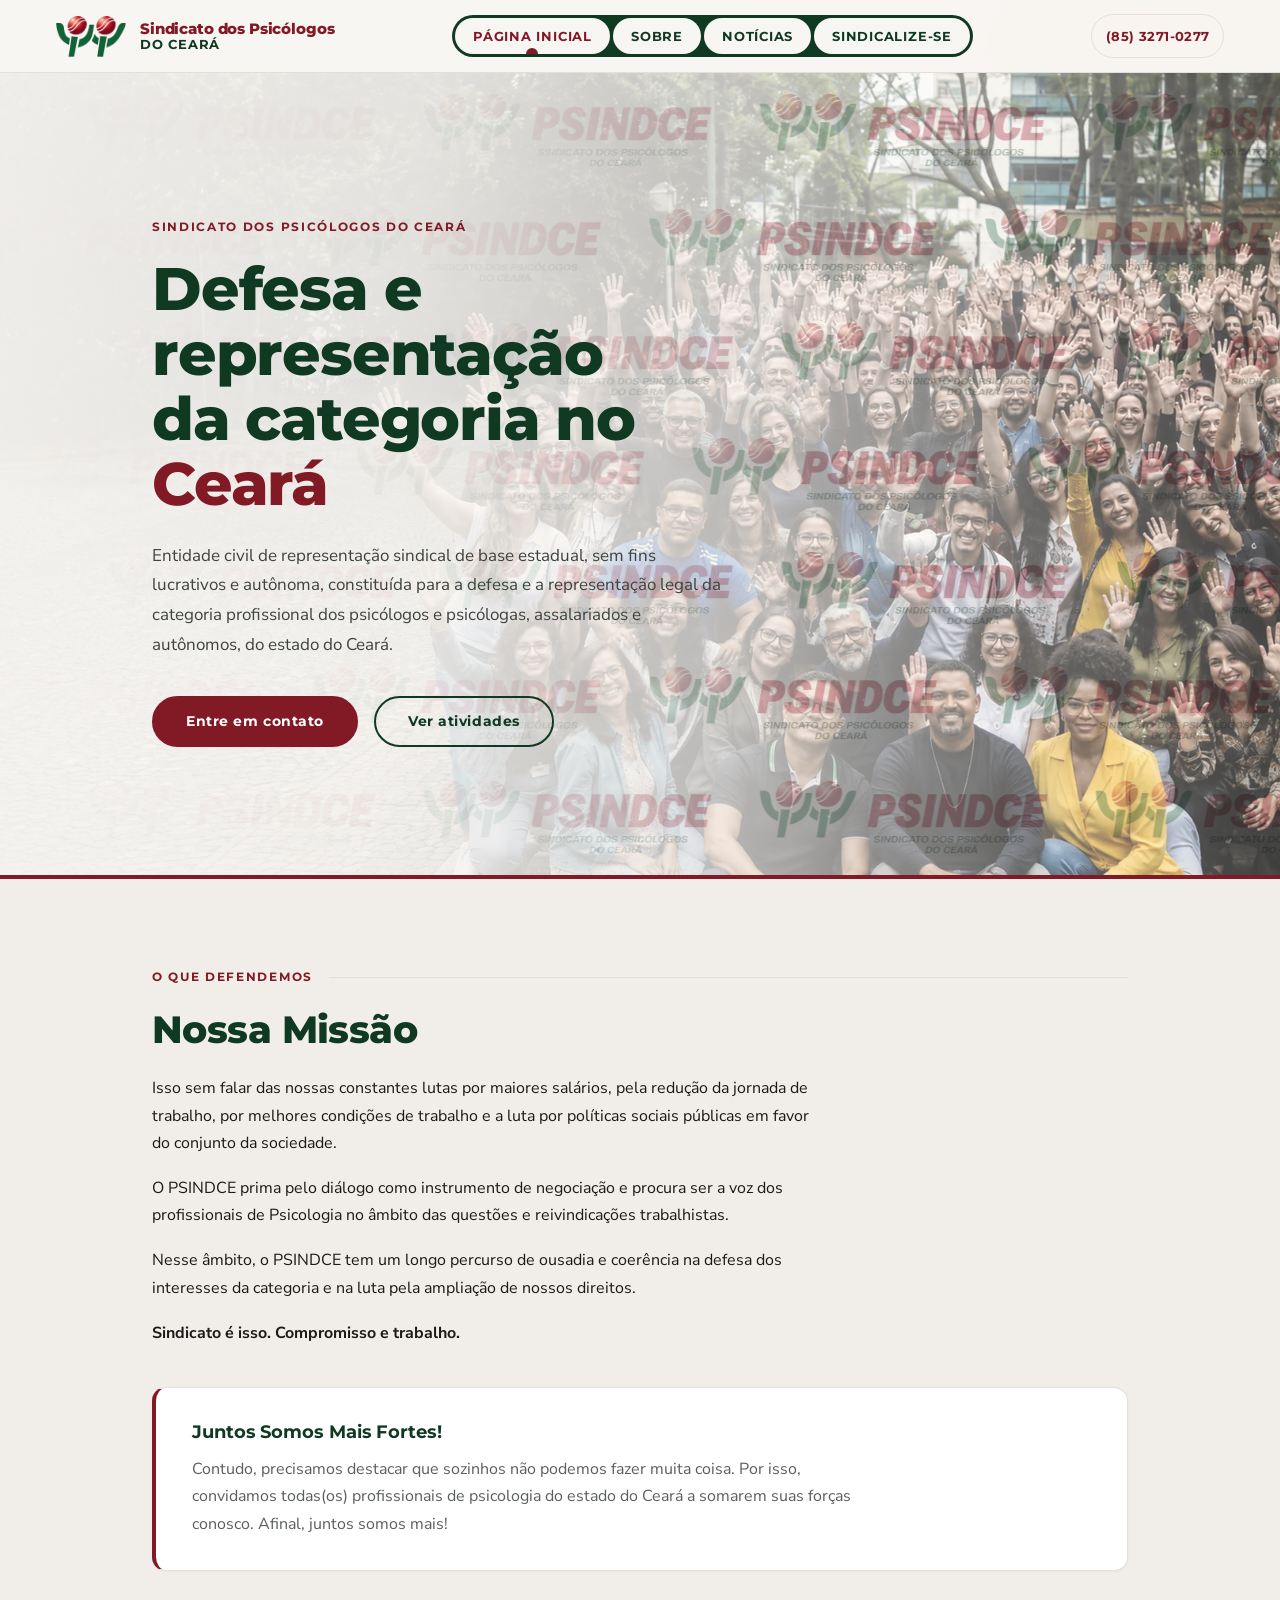
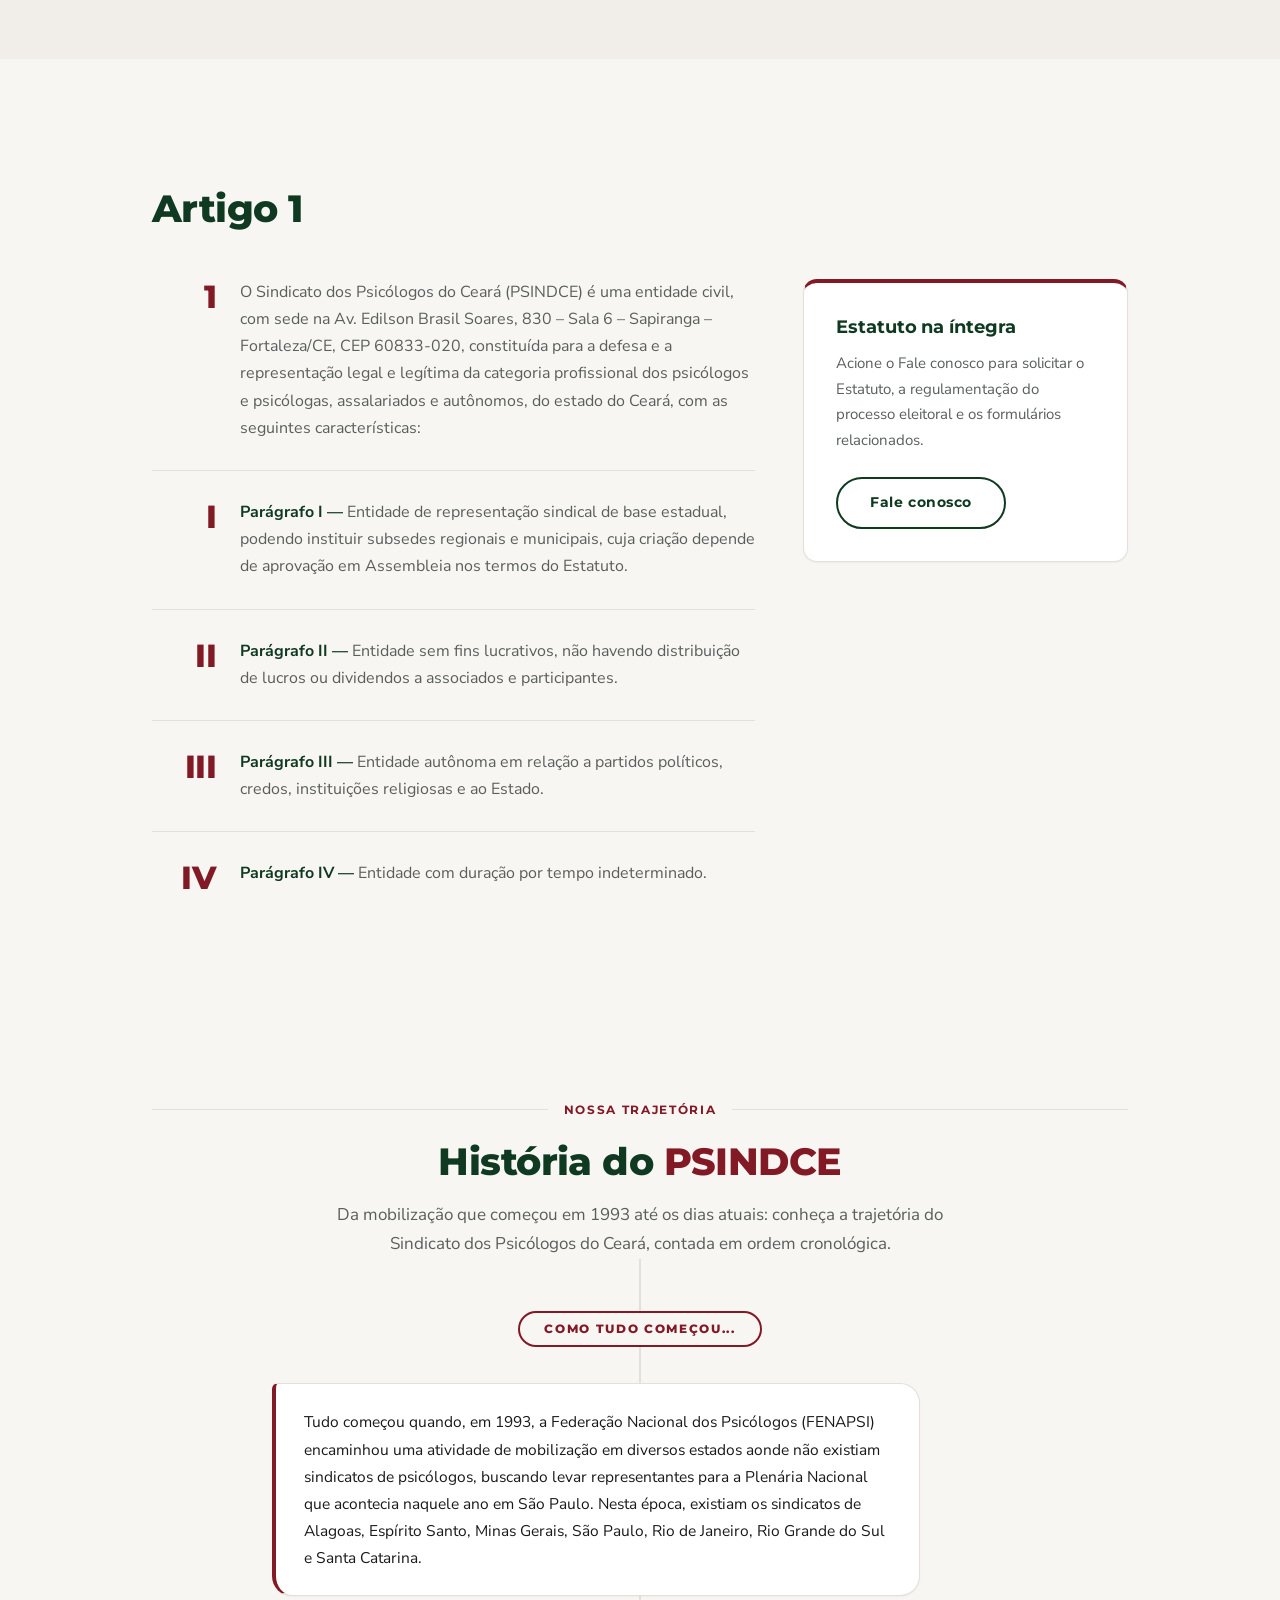
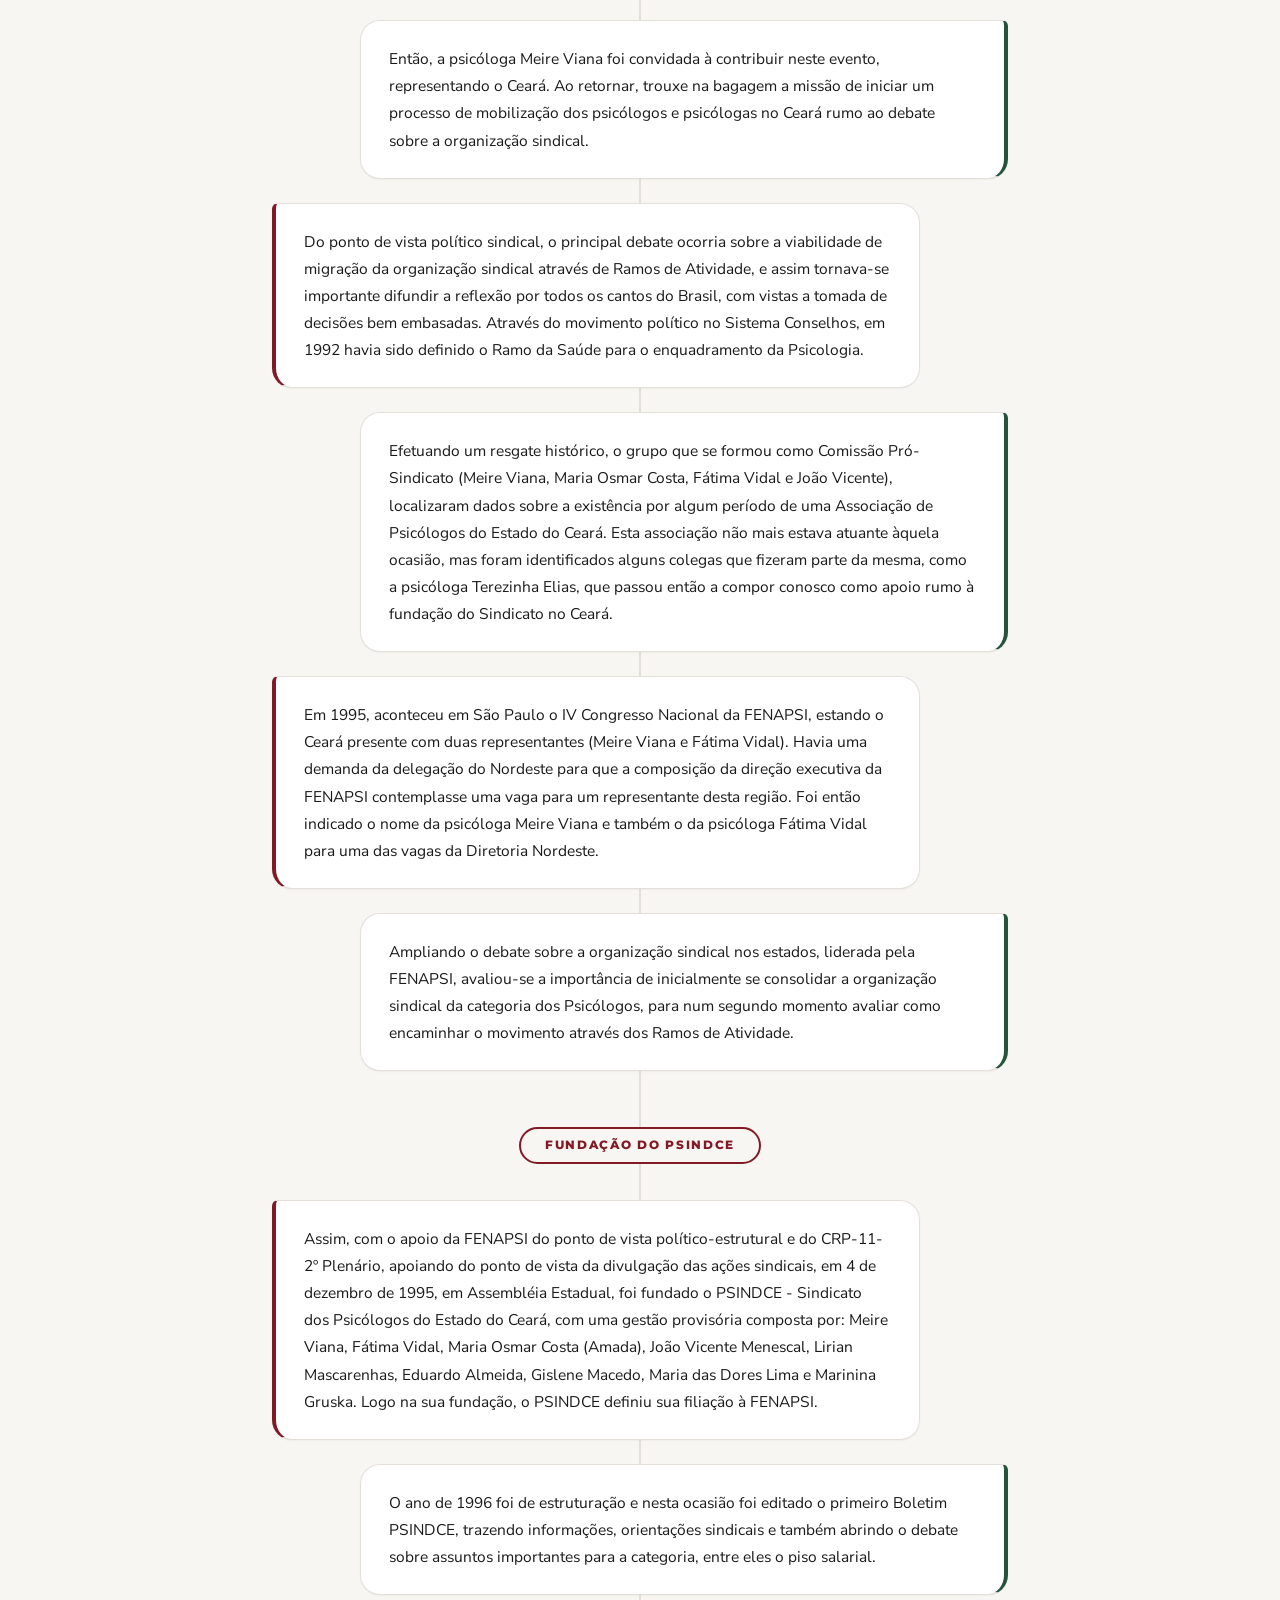
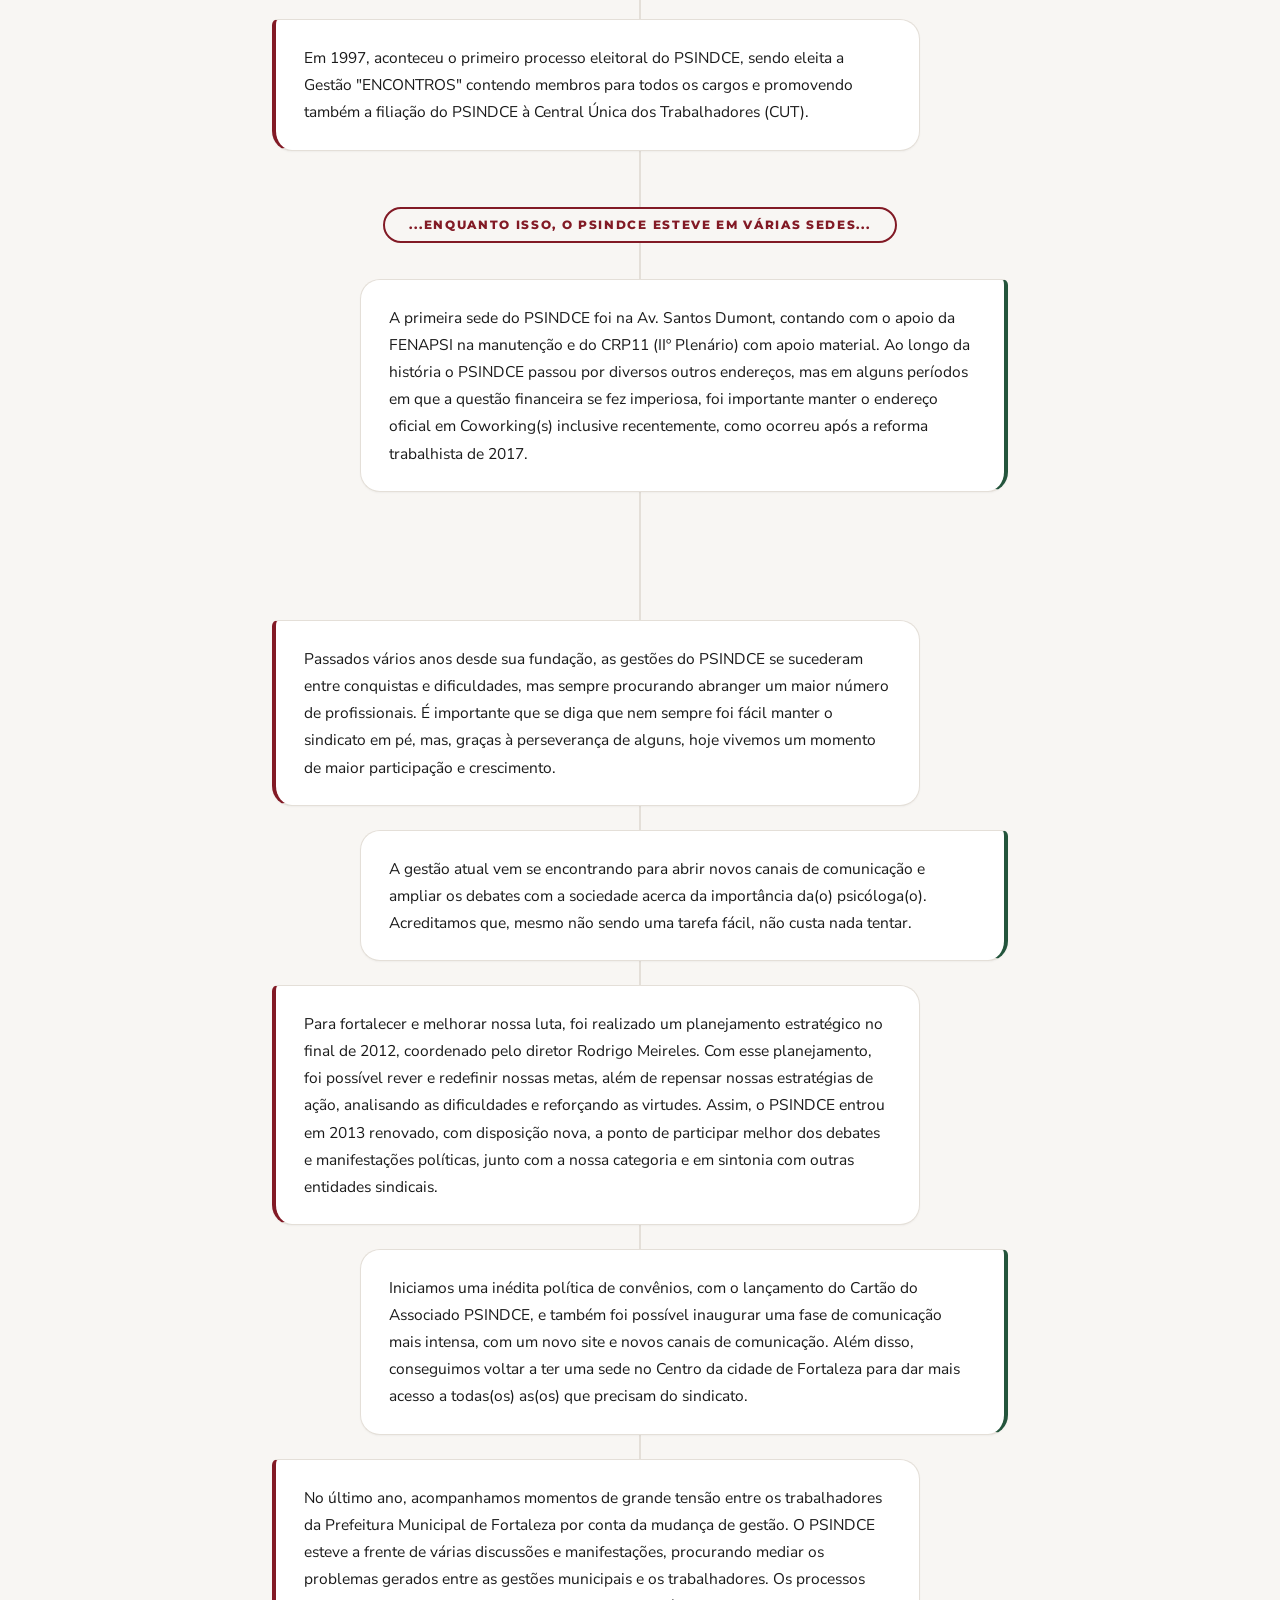
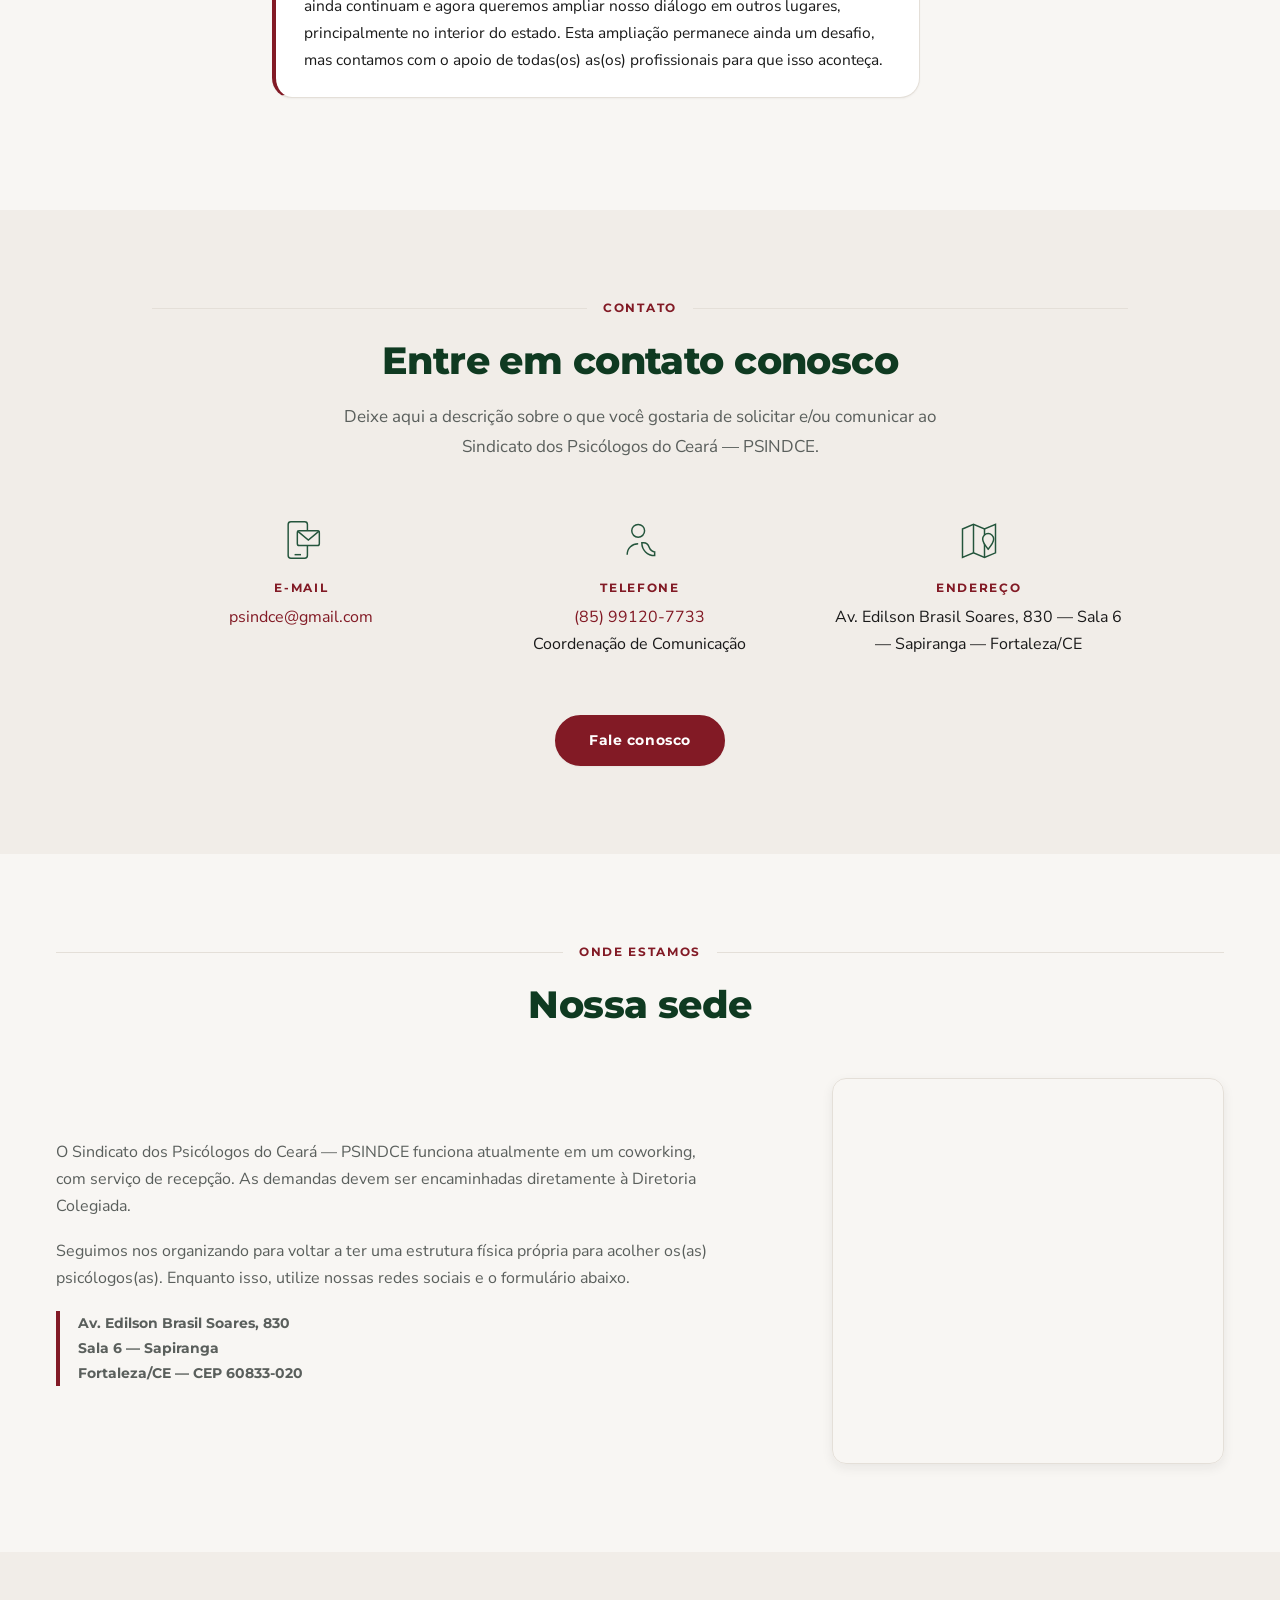
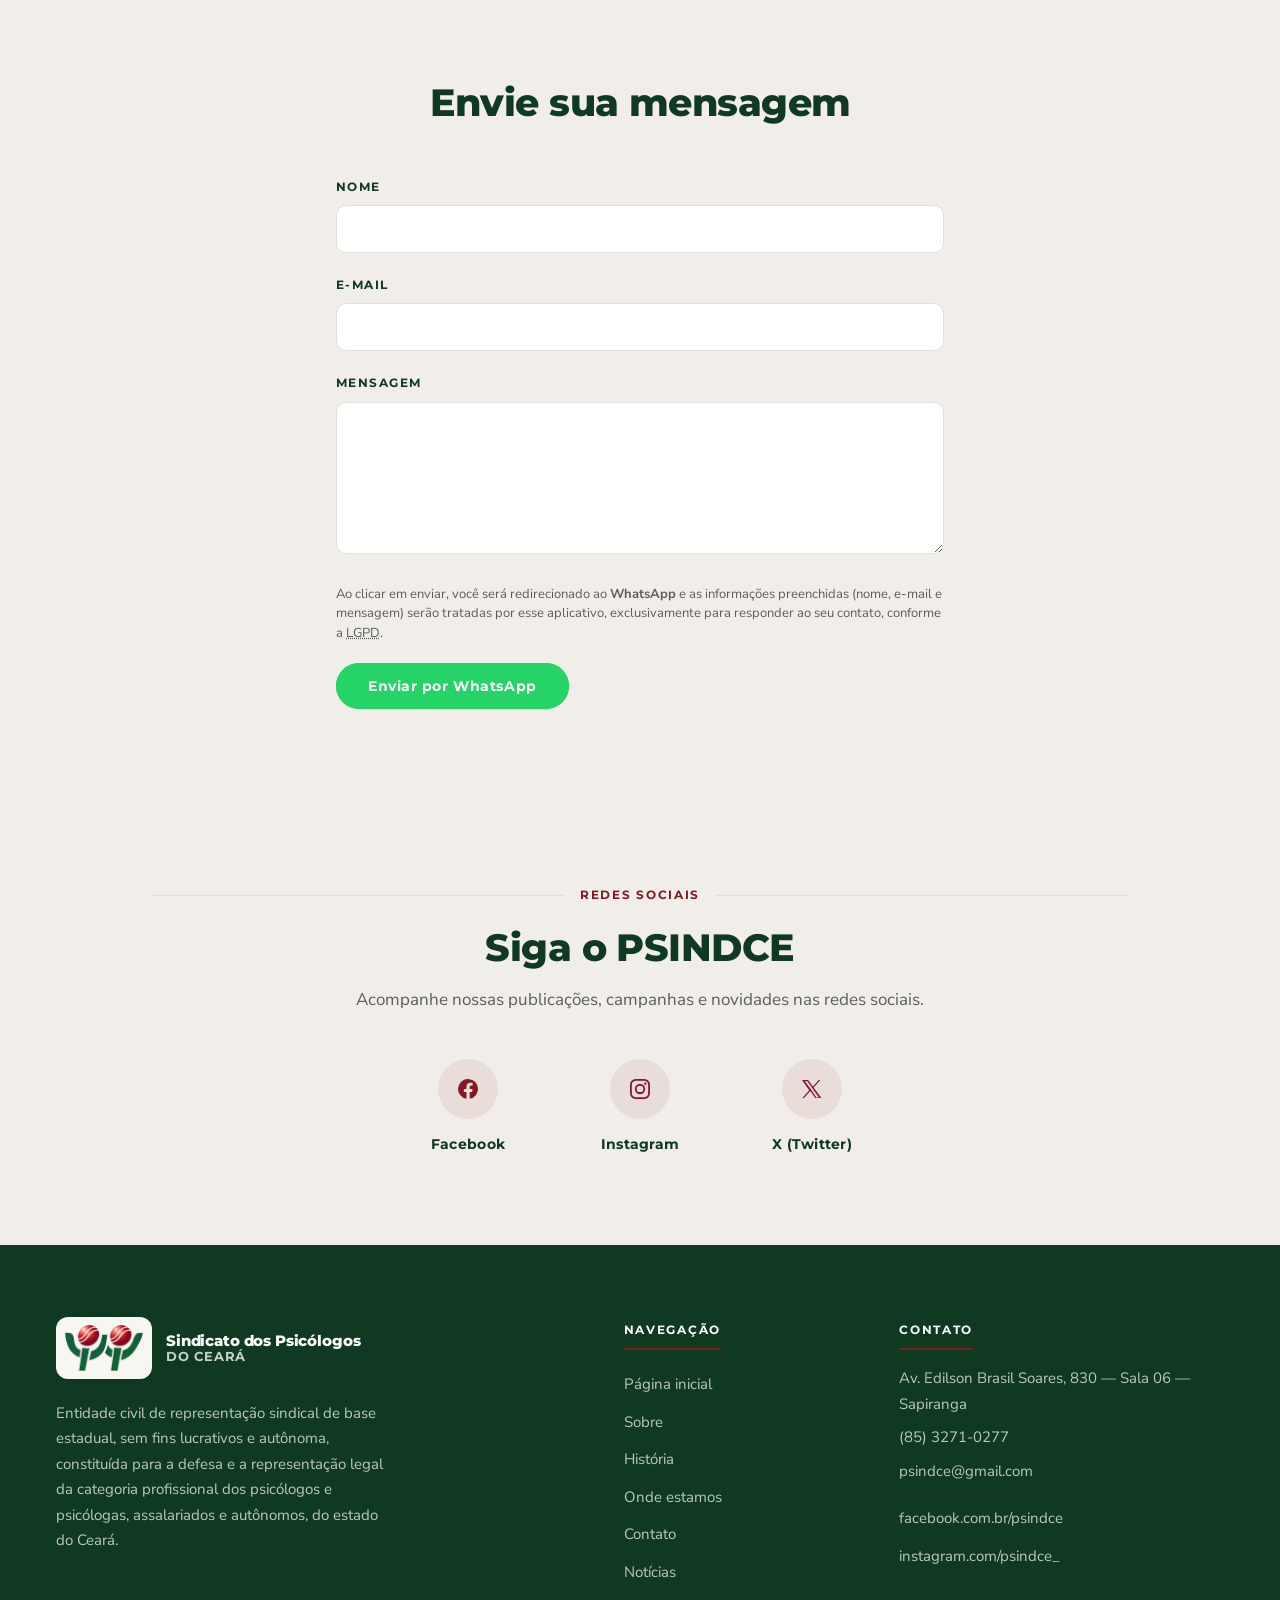
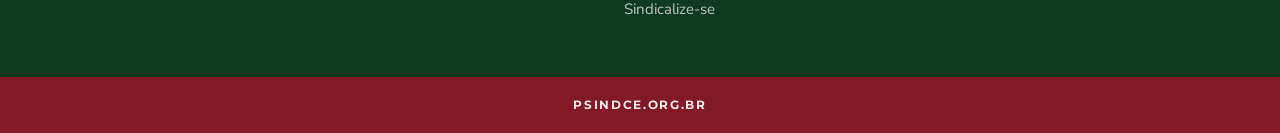
==== index.html @ ec0f123e "Add files via upload" ====
<!DOCTYPE html>
<html lang="pt-BR">
<head>
<meta charset="utf-8">
<meta name="viewport" content="width=device-width, initial-scale=1">
<meta name="format-detection" content="telephone=no">
<meta name="theme-color" content="#821A25">
<title>Página inicial — Sindicato dos Psicólogos do Ceará</title>
<meta name="description" content="Sindicato dos Psicólogos do Ceará — PSINDCE. Defesa e representação legal da categoria profissional dos psicólogos e psicólogas do estado do Ceará.">
<link rel="icon" href="img/favicon/favicon.ico" sizes="32x32">
<link rel="icon" type="image/png" sizes="16x16" href="img/favicon/favicon-16x16.png">
<link rel="icon" type="image/png" sizes="32x32" href="img/favicon/favicon-32x32.png">
<link rel="apple-touch-icon" sizes="180x180" href="img/favicon/apple-touch-icon.png">
<link rel="manifest" href="img/favicon/site.webmanifest">
<meta property="og:type" content="website">
<meta property="og:site_name" content="Sindicato dos Psicólogos do Ceará — PSINDCE">
<meta property="og:locale" content="pt_BR">
<meta property="og:title" content="Página inicial — Sindicato dos Psicólogos do Ceará">
<meta property="og:description" content="Sindicato dos Psicólogos do Ceará — PSINDCE. Defesa e representação legal e legítima da categoria profissional dos psicólogos e psicólogas do estado do Ceará.">
<meta property="og:url" content="https://sitemoderno.pages.dev/">
<meta property="og:image" content="https://sitemoderno.pages.dev/img/og/og-image.png">
<meta property="og:image:width" content="1200">
<meta property="og:image:height" content="630">
<meta property="og:image:alt" content="PSINDCE — Sindicato dos Psicólogos do Ceará">
<meta name="twitter:card" content="summary_large_image">
<meta name="twitter:title" content="Página inicial — Sindicato dos Psicólogos do Ceará">
<meta name="twitter:description" content="Sindicato dos Psicólogos do Ceará — PSINDCE. Defesa e representação legal e legítima da categoria profissional dos psicólogos e psicólogas do estado do Ceará.">
<meta name="twitter:image" content="https://sitemoderno.pages.dev/img/og/og-image.png">
<script type="application/ld+json">
{
  "@context": "https://schema.org",
  "@type": "Organization",
  "name": "Sindicato dos Psicólogos do Ceará",
  "alternateName": "PSINDCE",
  "url": "https://sitemoderno.pages.dev/",
  "logo": "https://sitemoderno.pages.dev/img/og/og-image.png",
  "image": "https://sitemoderno.pages.dev/img/og/og-image.png",
  "description": "O Sindicato dos Psicólogos do Ceará (PSINDCE) é uma entidade civil constituída para a defesa e a representação legal e legítima da categoria profissional dos psicólogos e psicólogas, assalariados e autônomos, do estado do Ceará.",
  "telephone": "+55-85-3271-0277",
  "address": {
    "@type": "PostalAddress",
    "streetAddress": "Av. Edilson Brasil Soares, 830 — Sala 6 — Sapiranga",
    "addressLocality": "Fortaleza",
    "addressRegion": "CE",
    "postalCode": "60833-020",
    "addressCountry": "BR"
  },
  "sameAs": [
    "https://www.facebook.com/psindce",
    "https://www.instagram.com/psindce_/",
    "https://x.com/psindce"
  ]
}
</script>
<link rel="preload" as="image" href="img/capa/capa.webp" fetchpriority="high">
<link rel="preconnect" href="https://fonts.googleapis.com">
<link rel="preconnect" href="https://fonts.gstatic.com" crossorigin>
<link href="https://fonts.googleapis.com/css2?family=Montserrat:wght@600;700;800&family=Nunito+Sans:wght@400;600;700&display=swap" rel="stylesheet">
<link rel="stylesheet" href="css/site.css">
<style>

  .js-reveal.reveal-esq.in-view{
    animation-name:revelar-esq;
  }

  .js-reveal.reveal-dir{transform:translateX(28px)}

  .js-reveal.reveal-dir.in-view{animation-name:revelar-dir}

  @keyframes revelar-dir{
    from{opacity:0;transform:translateX(28px)}
    to{opacity:1;transform:none}
  }

  header{
    position:sticky;top:0;z-index:60;
    background:rgba(248,246,243,.93);backdrop-filter:saturate(180%) blur(10px);
    border-bottom:1px solid var(--border);
    transition:box-shadow .3s ease-out,background-color .3s ease-out;
  }

  .logo-mark{
    flex:none;display:block;width:70px;height:44px;
    transition:width .3s ease-out,height .3s ease-out;
    background:url("img/logo.webp") center/contain no-repeat;
  }

  .hero-foto{
    position:absolute;inset:0;z-index:-3;
    width:100%;height:100%;object-fit:cover;object-position:86% center;
    filter:grayscale(.22) sepia(.10) contrast(.97) brightness(1.03);
    /* "respiração" contínua da fotografia — zoom + deslocamento sutis */
    animation:hero-respira 28s ease-in-out infinite;
  }

  .hero::before{
    content:"";position:absolute;inset:0;z-index:-2;
    background:linear-gradient(95deg,
      rgba(248,246,243,.96) 0%,
      rgba(248,246,243,.91) 32%,
      rgba(248,246,243,.74) 58%,
      rgba(248,246,243,.40) 80%,
      rgba(248,246,243,.24) 100%);
  }

  .hero .rotulo::after{display:none}

  .hero .wrap{position:relative;z-index:1}

  .hero-marca{
    --marca:url("img/logo-lockup.webp");
    position:absolute;inset:0;z-index:-1;
    display:flex;align-items:center;justify-content:center;
    padding-left:36%;
    overflow:hidden;pointer-events:none;
    opacity:.30;
    mix-blend-mode:multiply;
    -webkit-mask-image:linear-gradient(95deg,
      rgba(0,0,0,0) 0%,rgba(0,0,0,.06) 26%,rgba(0,0,0,.22) 40%,
      rgba(0,0,0,.62) 52%,#000 62%,#000 100%);
    mask-image:linear-gradient(95deg,
      rgba(0,0,0,0) 0%,rgba(0,0,0,.06) 26%,rgba(0,0,0,.22) 40%,
      rgba(0,0,0,.62) 52%,#000 62%,#000 100%);
  }

  .marca-grade{
    display:flex;flex-direction:column;align-items:center;justify-content:center;
    gap:2.6rem;will-change:transform;
  }

  .marca-linha{
    display:flex;align-items:center;gap:3rem;
    white-space:nowrap;will-change:transform;
  }

  .marca-linha:nth-child(1){transform:translateX(33.6px)}

  .marca-linha:nth-child(2){transform:translateX(-76.8px)}

  .marca-linha:nth-child(3){transform:translateX(55.2px)}

  .marca-linha:nth-child(4){transform:translateX(-33.6px)}

  .marca-linha:nth-child(5){transform:translateX(55.2px)}

  .marca-linha:nth-child(6){transform:translateX(-76.8px)}

  .marca-linha:nth-child(7){transform:translateX(33.6px)}

  .marca-item{
    flex:none;width:18rem;height:4.56rem;
    background-image:var(--marca);
    background-position:center;
    background-size:contain;
    background-repeat:no-repeat;
  }

  .social-grid{display:flex;flex-wrap:wrap;justify-content:center;gap:1.75rem;margin-top:2.75rem}

  .social-link{
    display:flex;flex-direction:column;align-items:center;gap:.875rem;width:9rem;
    color:var(--verde);transition:translate .2s ease-out,color .2s ease-out;
  }

  .social-link:hover{color:var(--accent);translate:0 -3px}

  .social-icone{
    width:3.75rem;height:3.75rem;border-radius:50%;
    background:var(--accent-soft);display:flex;align-items:center;justify-content:center;
    transition:background .2s ease-out;
  }

  .social-link:hover .social-icone{background:var(--accent);}

  .social-link:hover .social-icone svg{fill:var(--accent-foreground)}

  .social-icone svg{width:1.5rem;height:1.5rem;fill:var(--accent)}

  .social-link span:last-child{
    font-family:var(--font-display);font-size:.875rem;font-weight:700;letter-spacing:.02em;
  }

  #historia h2 em{font-style:normal;color:var(--accent)}

  .linha-tempo{
    position:relative;padding:3.25rem 0 0;max-width:46rem;margin:0 auto;
  }

  .linha-tempo::before{
    content:"";position:absolute;left:50%;top:0;bottom:0;width:2px;
    background:linear-gradient(var(--border),var(--border) 96%,transparent);
    transform:translateX(-50%);z-index:0;
    transform-origin:top center;transition:scale 1.6s ease-out;
  }

  .linha-tempo.js-linha::before{scale:1 0}

  .linha-tempo.js-linha.in-view::before{scale:1 1}

  .linha-tempo.js-reveal{opacity:1;transform:none}

  .linha-tempo.js-reveal.in-view{animation:none}

  .marco{
    position:relative;z-index:1;text-align:center;margin:3.5rem 0 2.25rem;
  }

  .marco span{
    display:inline-block;background:var(--background);padding:.375rem 1.5rem;
    font-family:var(--font-display);font-size:.75rem;font-weight:800;
    letter-spacing:.14em;text-transform:uppercase;color:var(--accent);
    border:2px solid var(--accent);border-radius:999px;
  }

  .marco:first-child{margin-top:0}

  .balao{
    position:relative;z-index:1;max-width:88%;width:fit-content;
    background:var(--card);border:1px solid var(--border);
    border-radius:20px;padding:1.5rem 1.75rem;margin:1.5rem 0;
    box-shadow:var(--shadow-sm);
    transition:translate .28s cubic-bezier(.22,.61,.36,1),box-shadow .28s ease-out,border-color .28s ease-out;
  }

  .balao:hover{box-shadow:var(--shadow-lg);border-color:var(--border-hover);translate:0 -4px}

  .balao p{color:var(--foreground);font-size:.9688rem;line-height:1.75}

  .balao--esq{
    margin-right:auto;border-left:4px solid var(--accent);
    border-top-left-radius:6px;
  }

  .balao--dir{
    margin-left:auto;border-right:4px solid var(--verde-medio);
    border-top-right-radius:6px;text-align:right;
  }

  .balao--dir p{text-align:left}

  @media(max-width:720px){
    .linha-tempo::before{left:1.25rem}
    .balao,.balao--esq,.balao--dir{
      max-width:calc(100% - 2.75rem);margin-left:2.75rem!important;margin-right:0!important;
      text-align:left;
    }
    .balao--dir p{text-align:left}
    .marco{text-align:left;padding-left:2.75rem}
  }

  @media(max-width:900px){
    nav{
      display:none;position:absolute;top:100%;left:0;right:0;
      background:var(--background);border-bottom:1px solid var(--border);padding:1rem 1.5rem;
    }
    nav.open{display:block}
    /* itens do menu entram em cascata ao abrir */
    nav.open li{animation:menu-cascata .34s cubic-bezier(.22,.61,.36,1) both}
    nav.open li:nth-child(1){animation-delay:.03s}
    nav.open li:nth-child(2){animation-delay:.09s}
    nav.open li:nth-child(3){animation-delay:.15s}
    nav.open li:nth-child(4){animation-delay:.21s}
    nav.open li:nth-child(5){animation-delay:.27s}
    nav.open li:nth-child(6){animation-delay:.33s}
    @keyframes menu-cascata{
      from{opacity:0;transform:translateY(-8px)}
      to{opacity:1;transform:none}
    }
    .pill-list{flex-direction:column;align-items:flex-start;gap:.25rem}
    .pill{padding:.75rem 0;min-height:44px}
    .menu-btn{display:block}
    .estatuto-grid,.sede-grid,.contato-grid,.cards,.footer-grid{grid-template-columns:1fr}
    .estatuto-nota{position:static}
    section{padding:4rem 0}
    .hero{padding:5.5rem 0 4rem}
    .hero-marca{display:none}
    .hero-foto{object-position:72% center}
    .mapa iframe{height:20rem}
  }

  @media(max-width:640px){
    .tel-topo{display:none}
    .logo-mark{width:58px;height:36px}
    .marca-txt b{font-size:.8125rem}
    .marca-txt i{font-size:.6875rem}

    .wrap,.wrap-wide{padding:0 1.25rem}
    .hero-conteudo{max-width:none}
    .hero::before{background:linear-gradient(178deg,rgba(248,246,243,.95) 0%,rgba(248,246,243,.87) 55%,rgba(248,246,243,.94) 100%)}
    .artigo{grid-template-columns:1fr;gap:.375rem}
    .artigo-num{text-align:left;font-size:1.5rem}
    .btn{width:100%}
    .card-body{padding:1.5rem}
    .caixa{padding:1.75rem}
  }

  @media(prefers-reduced-motion:reduce){
    html{scroll-behavior:auto}
    *,*::before,*::after{
      transition-duration:.01ms!important;
      animation-duration:.01ms!important;
      animation-iteration-count:1!important;
    }
    /* nada de movimento: tudo já visível, sem deslocamento */
    .js-reveal,.hero-conteudo>*{opacity:1!important;transform:none!important;animation:none!important}
    .rotulo.js-reveal::before,.rotulo.js-reveal::after{transform:none!important}
    .hero-foto{animation:none!important;transform:scale(1.04)}
    body::after{animation:none!important;opacity:.64}
    .btn-whatsapp::after{display:none}
  }

  .caixa{
    background:var(--card);border:1px solid var(--border);border-left:4px solid var(--accent);
    border-radius:14px;padding:2rem 2.25rem;box-shadow:var(--shadow-sm);margin-top:2.5rem;
  }

  .caixa p{color:var(--muted-foreground)}

  .caixa p+p{margin-top:.875rem}

  .form-aviso{
    font-size:.8125rem;line-height:1.5;color:var(--muted-foreground);
    max-width:100%;margin:0 0 1.25rem;text-align:left;
  }

  .form-aviso a{font-weight:700;text-decoration:underline}
</style>
<noscript>
  <style>
    /* sem JS não há observador de rolagem: tudo permanece visível */
    .js-reveal{opacity:1;transform:none}
    .rotulo.js-reveal::before,.rotulo.js-reveal::after{transform:none}
    .form-status{opacity:1;transform:none}
  </style>
</noscript>
</head>
<body>

<header>
  <div class="header-inner">
    <a class="marca" href="#topo">
      <span class="logo-mark" aria-hidden="true"></span>
      <span class="marca-txt"><b>Sindicato dos Psicólogos</b><i>do Ceará</i></span>
    </a>
    <button class="menu-btn" id="menuBtn" aria-label="Abrir menu" aria-expanded="false" aria-controls="nav">☰</button>
    <nav id="nav">
      <ul class="pill-list">
        <li><a class="pill is-active" href="#topo" aria-current="page">
          <span class="hover-circle" aria-hidden="true"></span>
          <span class="label-stack">
            <span class="pill-label">Página inicial</span>
            <span class="pill-label-hover" aria-hidden="true">Página inicial</span>
          </span>
        </a></li>
        <li><a class="pill" href="sobre.html">
          <span class="hover-circle" aria-hidden="true"></span>
          <span class="label-stack">
            <span class="pill-label">Sobre</span>
            <span class="pill-label-hover" aria-hidden="true">Sobre</span>
          </span>
        </a></li>
        <li><a class="pill" href="noticias.html">
          <span class="hover-circle" aria-hidden="true"></span>
          <span class="label-stack">
            <span class="pill-label">Notícias</span>
            <span class="pill-label-hover" aria-hidden="true">Notícias</span>
          </span>
        </a></li>
        <li><a class="pill" href="sindicalize-se.html">
          <span class="hover-circle" aria-hidden="true"></span>
          <span class="label-stack">
            <span class="pill-label">Sindicalize-se</span>
            <span class="pill-label-hover" aria-hidden="true">Sindicalize-se</span>
          </span>
        </a></li>
      </ul>
    </nav>
    <a class="tel-topo" href="tel:+558532710277">
      <span class="hover-circle" aria-hidden="true"></span>
      <span class="label-stack">
        <span class="pill-label">(85) 3271-0277</span>
        <span class="pill-label-hover" aria-hidden="true">(85) 3271-0277</span>
      </span>
    </a>
  </div>
</header>

<main>

<!-- HERO -->
<section class="hero" id="topo">
  <img class="hero-foto" src="img/capa/capa.webp" alt="" aria-hidden="true"
       width="1800" height="1013" fetchpriority="high" decoding="async">
  <div class="hero-marca" aria-hidden="true">
   <div class="marca-grade">
    <div class="marca-linha"><span class="marca-item"></span><span class="marca-item"></span><span class="marca-item"></span><span class="marca-item"></span><span class="marca-item"></span></div>
    <div class="marca-linha"><span class="marca-item"></span><span class="marca-item"></span><span class="marca-item"></span><span class="marca-item"></span><span class="marca-item"></span></div>
    <div class="marca-linha"><span class="marca-item"></span><span class="marca-item"></span><span class="marca-item"></span><span class="marca-item"></span><span class="marca-item"></span></div>
    <div class="marca-linha"><span class="marca-item"></span><span class="marca-item"></span><span class="marca-item"></span><span class="marca-item"></span><span class="marca-item"></span></div>
    <div class="marca-linha"><span class="marca-item"></span><span class="marca-item"></span><span class="marca-item"></span><span class="marca-item"></span><span class="marca-item"></span></div>
    <div class="marca-linha"><span class="marca-item"></span><span class="marca-item"></span><span class="marca-item"></span><span class="marca-item"></span><span class="marca-item"></span></div>
    <div class="marca-linha"><span class="marca-item"></span><span class="marca-item"></span><span class="marca-item"></span><span class="marca-item"></span><span class="marca-item"></span></div>
   </div>
  </div>
  <div class="wrap">
   <div class="hero-conteudo">
    <div class="rotulo esq"><span>Sindicato dos Psicólogos do Ceará</span></div>
    <h1>Defesa e representação<br>da categoria no <em>Ceará</em></h1>
    <p class="lead">Entidade civil de representação sindical de base estadual, sem fins lucrativos e autônoma, constituída para a defesa e a representação legal da categoria profissional dos psicólogos e psicólogas, assalariados e autônomos, do estado do Ceará.</p>
    <div class="btns">
      <a class="btn btn-primary" href="#contato">Entre em contato</a>
      <a class="btn btn-outline" href="noticias.html">Ver atividades</a>
    </div>
   </div>
  </div>
</section>


<!-- MISSÃO -->
<section class="muted">
  <div class="wrap">
    <div class="rotulo esq js-reveal"><span>O que defendemos</span></div>
    <h2 class="js-reveal" style="margin-bottom:1.5rem">Nossa Missão</h2>
    <p class="js-reveal">Isso sem falar das nossas constantes lutas por maiores salários, pela redução da jornada de trabalho, por melhores condições de trabalho e a luta por políticas sociais públicas em favor do conjunto da sociedade.</p>
    <p class="js-reveal" style="margin-top:1.125rem">O PSINDCE prima pelo diálogo como instrumento de negociação e procura ser a voz dos profissionais de Psicologia no âmbito das questões e reivindicações trabalhistas.</p>
    <p class="js-reveal" style="margin-top:1.125rem">Nesse âmbito, o PSINDCE tem um longo percurso de ousadia e coerência na defesa dos interesses da categoria e na luta pela ampliação de nossos direitos.</p>
    <p class="js-reveal" style="margin-top:1.125rem"><strong>Sindicato é isso. Compromisso e trabalho.</strong></p>

    <div class="caixa js-reveal">
      <h3>Juntos Somos Mais Fortes!</h3>
      <p style="margin-top:.75rem">Contudo, precisamos destacar que sozinhos não podemos fazer muita coisa. Por isso, convidamos todas(os) profissionais de psicologia do estado do Ceará a somarem suas forças conosco. Afinal, juntos somos mais!</p>
    </div>
  </div>
</section>

<!-- ESTATUTO -->
<section id="estatuto">
  <div class="wrap">
    <div class="rotulo js-reveal"><span>Estatuto</span></div>
    <h2 style="margin-bottom:3rem">Artigo 1</h2>

    <div class="estatuto-grid">
      <div>
        <div class="artigo js-reveal">
          <span class="artigo-num" aria-hidden="true">1</span>
          <p>O Sindicato dos Psicólogos do Ceará (PSINDCE) é uma entidade civil, com sede na Av. Edilson Brasil Soares, 830 – Sala 6 – Sapiranga – Fortaleza/CE, CEP 60833-020, constituída para a defesa e a representação legal e legítima da categoria profissional dos psicólogos e psicólogas, assalariados e autônomos, do estado do Ceará, com as seguintes características:</p>
        </div>
        <div class="artigo js-reveal">
          <span class="artigo-num" aria-hidden="true">I</span>
          <p><strong>Parágrafo I —</strong> Entidade de representação sindical de base estadual, podendo instituir subsedes regionais e municipais, cuja criação depende de aprovação em Assembleia nos termos do Estatuto.</p>
        </div>
        <div class="artigo js-reveal">
          <span class="artigo-num" aria-hidden="true">II</span>
          <p><strong>Parágrafo II —</strong> Entidade sem fins lucrativos, não havendo distribuição de lucros ou dividendos a associados e participantes.</p>
        </div>
        <div class="artigo js-reveal">
          <span class="artigo-num" aria-hidden="true">III</span>
          <p><strong>Parágrafo III —</strong> Entidade autônoma em relação a partidos políticos, credos, instituições religiosas e ao Estado.</p>
        </div>
        <div class="artigo js-reveal">
          <span class="artigo-num" aria-hidden="true">IV</span>
          <p><strong>Parágrafo IV —</strong> Entidade com duração por tempo indeterminado.</p>
        </div>
      </div>

      <aside class="estatuto-nota">
        <h3>Estatuto na íntegra</h3>
        <p>Acione o Fale conosco para solicitar o Estatuto, a regulamentação do processo eleitoral e os formulários relacionados.</p>
        <div class="btns" style="margin-top:1.5rem">
          <a class="btn btn-outline" href="https://wa.me/5585991207733?text=Ol%C3%A1%2C%20gostaria%20de%20solicitar%20o%20Estatuto%20e%20os%20formul%C3%A1rios%20do%20PSINDCE." target="_blank" rel="noopener">Fale conosco</a>
        </div>
      </aside>
    </div>
  </div>
</section>

<!-- HISTÓRIA -->
<section id="historia">
  <div class="wrap">
    <div class="rotulo js-reveal"><span>Nossa trajetória</span></div>
    <h2 class="center">História do <em>PSINDCE</em></h2>
    <p class="lead center" style="margin:1rem auto 0">Da mobilização que começou em 1993 até os dias atuais: conheça a trajetória do Sindicato dos Psicólogos do Ceará, contada em ordem cronológica.</p>

    <div class="linha-tempo js-linha js-reveal">

      <div class="marco js-reveal"><span>Como tudo começou...</span></div>

      <div class="balao balao--esq js-reveal reveal-esq">
        <p>Tudo começou quando, em 1993, a Federação Nacional dos Psicólogos (FENAPSI) encaminhou uma atividade de mobilização em diversos estados aonde não existiam sindicatos de psicólogos, buscando levar representantes para a Plenária Nacional que acontecia naquele ano em São Paulo. Nesta época, existiam os sindicatos de Alagoas, Espírito Santo, Minas Gerais, São Paulo, Rio de Janeiro, Rio Grande do Sul e Santa Catarina.</p>
      </div>

      <div class="balao balao--dir js-reveal reveal-dir">
        <p>Então, a psicóloga Meire Viana foi convidada à contribuir neste evento, representando o Ceará. Ao retornar, trouxe na bagagem a missão de iniciar um processo de mobilização dos psicólogos e psicólogas no Ceará rumo ao debate sobre a organização sindical.</p>
      </div>

      <div class="balao balao--esq js-reveal reveal-esq">
        <p>Do ponto de vista político sindical, o principal debate ocorria sobre a viabilidade de migração da organização sindical através de Ramos de Atividade, e assim tornava-se importante difundir a reflexão por todos os cantos do Brasil, com vistas a tomada de decisões bem embasadas. Através do movimento político no Sistema Conselhos, em 1992 havia sido definido o Ramo da Saúde para o enquadramento da Psicologia.</p>
      </div>

      <div class="balao balao--dir js-reveal reveal-dir">
        <p>Efetuando um resgate histórico, o grupo que se formou como Comissão Pró-Sindicato (Meire Viana, Maria Osmar Costa, Fátima Vidal e João Vicente), localizaram dados sobre a existência por algum período de uma Associação de Psicólogos do Estado do Ceará. Esta associação não mais estava atuante àquela ocasião, mas foram identificados alguns colegas que fizeram parte da mesma, como a psicóloga Terezinha Elias, que passou então a compor conosco como apoio rumo à fundação do Sindicato no Ceará.</p>
      </div>

      <div class="balao balao--esq js-reveal reveal-esq">
        <p>Em 1995, aconteceu em São Paulo o IV Congresso Nacional da FENAPSI, estando o Ceará presente com duas representantes (Meire Viana e Fátima Vidal). Havia uma demanda da delegação do Nordeste para que a composição da direção executiva da FENAPSI contemplasse uma vaga para um representante desta região. Foi então indicado o nome da psicóloga Meire Viana e também o da psicóloga Fátima Vidal para uma das vagas da Diretoria Nordeste.</p>
      </div>

      <div class="balao balao--dir js-reveal reveal-dir">
        <p>Ampliando o debate sobre a organização sindical nos estados, liderada pela FENAPSI, avaliou-se a importância de inicialmente se consolidar a organização sindical da categoria dos Psicólogos, para num segundo momento avaliar como encaminhar o movimento através dos Ramos de Atividade.</p>
      </div>

      <div class="marco js-reveal"><span>Fundação do PSINDCE</span></div>

      <div class="balao balao--esq js-reveal reveal-esq">
        <p>Assim, com o apoio da FENAPSI do ponto de vista político-estrutural e do CRP-11-2º Plenário, apoiando do ponto de vista da divulgação das ações sindicais, em 4 de dezembro de 1995, em Assembléia Estadual, foi fundado o PSINDCE - Sindicato dos Psicólogos do Estado do Ceará, com uma gestão provisória composta por: Meire Viana, Fátima Vidal, Maria Osmar Costa (Amada), João Vicente Menescal, Lirian Mascarenhas, Eduardo Almeida, Gislene Macedo, Maria das Dores Lima e Marinina Gruska. Logo na sua fundação, o PSINDCE definiu sua filiação à FENAPSI.</p>
      </div>

      <div class="balao balao--dir js-reveal reveal-dir">
        <p>O ano de 1996 foi de estruturação e nesta ocasião foi editado o primeiro Boletim PSINDCE, trazendo informações, orientações sindicais e também abrindo o debate sobre assuntos importantes para a categoria, entre eles o piso salarial.</p>
      </div>

      <div class="balao balao--esq js-reveal reveal-esq">
        <p>Em 1997, aconteceu o primeiro processo eleitoral do PSINDCE, sendo eleita a Gestão "ENCONTROS" contendo membros para todos os cargos e promovendo também a filiação do PSINDCE à Central Única dos Trabalhadores (CUT).</p>
      </div>

      <div class="marco js-reveal"><span>...enquanto isso, o PSINDCE esteve em várias sedes...</span></div>

      <div class="balao balao--dir js-reveal reveal-dir">
        <p>A primeira sede do PSINDCE foi na Av. Santos Dumont, contando com o apoio da FENAPSI na manutenção e do CRP11 (IIº Plenário) com apoio material. Ao longo da história o PSINDCE passou por diversos outros endereços, mas em alguns períodos em que a questão financeira se fez imperiosa, foi importante manter o endereço oficial em Coworking(s) inclusive recentemente, como ocorreu após a reforma trabalhista de 2017.</p>
      </div>

      <div class="marco js-reveal"><span>... e a história continua...</span></div>

      <div class="balao balao--esq js-reveal reveal-esq">
        <p>Passados vários anos desde sua fundação, as gestões do PSINDCE se sucederam entre conquistas e dificuldades, mas sempre procurando abranger um maior número de profissionais. É importante que se diga que nem sempre foi fácil manter o sindicato em pé, mas, graças à perseverança de alguns, hoje vivemos um momento de maior participação e crescimento.</p>
      </div>

      <div class="balao balao--dir js-reveal reveal-dir">
        <p>A gestão atual vem se encontrando para abrir novos canais de comunicação e ampliar os debates com a sociedade acerca da importância da(o) psicóloga(o). Acreditamos que, mesmo não sendo uma tarefa fácil, não custa nada tentar.</p>
      </div>

      <div class="balao balao--esq js-reveal reveal-esq">
        <p>Para fortalecer e melhorar nossa luta, foi realizado um planejamento estratégico no final de 2012, coordenado pelo diretor Rodrigo Meireles. Com esse planejamento, foi possível rever e redefinir nossas metas, além de repensar nossas estratégias de ação, analisando as dificuldades e reforçando as virtudes. Assim, o PSINDCE entrou em 2013 renovado, com disposição nova, a ponto de participar melhor dos debates e manifestações políticas, junto com a nossa categoria e em sintonia com outras entidades sindicais.</p>
      </div>

      <div class="balao balao--dir js-reveal reveal-dir">
        <p>Iniciamos uma inédita política de convênios, com o lançamento do Cartão do Associado PSINDCE, e também foi possível inaugurar uma fase de comunicação mais intensa, com um novo site e novos canais de comunicação. Além disso, conseguimos voltar a ter uma sede no Centro da cidade de Fortaleza para dar mais acesso a todas(os) as(os) que precisam do sindicato.</p>
      </div>

      <div class="balao balao--esq js-reveal reveal-esq">
        <p>No último ano, acompanhamos momentos de grande tensão entre os trabalhadores da Prefeitura Municipal de Fortaleza por conta da mudança de gestão. O PSINDCE esteve a frente de várias discussões e manifestações, procurando mediar os problemas gerados entre as gestões municipais e os trabalhadores. Os processos ainda continuam e agora queremos ampliar nosso diálogo em outros lugares, principalmente no interior do estado. Esta ampliação permanece ainda um desafio, mas contamos com o apoio de todas(os) as(os) profissionais para que isso aconteça.</p>
      </div>

    </div>
  </div>
</section>

<!-- CONTATO -->
<section id="contato" class="muted center">
  <div class="wrap">
    <div class="rotulo js-reveal"><span>Contato</span></div>
    <h2>Entre em contato conosco</h2>
    <p class="lead" style="margin-top:1.25rem">Deixe aqui a descrição sobre o que você gostaria de solicitar e/ou comunicar ao Sindicato dos Psicólogos do Ceará — PSINDCE.</p>

    <div class="contato-grid">
      <div class="contato-item js-reveal">
        <svg viewBox="0 0 48 48" aria-hidden="true">
          <rect x="10" y="4" width="21" height="40" rx="3"/>
          <line x1="17" y1="40" x2="24" y2="40"/>
          <rect x="20" y="14" width="24" height="16" rx="2" fill="#F1EDE8"/>
          <polyline points="20,14 32,24 44,14"/>
        </svg>
        <h3>E-mail</h3>
        <p><a href="mailto:psindce@gmail.com">psindce@gmail.com</a></p>
      </div>

      <div class="contato-item js-reveal">
        <svg viewBox="0 0 48 48" aria-hidden="true">
          <circle cx="22" cy="14" r="7"/>
          <path d="M10 40c0-7 5.5-12 12-12"/>
          <path d="M28 27c3 0 5 2 6 5 1 3 4 5 6 5v4c-8 0-14-6-14-14z"/>
        </svg>
        <h3>Telefone</h3>
        <p><a href="tel:+5585991207733">(85) 99120-7733</a><br>Coordenação de Comunicação</p>
      </div>

      <div class="contato-item js-reveal">
        <svg viewBox="0 0 48 48" aria-hidden="true">
          <polygon points="6,12 18,7 30,12 42,7 42,38 30,43 18,38 6,43"/>
          <line x1="18" y1="7" x2="18" y2="38"/>
          <line x1="30" y1="12" x2="30" y2="43"/>
          <circle cx="34" cy="22" r="4" fill="#F1EDE8"/>
          <path d="M34 34c0 0-6-7-6-11a6 6 0 0 1 12 0c0 4-6 11-6 11z" fill="#F1EDE8"/>
        </svg>
        <h3>Endereço</h3>
        <p>Av. Edilson Brasil Soares, 830 — Sala 6 — Sapiranga — Fortaleza/CE</p>
      </div>
    </div>

    <a class="btn btn-primary" href="https://wa.me/5585991207733?text=Ol%C3%A1%2C%20gostaria%20de%20falar%20com%20o%20PSINDCE." target="_blank" rel="noopener">Fale conosco</a>
  </div>
</section>

<!-- ONDE ESTAMOS -->
<section id="onde">
  <div class="wrap-wide">
    <div class="rotulo js-reveal"><span>Onde estamos</span></div>
    <h2 class="center">Nossa sede</h2>

    <div class="sede-grid">
      <div class="sede-texto js-reveal reveal-esq">
        <p>O Sindicato dos Psicólogos do Ceará — PSINDCE funciona atualmente em um coworking, com serviço de recepção. As demandas devem ser encaminhadas diretamente à Diretoria Colegiada.</p>
        <p>Seguimos nos organizando para voltar a ter uma estrutura física própria para acolher os(as) psicólogos(as). Enquanto isso, utilize nossas redes sociais e o formulário abaixo.</p>
        <p class="sede-endereco">Av. Edilson Brasil Soares, 830<br>Sala 6 — Sapiranga<br>Fortaleza/CE — CEP 60833-020</p>
      </div>

      <div class="mapa js-reveal">
        <iframe
          src="https://www.google.com/maps?cid=8660385889145513156&hl=pt-BR&output=embed"
          title="Localização do PSINDCE no Google Maps"
          loading="lazy"
          referrerpolicy="no-referrer-when-downgrade"
          allowfullscreen></iframe>
      </div>
    </div>
  </div>
</section>

<!-- FORMULÁRIO -->
<section class="muted center">
  <div class="wrap">
    <div class="rotulo js-reveal"><span>Fale conosco</span></div>
    <h2>Envie sua mensagem</h2>

    <div class="form-box js-reveal">
      <form id="contatoForm">
        <div class="campo">
          <label for="nome">Nome</label>
          <input type="text" id="nome" name="nome" autocomplete="name" required>
        </div>
        <div class="campo">
          <label for="email">E-mail</label>
          <input type="email" id="email" name="email" autocomplete="email" required>
        </div>
        <div class="campo">
          <label for="mensagem">Mensagem</label>
          <textarea id="mensagem" name="mensagem" required></textarea>
        </div>
        <p class="form-aviso">
          Ao clicar em enviar, você será redirecionado ao <strong>WhatsApp</strong> e as
          informações preenchidas (nome, e-mail e mensagem) serão tratadas por esse aplicativo,
          exclusivamente para responder ao seu contato, conforme a
          <abbr title="Lei Geral de Proteção de Dados">LGPD</abbr>.
        </p>
        <div class="form-botoes">
          <button type="button" id="btnWhatsApp" class="btn btn-whatsapp">Enviar por WhatsApp</button>
        </div>
        <p class="form-status" id="formStatus" role="status" hidden></p>
      </form>
    </div>
  </div>
</section>

<!-- REDES SOCIAIS -->
<section class="muted center" id="redes-sociais">
  <div class="wrap">
    <div class="rotulo js-reveal"><span>Redes sociais</span></div>
    <h2 class="center">Siga o PSINDCE</h2>
    <p class="lead center" style="margin:1rem auto 0">Acompanhe nossas publicações, campanhas e novidades nas redes sociais.</p>

    <div class="social-grid">
      <a class="social-link js-reveal" href="https://www.facebook.com/psindce" target="_blank" rel="noopener">
        <span class="social-icone" aria-hidden="true">
          <svg viewBox="0 0 24 24"><path d="M22 12a10 10 0 1 0-11.5 9.87v-6.98H7.9V12h2.6V9.8c0-2.56 1.53-4 3.87-4 1.12 0 2.3.2 2.3.2v2.5h-1.3c-1.28 0-1.68.8-1.68 1.62V12h2.86l-.46 2.89h-2.4v6.98A10 10 0 0 0 22 12"/></svg>
        </span>
        <span>Facebook</span>
      </a>
      <a class="social-link js-reveal" href="https://www.instagram.com/psindce_/" target="_blank" rel="noopener">
        <span class="social-icone" aria-hidden="true">
          <svg viewBox="0 0 24 24"><path d="M12 2c-2.717 0-3.056.012-4.123.06-1.064.05-1.79.217-2.428.465a4.902 4.902 0 0 0-1.772 1.153A4.902 4.902 0 0 0 2.524 5.45c-.247.637-.415 1.363-.465 2.428C2.012 8.944 2 9.283 2 12s.012 3.056.06 4.123c.05 1.064.218 1.79.465 2.428a4.902 4.902 0 0 0 1.153 1.772 4.902 4.902 0 0 0 1.772 1.153c.637.247 1.363.415 2.428.465C8.944 21.988 9.283 22 12 22s3.056-.012 4.123-.06c1.064-.05 1.79-.218 2.428-.465a4.902 4.902 0 0 0 1.772-1.153 4.902 4.902 0 0 0 1.153-1.772c.247-.637.415-1.363.465-2.428.048-1.067.06-1.406.06-4.123s-.012-3.056-.06-4.123c-.05-1.064-.218-1.79-.465-2.428a4.902 4.902 0 0 0-1.153-1.772A4.902 4.902 0 0 0 18.55 2.524c-.637-.247-1.363-.415-2.428-.465C15.056 2.012 14.717 2 12 2zm0 1.802c2.67 0 2.987.01 4.042.059.976.045 1.505.207 1.858.344.466.181.8.398 1.15.748.35.35.566.683.747 1.15.137.353.3.882.344 1.857.048 1.055.058 1.372.058 4.042 0 2.67-.01 2.987-.058 4.042-.045.976-.207 1.505-.344 1.858a3.1 3.1 0 0 1-.748 1.15c-.35.35-.683.566-1.15.747-.353.137-.882.3-1.857.344-1.054.048-1.371.058-4.042.058-2.67 0-2.987-.01-4.042-.058-.976-.045-1.505-.207-1.858-.344a3.1 3.1 0 0 1-1.15-.748 3.1 3.1 0 0 1-.747-1.15c-.137-.353-.3-.882-.344-1.857-.048-1.055-.058-1.372-.058-4.042 0-2.67.01-2.987.058-4.042.045-.976.207-1.505.344-1.858.181-.466.398-.8.748-1.15.35-.35.683-.566 1.15-.747.353-.137.882-.3 1.857-.344 1.055-.048 1.372-.058 4.042-.058zm0 3.063a5.135 5.135 0 1 0 0 10.27 5.135 5.135 0 0 0 0-10.27zm0 8.468a3.333 3.333 0 1 1 0-6.666 3.333 3.333 0 0 1 0 6.666zm6.538-8.671a1.2 1.2 0 1 1-2.4 0 1.2 1.2 0 0 1 2.4 0z"/></svg>
        </span>
        <span>Instagram</span>
      </a>
      <a class="social-link js-reveal" href="https://x.com/psindce" target="_blank" rel="noopener">
        <span class="social-icone" aria-hidden="true">
          <svg viewBox="0 0 24 24"><path d="M13.6 10.6 20.4 3h-1.6l-5.9 6.6L8.1 3H2l7.2 10.2L2.4 21h1.6l6.3-7 5 7h6.1zm-2.2 2.5-.7-1L4.9 4.3h2.5l4.7 6.6.7 1 6.1 8.6h-2.5z"/></svg>
        </span>
        <span>X (Twitter)</span>
      </a>
    </div>
  </div>
</section>

</main>

<!-- FOOTER -->
<footer>
  <div class="wrap-wide">
    <div class="footer-grid">
      <div>
        <div class="footer-marca">
          <span class="logo-mark" aria-hidden="true"></span>
          <span class="marca-txt"><b>Sindicato dos Psicólogos</b><i>do Ceará</i></span>
        </div>
        <p>Entidade civil de representação sindical de base estadual, sem fins lucrativos e autônoma, constituída para a defesa e a representação legal da categoria profissional dos psicólogos e psicólogas, assalariados e autônomos, do estado do Ceará.</p>
      </div>

      <div>
        <h3>Navegação</h3>
        <ul>
          <li><a href="#topo">Página inicial</a></li>
          <li><a href="sobre.html">Sobre</a></li>
          <li><a href="#historia">História</a></li>
          <li><a href="#onde">Onde estamos</a></li>
          <li><a href="#contato">Contato</a></li>
          <li><a href="noticias.html">Notícias</a></li>
          <li><a href="sindicalize-se.html">Sindicalize-se</a></li>
        </ul>
      </div>

      <div>
        <h3>Contato</h3>
        <p>Av. Edilson Brasil Soares, 830 — Sala 06 — Sapiranga</p>
        <p><a href="tel:+558532710277">(85) 3271-0277</a></p>
        <p><a href="mailto:psindce@gmail.com">psindce@gmail.com</a></p>
        <ul style="margin-top:1rem">
          <li><a href="https://facebook.com.br/psindce" target="_blank" rel="noopener">facebook.com.br/psindce</a></li>
          <li><a href="https://instagram.com/psindce_" target="_blank" rel="noopener">instagram.com/psindce_</a></li>
        </ul>
      </div>
    </div>
  </div>
  <div class="footer-bottom">psindce.org.br</div>
</footer>
<!-- VOLTAR AO TOPO -->
<button type="button" class="btn-topo" id="btnTopo" aria-label="Voltar ao topo da página">
  <svg viewBox="0 0 24 24" aria-hidden="true"><path d="M12 19V5M5 12l7-7 7 7"/></svg>
  <span class="btn-topo-txt">Voltar ao topo</span>
</button>

<script src="vendor/gsap.min.js"></script>
<script src="js/site.js"></script>
<script>
  (function(){
    /* --- IMAGENS: local primeiro, endereço antigo como reserva ------------
       O src aponta para img/noticias/. Se o arquivo ainda não estiver no
       repositório, tenta uma vez o endereço antigo guardado em data-remoto;
       falhando os dois, a moldura vira uma placa da marca.                 */
    var PLACA = 'data:image/svg+xml;charset=utf-8,' + encodeURIComponent(
      '<svg xmlns="http://www.w3.org/2000/svg" viewBox="0 0 800 600">' +
      '<rect width="800" height="600" fill="#0F3A21"/>' +
      '<text x="400" y="315" text-anchor="middle" fill="#F8F6F3" fill-opacity=".38" ' +
      'font-family="Georgia,serif" font-size="76" font-weight="700" ' +
      'letter-spacing="6">PSINDCE</text></svg>');

    Array.prototype.forEach.call(document.querySelectorAll('img[data-remoto]'), function(img){
      function falhou(){
        var reserva = img.getAttribute('data-remoto');
        if (reserva) {
          img.removeAttribute('data-remoto');
          img.src = reserva;
          return;
        }
        img.removeEventListener('error', falhou);
        img.src = PLACA;
      }
      img.addEventListener('error', falhou);
      if (img.complete && img.naturalWidth === 0) falhou();
    });

    PSINDCE.iniciarRevelacao([
      ['.cards',        '.card',         0.12],
      ['.contato-grid', '.contato-item', 0.10],
      ['.social-grid',  '.social-link',  0.10],
      ['.estatuto-grid','.artigo',       0.08]
    ]);

    // Evita que a tecla Enter num campo dispare o envio nativo do formulário
    document.getElementById('contatoForm').addEventListener('submit', function(e){
      e.preventDefault();
    });

    // Número oficial do sindicato — (85) 99120-7733
    var whatsappNumero = '5585991207733';

    // A mensagem de status entra com fade + leve deslocamento
    function mostraStatus(texto){
      var s = document.getElementById('formStatus');
      s.classList.remove('visivel');
      s.hidden = false;
      s.textContent = texto;
      // força o reflow para a transição rodar mesmo em mensagens repetidas
      void s.offsetWidth;
      s.classList.add('visivel');
    }

    document.getElementById('btnWhatsApp').addEventListener('click', function(){
      var nome = document.getElementById('nome').value.trim();
      var email = document.getElementById('email').value.trim();
      var msg = document.getElementById('mensagem').value.trim();

      if (!nome || !email || !msg) {
        mostraStatus('Preencha nome, e-mail e mensagem antes de enviar pelo WhatsApp.');
        return;
      }

      var texto = 'Olá, meu nome é ' + nome
        + '. E-mail: ' + email
        + '.\n\nMensagem: ' + msg;

      var url = 'https://wa.me/' + whatsappNumero + '?text=' + encodeURIComponent(texto);
      window.open(url, '_blank');

      mostraStatus('Abrindo o WhatsApp para envio…');
    });
  })();

  /* --- MARCA CINÉTICA (porte vanilla do KineticTextGrid) -----------------
     A grade respira num laço só: abre e amplia, o varrimento apaga tudo
     menos a marca do centro, ela segura sozinha e a grade volta a surgir.
     Feito com a Web Animations API — não depende do GSAP. Sem JS, ou com
     movimento reduzido, fica a grade parada que já vem do CSS.            */
  (function(){
    var camada = document.querySelector('.hero-marca');
    if (!camada) return;

    var grade  = camada.querySelector('.marca-grade');
    var linhas = [].slice.call(camada.querySelectorAll('.marca-linha'));
    if (!grade || !linhas.length || !grade.animate) return;

    if (window.matchMedia('(prefers-reduced-motion: reduce)').matches) return;
    if (window.matchMedia('(max-width:900px)').matches) return;

    var DESLOCA = 120,   // deslocamento horizontal máximo, em px
        REPOUSO = 0.4,   // fração do deslocamento com a grade "em casa"
        ZOOM    = 1.08,
        MOV     = 1.6,   // duração de cada movimento, em segundos
        PAUSA   = 2.2;   // tempo que a marca única segura sozinha

    var nLin = linhas.length,            centroL = (nLin - 1) / 2;
    var nCol = linhas[0].children.length, centroC = (nCol - 1) / 2;

    var tAbre  = MOV,
        tVarre = tAbre + MOV,
        tSo    = tVarre + PAUSA,
        tVolta = tSo + 0.4,
        tSurge = tVolta + MOV * 0.7,
        TOTAL  = tSurge + Math.max(0.2, PAUSA * 0.4);

    function n(t){ return t / TOTAL; }

    var ritmo = { duration: TOTAL * 1000, iterations: Infinity };
    var suave = 'cubic-bezier(.4,0,.2,1)';

    function quadros(prop, valores, tempos){
      return valores.map(function(valor, i){
        var q = { offset: tempos[i], easing: suave };
        q[prop] = valor;
        return q;
      });
    }
    function desloca(x){ return 'translateX(' + x + 'px)'; }

    /* a grade inteira amplia enquanto abre e volta ao tamanho normal
       durante o varrimento, para a marca que sobra assentar em escala 1 */
    grade.animate(quadros('transform',
      ['scale(1)', 'scale(' + ZOOM + ')', 'scale(1)', 'scale(1)'],
      [0, n(tAbre), n(tVarre), 1]), ritmo);

    var VISIVEL = 'inset(0% 0% 0% 0%)';

    linhas.forEach(function(linha, i){
      var eCentro  = i === centroL;
      var sentido  = i % 2 === 0 ? 1 : -1;
      var cadencia = 0.7 + (Math.abs(i - centroL) % 3) * 0.45;
      var cheio    = sentido * DESLOCA * cadencia;
      var casa     = cheio * REPOUSO;

      /* a fileira do centro passa pelo zero e segura ali sozinha;
         as outras só vão e voltam entre a casa e o deslocamento cheio */
      var valores, tempos;
      if (eCentro) {
        valores = [casa, cheio, 0, 0, casa, casa];
        tempos  = [0, n(tAbre), n(tVarre), n(tVolta), n(tSurge), 1];
      } else {
        valores = [casa, cheio, cheio, casa, casa];
        tempos  = [0, n(tAbre), n(tSo), n(tVolta), 1];
      }
      linha.animate(quadros('transform', valores.map(desloca), tempos), ritmo);

      var paraDireita = i % 2 === 0;
      var oculto = paraDireita ? 'inset(0% 0% 0% 100%)' : 'inset(0% 100% 0% 0%)';

      [].slice.call(linha.children).forEach(function(item, j){
        if (eCentro && j === centroC) return;   // a marca que sobrevive

        // o varrimento atravessa a fileira no sentido dela, uma marca de cada vez
        var denom = Math.max(1, nCol - 1);
        var passo = paraDireita ? j / denom : (nCol - 1 - j) / denom;

        var janelaSai = tVarre - tAbre, porSai = janelaSai * 0.5;
        var saiIni = tAbre + passo * (janelaSai - porSai), saiFim = saiIni + porSai;

        var janelaEntra = tSurge - tVolta, porEntra = janelaEntra * 0.5;
        var entraIni = tVolta + passo * (janelaEntra - porEntra),
            entraFim = entraIni + porEntra;

        item.animate(quadros('clipPath',
          [VISIVEL, VISIVEL, oculto, oculto, VISIVEL, VISIVEL],
          [0, n(saiIni), n(saiFim), n(entraIni), n(entraFim), 1]), ritmo);
      });
    });
  })();
</script>
</body>
</html>
---- css/site.css ----
/* Base compartilhada pelas 4 páginas do site: tokens de cor/tipografia,
   reset, header, componentes (.btn, .pill, .rotulo, .caixa...), animações
   de scroll-reveal e o botão "voltar ao topo". Cada página mantém, no seu
   próprio <style>, só o que é exclusivo dela (paleta de seção, grids). */

:root{
    /* --- Cor: extraída das peças oficiais do @psindce_ --- */
    --background:#F8F6F3;        /* off-white quente, base de todas as artes */
    --foreground:#1A1A1A;
    --muted:#F1EDE8;
    --muted-foreground:#5A5F5C;
    --accent:#821A25;            /* bordô — cor dominante da marca */
    --accent-hover:#6B1520;
    --accent-soft:rgba(130,26,37,.07);
    --verde:#0F3A21;             /* verde profundo — títulos, rodapé */
    --verde-medio:#24553C;       /* verde médio — ícones, blocos */
    --accent-foreground:#FFFFFF;
    --border:#E4DFD8;
    --border-hover:#D3CCC2;
    --card:#FFFFFF;

    /* --- Tipografia --- */
    --font-display:"Montserrat",system-ui,-apple-system,sans-serif;
    --font-body:"Nunito Sans",system-ui,-apple-system,sans-serif;

    /* --- Sombra --- */
    --shadow-sm:0 1px 2px rgba(26,26,26,.04);
    --shadow-md:0 4px 12px rgba(26,26,26,.07);
    --shadow-lg:0 8px 24px rgba(26,26,26,.09);

    /* --- Layout --- */
    --max:64rem;
    --max-wide:76rem;
  }

*{box-sizing:border-box;margin:0;padding:0}

html{scroll-behavior:smooth;-webkit-text-size-adjust:100%}

body{
    position:relative;
    font-family:var(--font-body);
    font-size:1rem;line-height:1.7;
    color:var(--foreground);
    background:var(--background);
    overflow-x:hidden;
  }

body::before{
    content:"";position:fixed;inset:0;z-index:0;pointer-events:none;opacity:.22;
    background-image:url("data:image/svg+xml,%3Csvg xmlns='http://www.w3.org/2000/svg' width='160' height='160'%3E%3Cfilter id='n'%3E%3CfeTurbulence type='fractalNoise' baseFrequency='.85' numOctaves='3'/%3E%3C/filter%3E%3Crect width='160' height='160' filter='url(%23n)' opacity='.35'/%3E%3C/svg%3E");
  }

body::after{
    content:"";position:fixed;top:-18rem;right:-14rem;width:44rem;height:44rem;z-index:0;
    pointer-events:none;border-radius:50%;filter:blur(120px);
    background:radial-gradient(circle,rgba(130,26,37,.14),transparent 70%);
    opacity:.64;animation:halo-pulsa 12s ease-in-out infinite;
  }

@keyframes halo-pulsa{0%,100%{opacity:.64}50%{opacity:1}}

header,main,footer{position:relative;z-index:1}

img{max-width:100%;display:block}

a{color:var(--accent);text-decoration:none;transition:color .2s ease-out}

a:hover{color:var(--accent-hover)}

:focus-visible{outline:2px solid var(--accent);outline-offset:2px;border-radius:2px}

.js-reveal{opacity:0;transform:translateY(24px)}

.js-reveal.in-view{
    animation:revelar .7s cubic-bezier(.22,.61,.36,1) var(--reveal-delay,0s) both;
  }

.js-reveal.reveal-esq{transform:translateX(-28px)}

@keyframes revelar{
    from{opacity:0;transform:translateY(24px)}
    to{opacity:1;transform:none}
  }

@keyframes revelar-esq{
    from{opacity:0;transform:translateX(-28px)}
    to{opacity:1;transform:none}
  }

@keyframes sobe-fade{
    from{opacity:0;transform:translateY(20px)}
    to{opacity:1;transform:none}
  }

.wrap{max-width:var(--max);margin:0 auto;padding:0 1.5rem}

.wrap-wide{max-width:var(--max-wide);margin:0 auto;padding:0 1.5rem}

h1,h2,h3{font-family:var(--font-display);color:var(--verde)}

h1{font-size:clamp(2.25rem,5.4vw,3.75rem);line-height:1.08;letter-spacing:-.02em;font-weight:800}

h2{font-size:clamp(1.75rem,3.6vw,2.375rem);line-height:1.15;letter-spacing:-.015em;font-weight:800}

h3{font-size:1.125rem;line-height:1.35;font-weight:700;letter-spacing:-.005em}

p{max-width:66ch}

strong{font-weight:700}

.rotulo{display:flex;align-items:center;gap:1rem;margin-bottom:1.25rem}

.rotulo::before,.rotulo::after{content:"";height:1px;flex:1;background:var(--border)}

.rotulo span{
    font-family:var(--font-display);font-size:.75rem;font-weight:700;
    letter-spacing:.14em;text-transform:uppercase;color:var(--accent);
  }

.rotulo.esq::before{display:none}

.rotulo.js-reveal::before,.rotulo.js-reveal::after{
    transform:scaleX(0);transform-origin:left center;
    transition:transform .8s cubic-bezier(.22,.61,.36,1) .1s;
  }

.rotulo.js-reveal.in-view::before,.rotulo.js-reveal.in-view::after{transform:scaleX(1)}

.filete{width:100%;height:1px;background:var(--border);border:0;margin:0}

header.scrolled{
    background:rgba(248,246,243,.97);
    box-shadow:0 4px 18px rgba(26,26,26,.08);
  }

.header-inner{
    display:flex;align-items:center;justify-content:space-between;gap:1.25rem;
    max-width:var(--max-wide);margin:0 auto;padding:.875rem 1.5rem;
    transition:padding .3s ease-out;
  }

header.scrolled .header-inner{padding-top:.5rem;padding-bottom:.5rem}

header.scrolled .logo-mark{width:58px;height:36px}

.marca{display:flex;align-items:center;gap:.875rem;color:var(--verde)}

.marca:hover{color:var(--verde)}

.marca span{font-family:var(--font-display);font-size:1.0625rem;font-weight:800;letter-spacing:-.01em}

.pill-list{display:flex;gap:1.75rem;list-style:none;align-items:center;margin:0;padding:0}

.pill{
    font-family:var(--font-display);font-size:.8125rem;font-weight:700;letter-spacing:.06em;
    text-transform:uppercase;color:var(--muted-foreground);padding:.5rem 0;display:inline-block;
    border-bottom:2px solid transparent;position:relative;
  }

.pill:hover{color:var(--verde)}

.pill.is-active{color:var(--accent);border-bottom-color:var(--accent)}

.pill .hover-circle,.pill .pill-label-hover{display:none}

.pill::before{
    content:"";position:absolute;left:0;right:0;bottom:-2px;height:2px;
    background:var(--accent);transform:scaleX(0);transform-origin:left center;
    transition:transform .28s cubic-bezier(.22,.61,.36,1);
  }

.pill:hover::before{transform:scaleX(1)}

@media(min-width:901px){
    .pill-list{
      --pill-bg:var(--background);
      --pill-text:var(--verde);
      --pill-circle:var(--accent);
      --pill-hover-text:#fff;
      align-items:stretch;gap:3px;height:42px;padding:3px;
      background:var(--verde);border-radius:999px;
    }
    .pill-list>li{display:flex;height:100%}
    .pill{
      display:inline-flex;align-items:center;justify-content:center;
      height:100%;padding:0 1.125rem;border-bottom:0;overflow:hidden;
      background:var(--pill-bg);color:var(--pill-text);
      border-radius:999px;line-height:0;white-space:nowrap;
    }
    .pill:hover,.pill.is-active{color:var(--pill-text);border-bottom-color:transparent}
    .pill::before{display:none}
    .pill .hover-circle{
      display:block;position:absolute;left:50%;bottom:0;z-index:1;
      border-radius:50%;background:var(--pill-circle);
      pointer-events:none;will-change:transform;
    }
    .pill .label-stack{position:relative;display:inline-block;line-height:1;z-index:2}
    .pill .pill-label{position:relative;z-index:2;display:inline-block;line-height:1;will-change:transform}
    .pill .pill-label-hover{
      display:inline-block;position:absolute;left:0;top:0;opacity:0;z-index:3;
      color:var(--pill-hover-text);will-change:transform,opacity;
    }
    .pill.is-active .pill-label{color:var(--accent)}
    .pill.is-active::after{
      content:"";position:absolute;left:50%;bottom:-6px;transform:translateX(-50%);
      width:12px;height:12px;border-radius:999px;background:var(--accent);z-index:4;
    }
    /* sem GSAP ou com movimento reduzido: preenchimento simples */
    .no-gsap .pill{transition:background .2s ease-out,color .2s ease-out}
    .no-gsap .pill:hover{background:var(--pill-circle)}
    .no-gsap .pill:hover .pill-label{color:var(--pill-hover-text)}
  }

.tel-topo{
    font-family:var(--font-display);font-size:.8125rem;font-weight:700;letter-spacing:.03em;
    color:var(--accent);white-space:nowrap;
    border:1px solid var(--border);padding:.625rem .875rem;border-radius:999px;
    min-height:44px;display:inline-flex;align-items:center;justify-content:center;
    position:relative;overflow:hidden;transition:border-color .2s ease-out;
  }

.tel-topo:hover{border-color:var(--accent);color:var(--accent)}

.tel-topo .hover-circle{
    display:block;position:absolute;left:50%;bottom:0;z-index:1;
    border-radius:50%;background:var(--accent);
    pointer-events:none;will-change:transform;
  }

.tel-topo .label-stack{position:relative;display:inline-block;line-height:1;z-index:2}

.tel-topo .pill-label{position:relative;z-index:2;display:inline-block;line-height:1;will-change:transform}

.tel-topo .pill-label-hover{
    display:inline-block;position:absolute;left:0;top:0;opacity:0;z-index:3;
    color:var(--accent-foreground);will-change:transform,opacity;
  }

.no-gsap .tel-topo{transition:all .2s ease-out}

.no-gsap .tel-topo:hover{background:var(--accent);color:var(--accent-foreground)}

.menu-btn{
    display:none;background:none;border:1px solid var(--border);border-radius:8px;
    min-width:44px;min-height:44px;cursor:pointer;color:var(--verde);
    font-size:1.25rem;line-height:1;touch-action:manipulation;
  }

.menu-btn:hover{border-color:var(--accent);color:var(--accent)}

.marca-txt{display:flex;flex-direction:column;line-height:1.1}

.marca-txt b{
    font-family:var(--font-display);font-weight:800;font-size:.9375rem;
    letter-spacing:-.01em;color:var(--accent);text-transform:none;
  }

.marca-txt i{
    font-family:var(--font-display);font-style:normal;font-weight:700;font-size:.8125rem;
    letter-spacing:.06em;color:var(--verde);text-transform:uppercase;
  }

.footer-marca .logo-mark{
    width:96px;height:62px;padding:8px;border-radius:12px;
    background-color:#F8F6F3;background-origin:content-box;
  }

.footer-marca .marca-txt b{color:#fff}

.footer-marca .marca-txt i{color:rgba(248,246,243,.8)}

.btn{
    display:inline-flex;align-items:center;justify-content:center;
    min-height:46px;padding:.75rem 2rem;border-radius:999px;
    font-family:var(--font-display);font-size:.875rem;font-weight:700;letter-spacing:.04em;
    cursor:pointer;touch-action:manipulation;transition:all .2s ease-out;
  }

.btn-primary{
    background:var(--accent);color:var(--accent-foreground);
    border:2px solid var(--accent);box-shadow:var(--shadow-sm);
  }

.btn:hover{transform:scale(1.03)}

.btn:active{transform:scale(.98)}

.btn-primary:hover{
    background:var(--accent-hover);border-color:var(--accent-hover);
    color:var(--accent-foreground);transform:translateY(-2px) scale(1.03);
    box-shadow:0 4px 14px rgba(130,26,37,.28);
  }

.btn-primary:active{transform:translateY(0) scale(.98)}

.btn-outline{background:transparent;color:var(--verde);border:2px solid var(--verde)}

.btn-outline:hover{background:var(--verde);border-color:var(--verde);color:var(--accent-foreground)}

.btns{display:flex;gap:1rem;flex-wrap:wrap;margin-top:2.25rem}

section{padding:5.5rem 0}

.muted{background:var(--muted)}

.center{text-align:center}

.center p{margin-left:auto;margin-right:auto}

.lead{font-size:1.0625rem;color:var(--muted-foreground);line-height:1.75}

.hero{
    position:relative;isolation:isolate;overflow:hidden;
    padding:9rem 0 8rem;
    border-bottom:4px solid var(--accent);
  }

@keyframes hero-respira{
    0%{transform:scale(1.04) translate(0,0)}
    50%{transform:scale(1.1) translate(-1.4%,-1%)}
    100%{transform:scale(1.04) translate(0,0)}
  }

.hero-conteudo{max-width:38rem;text-align:left}

.hero-conteudo>*{
    opacity:0;
    animation:sobe-fade .8s cubic-bezier(.22,.61,.36,1) both;
  }

.hero-conteudo>.rotulo{animation-delay:.15s}

.hero-conteudo>h1{animation-delay:.3s}

.hero-conteudo>.lead{animation-delay:.45s}

.hero-conteudo>.btns{animation-delay:.6s}

.hero h1{margin-bottom:1.5rem}

.hero h1 em{font-style:normal;color:var(--accent)}

.hero .lead{max-width:36rem;color:#3F443F}

.hero .rotulo{max-width:38rem}

.hero .btns{justify-content:flex-start}

.estatuto-grid{display:grid;grid-template-columns:1.3fr .7fr;gap:3rem;align-items:start}

.artigo{display:grid;grid-template-columns:4rem 1fr;gap:1.5rem;padding:1.75rem 0;border-top:1px solid var(--border)}

.artigo:first-of-type{border-top:0;padding-top:0}

.artigo-num{
    font-family:var(--font-display);font-size:2rem;line-height:1.1;font-weight:800;
    color:var(--accent);text-align:right;letter-spacing:-.02em;
  }

.artigo p{color:var(--muted-foreground)}

.artigo p strong{color:var(--verde);font-weight:700}

.estatuto-nota{
    background:var(--card);border:1px solid var(--border);border-top:4px solid var(--accent);
    border-radius:14px;padding:2rem;box-shadow:var(--shadow-sm);position:sticky;top:6rem;
  }

.estatuto-nota h3{margin-bottom:.75rem}

.estatuto-nota p{font-size:.9375rem;color:var(--muted-foreground)}

.contato-grid{display:grid;grid-template-columns:repeat(3,1fr);gap:2.5rem;margin:3.5rem 0}

.contato-item{text-align:center}

.contato-item svg{width:44px;height:44px;stroke:var(--verde-medio);fill:none;stroke-width:1.6;margin:0 auto 1.125rem;display:block}

.contato-item h3{
    font-family:var(--font-display);font-size:.75rem;font-weight:700;letter-spacing:.14em;
    text-transform:uppercase;color:var(--accent);margin-bottom:.5rem;
  }

.contato-item p{font-size:1rem;word-break:break-word;color:var(--foreground)}

.cards{display:grid;grid-template-columns:repeat(3,1fr);gap:2rem;text-align:left;margin-top:3.25rem}

.card{
    background:var(--card);border:1px solid var(--border);border-top:4px solid var(--accent);
    border-radius:14px;overflow:hidden;display:flex;flex-direction:column;
    box-shadow:var(--shadow-sm);
    transition:translate .28s cubic-bezier(.22,.61,.36,1),box-shadow .28s ease-out,border-color .28s ease-out;
  }

.card:nth-child(2){border-top-color:var(--verde-medio)}

.card:hover{
    box-shadow:var(--shadow-lg);border-color:var(--border-hover);
    translate:0 -6px;
  }

.card img{width:100%;height:15rem;object-fit:contain;background:var(--muted);padding:.75rem}

.card-body{padding:1.75rem}

.card-body h3{margin-bottom:.625rem}

.card-body p,.card-body li{font-size:.9375rem;color:var(--muted-foreground)}

.card-body p+p{margin-top:.75rem}

.card-body ul{margin:.75rem 0 0 1.125rem}

.card-body li{margin-bottom:.25rem}

.card-body strong{color:var(--verde);font-weight:700}

.sede-grid{display:grid;grid-template-columns:1.3fr .7fr;gap:3rem;align-items:center;margin-top:3.25rem}

.sede-texto p{margin-bottom:1.125rem;color:var(--muted-foreground)}

.sede-endereco{
    font-family:var(--font-display);font-size:.875rem;font-weight:700;line-height:1.8;
    color:var(--verde);border-left:4px solid var(--accent);padding-left:1.125rem;
  }

.mapa{border:1px solid var(--border);border-radius:14px;overflow:hidden;line-height:0;box-shadow:var(--shadow-md)}

.mapa iframe{width:100%;height:24rem;border:0;display:block}

.form-box{max-width:38rem;margin:3.25rem auto 0;text-align:left}

.campo{margin-bottom:1.375rem}

label{
    display:block;font-family:var(--font-display);font-size:.75rem;font-weight:700;
    letter-spacing:.12em;text-transform:uppercase;color:var(--verde);margin-bottom:.5rem;
  }

input,textarea{
    width:100%;min-height:46px;padding:.75rem .875rem;
    border:1px solid var(--border);border-radius:10px;background:var(--card);
    font-family:var(--font-body);font-size:1rem;color:var(--foreground);
    transition:all .15s ease-out;
  }

input::placeholder,textarea::placeholder{color:rgba(90,95,92,.6)}

input:hover,textarea:hover{border-color:var(--border-hover)}

input:focus,textarea:focus{
    outline:none;border-color:var(--accent);
    box-shadow:0 0 0 3px var(--accent-soft);
  }

textarea{min-height:9.5rem;resize:vertical;line-height:1.7}

.form-status{
    margin-top:1rem;font-size:.875rem;font-weight:700;color:var(--accent);
    opacity:0;transform:translateY(-6px);
    transition:opacity .35s ease-out,transform .35s cubic-bezier(.22,.61,.36,1);
  }

.form-status.visivel{opacity:1;transform:none}

.form-botoes{display:flex;gap:.75rem;flex-wrap:wrap}

.btn-whatsapp{
    position:relative;
    background:#25D366;color:#fff;border:none;cursor:pointer;
    display:inline-flex;align-items:center;gap:.5rem;
  }

.btn-whatsapp:hover{background:#1ebe5a}

.btn-whatsapp::after{
    content:"";position:absolute;inset:0;border-radius:inherit;pointer-events:none;
    border:2px solid #25D366;
    animation:pulso-whats 2.2s cubic-bezier(.22,.61,.36,1) infinite;
  }

.btn-whatsapp:hover::after,.btn-whatsapp:focus-visible::after{
    animation-play-state:paused;opacity:0;
  }

@keyframes pulso-whats{
    0%{transform:scale(1);opacity:.6}
    70%{transform:scale(1.16);opacity:0}
    100%{transform:scale(1.16);opacity:0}
  }

.btn-whatsapp svg{width:1.1em;height:1.1em;fill:currentColor}

footer{background:var(--verde);color:rgba(248,246,243,.75);padding:4.5rem 0 0;font-size:.9375rem}

.footer-grid{display:grid;grid-template-columns:1.6fr .7fr 1fr;gap:3rem;padding-bottom:3rem}

.footer-marca{display:flex;align-items:center;gap:.875rem;margin-bottom:1.375rem}

.footer-marca span{color:#fff;font-family:var(--font-display);font-size:1.0625rem;font-weight:800}

footer p{margin-bottom:.5rem;max-width:38ch}

footer h3{
    font-family:var(--font-display);font-size:.75rem;font-weight:700;letter-spacing:.14em;
    text-transform:uppercase;color:#fff;margin-bottom:1rem;
    padding-bottom:.625rem;border-bottom:2px solid var(--accent);display:inline-block;
  }

footer ul{list-style:none}

footer li a{padding:.375rem 0}

footer a{
    color:rgba(248,246,243,.75);display:inline-block;
    transition:color .2s ease-out,translate .2s ease-out;
  }

footer a:hover{color:#fff;translate:3px 0}

.footer-bottom{
    background:var(--accent);padding:1.125rem 0;text-align:center;
    font-family:var(--font-display);font-size:.75rem;font-weight:700;
    letter-spacing:.14em;text-transform:uppercase;color:rgba(255,255,255,.9);
  }

.btn-topo{
    position:fixed;right:1.5rem;bottom:1.5rem;z-index:70;
    display:inline-flex;align-items:center;justify-content:center;gap:.5rem;
    min-height:46px;padding:.75rem 1.375rem;border-radius:999px;
    background:var(--accent);color:var(--accent-foreground);
    border:2px solid var(--accent);box-shadow:0 4px 14px rgba(130,26,37,.28);
    font-family:var(--font-display);font-size:.8125rem;font-weight:700;letter-spacing:.04em;
    cursor:pointer;touch-action:manipulation;
    opacity:0;visibility:hidden;transform:translateY(12px);
    transition:opacity .3s ease-out,transform .3s ease-out,visibility .3s,
               background-color .2s ease-out,box-shadow .2s ease-out;
  }

.btn-topo.visivel{opacity:1;visibility:visible;transform:none}

.btn-topo:hover{
    background:var(--accent-hover);border-color:var(--accent-hover);
    transform:translateY(-2px);box-shadow:0 6px 18px rgba(130,26,37,.34);
  }

.btn-topo:active{transform:translateY(0) scale(.97)}

.btn-topo svg{
    width:1rem;height:1rem;flex:none;fill:none;stroke:currentColor;
    stroke-width:2.5;stroke-linecap:round;stroke-linejoin:round;
  }

@media(max-width:640px){
    .btn-topo{right:1rem;bottom:1rem;width:46px;height:46px;padding:0}
    .btn-topo-txt{display:none}
  }
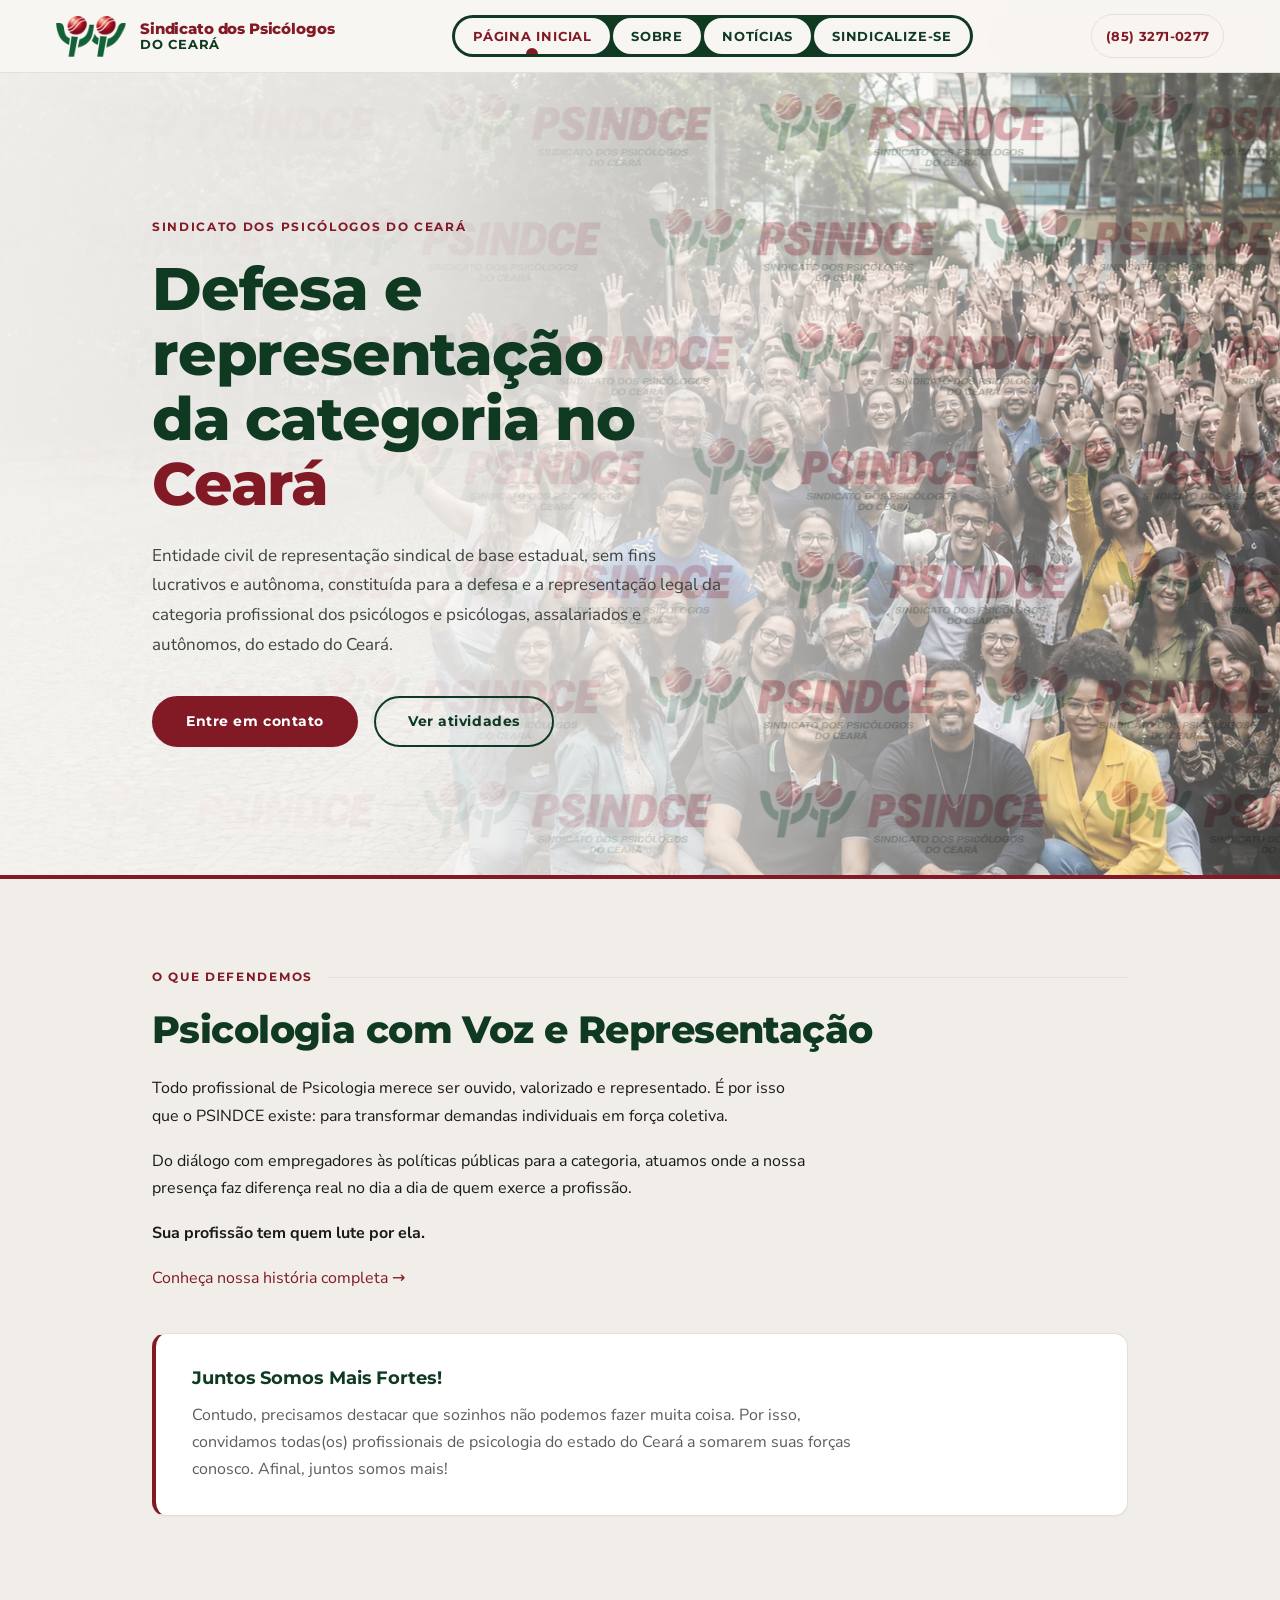
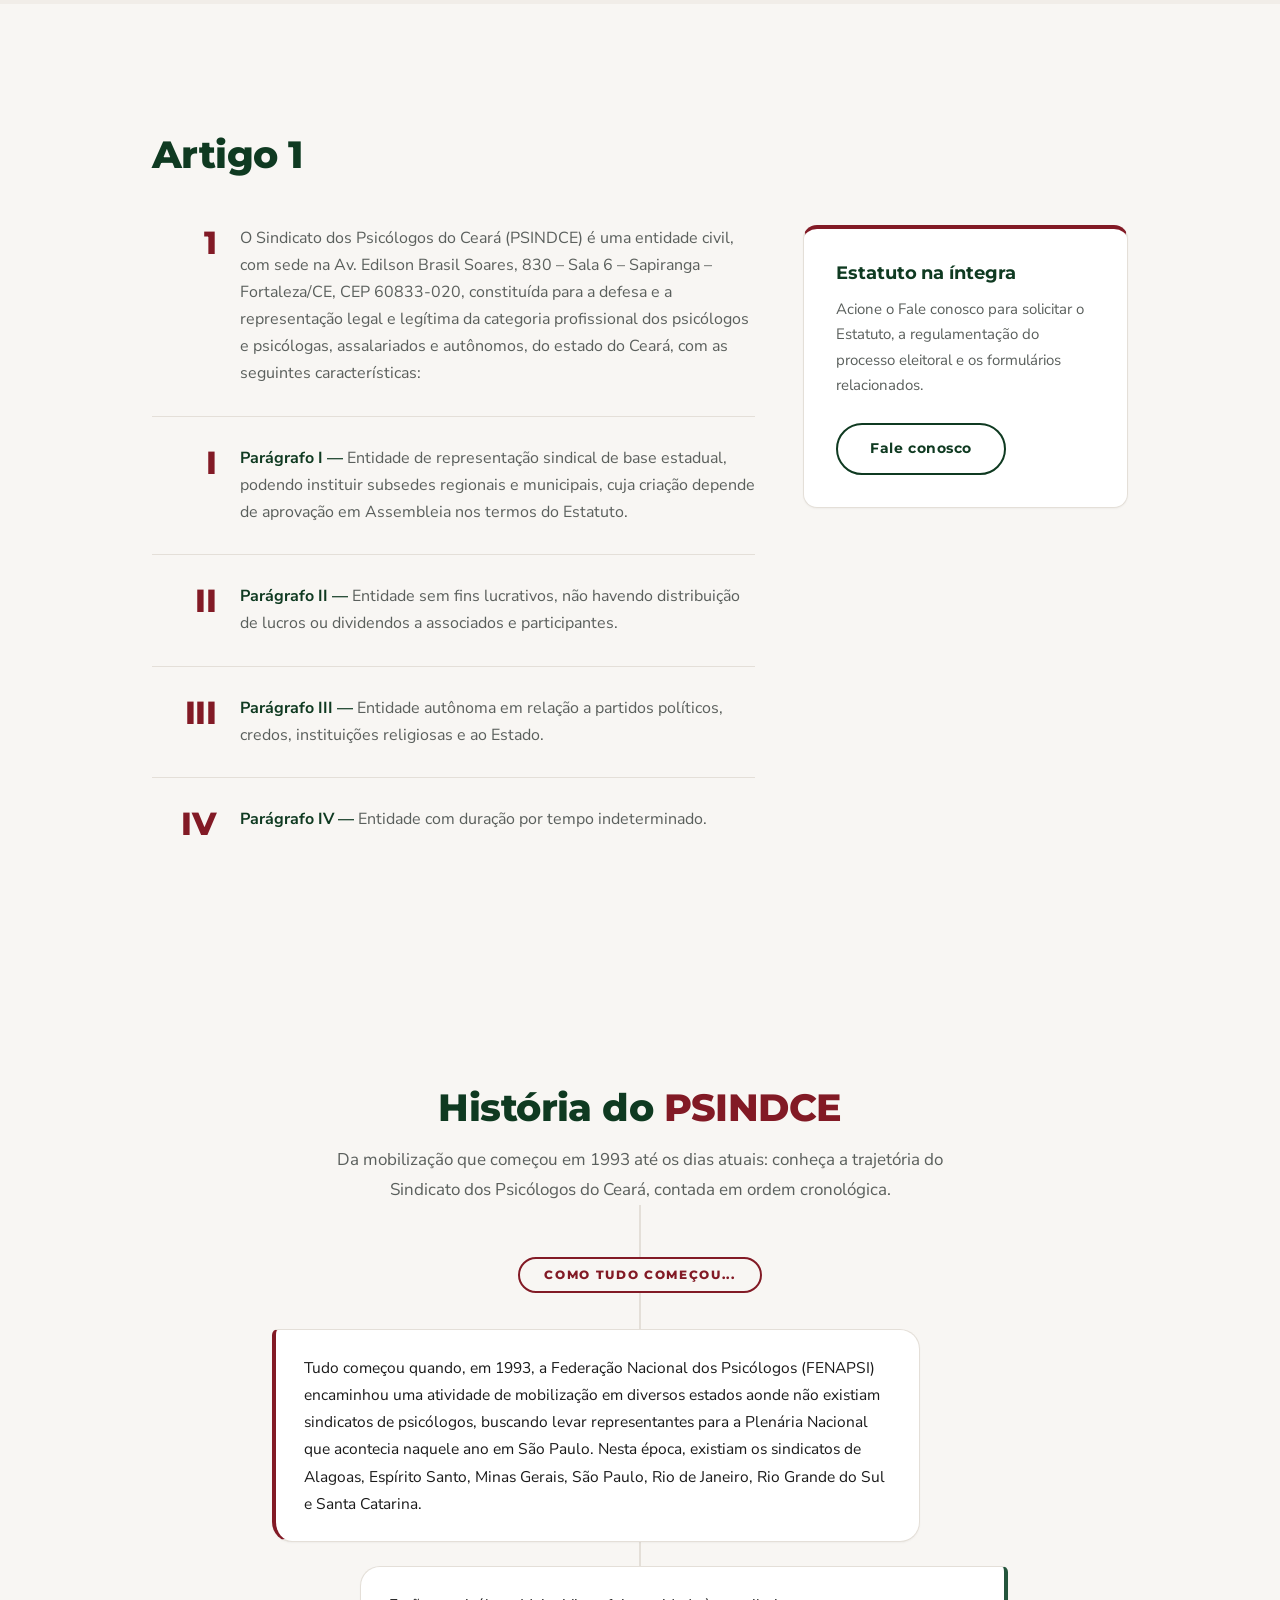
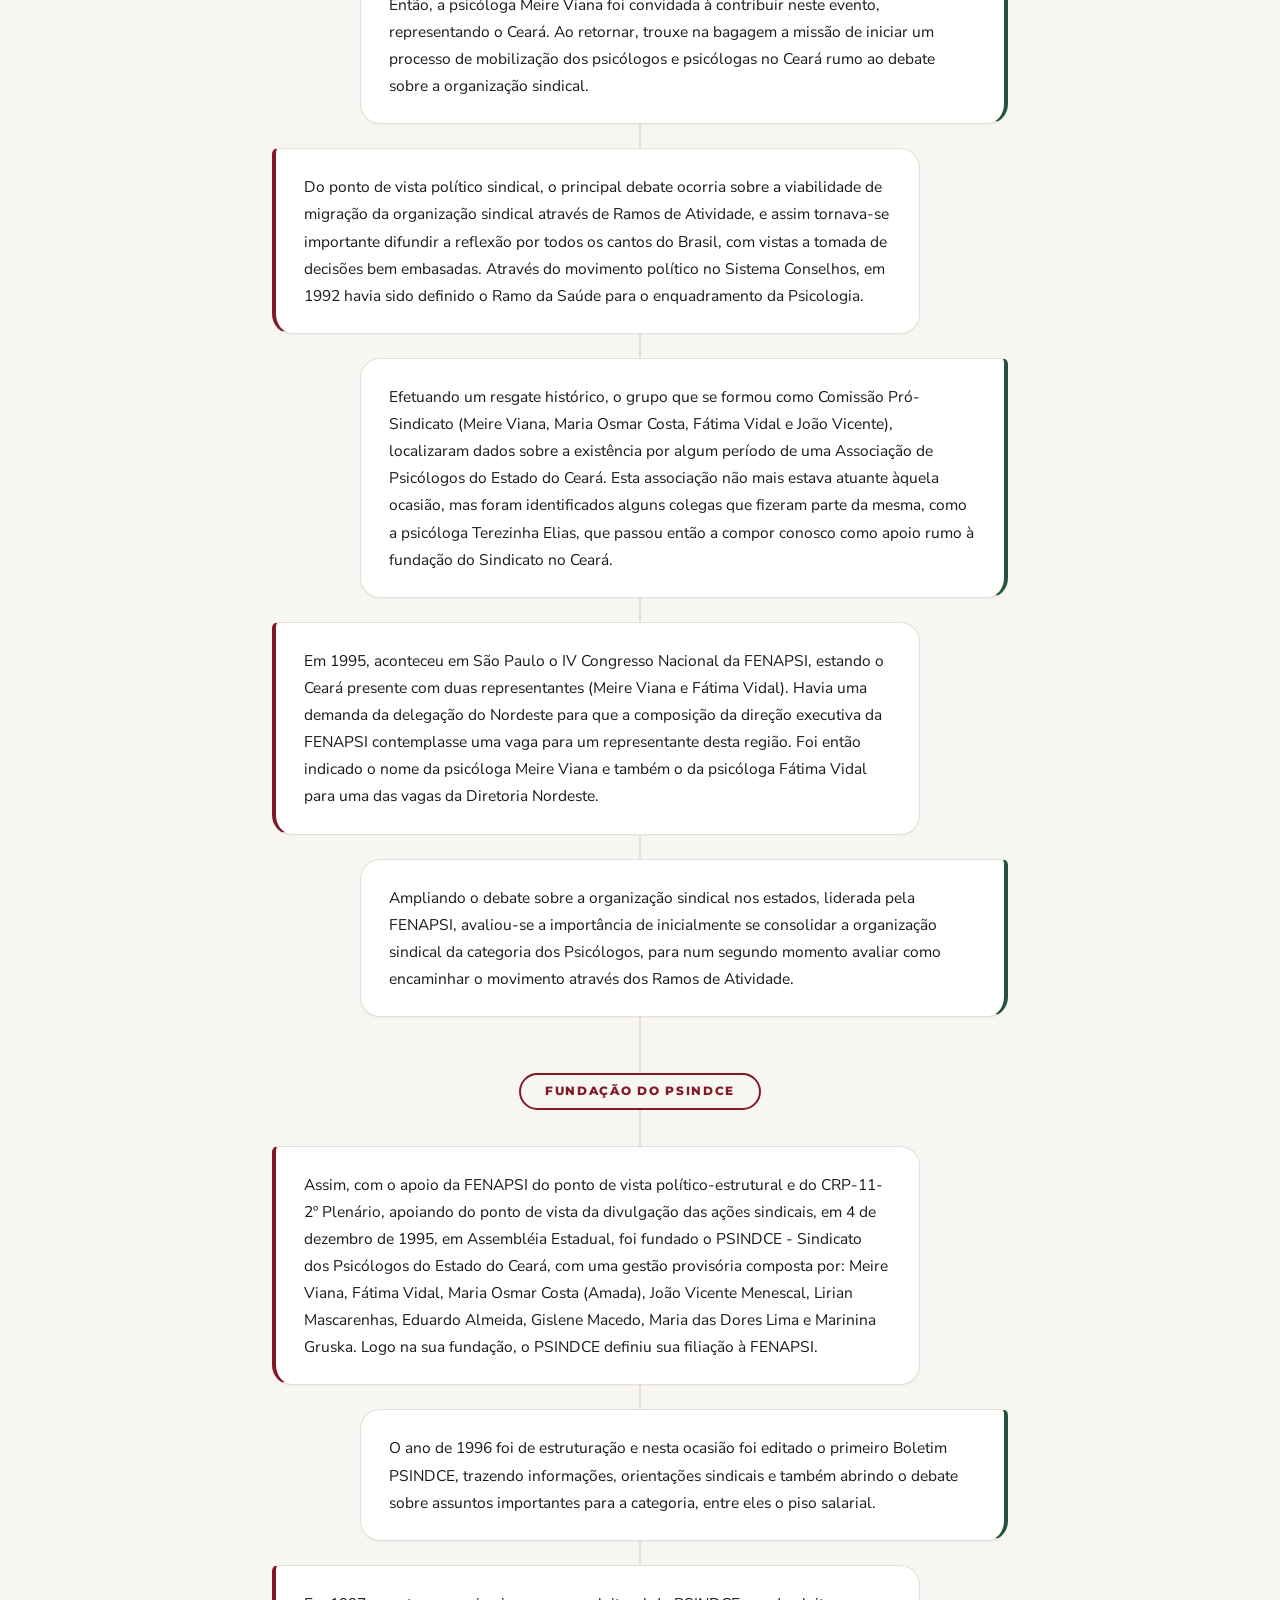
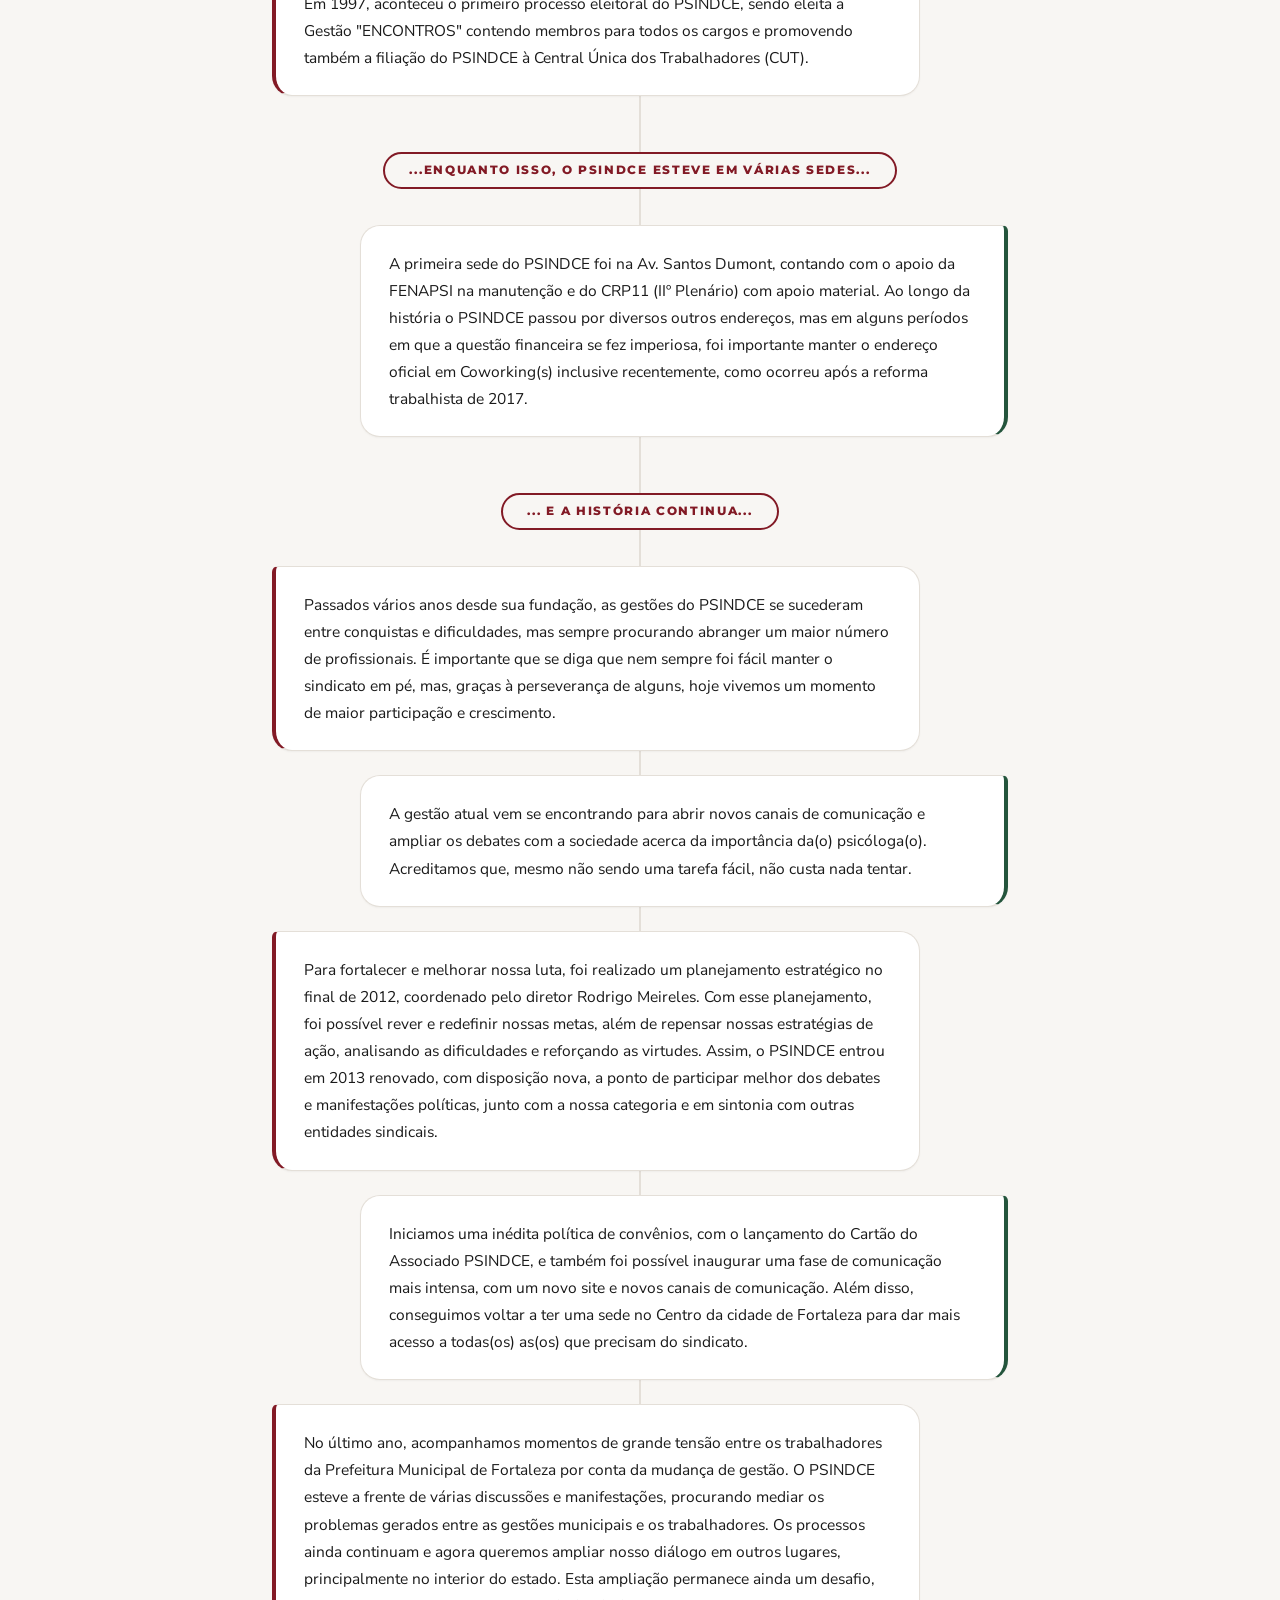
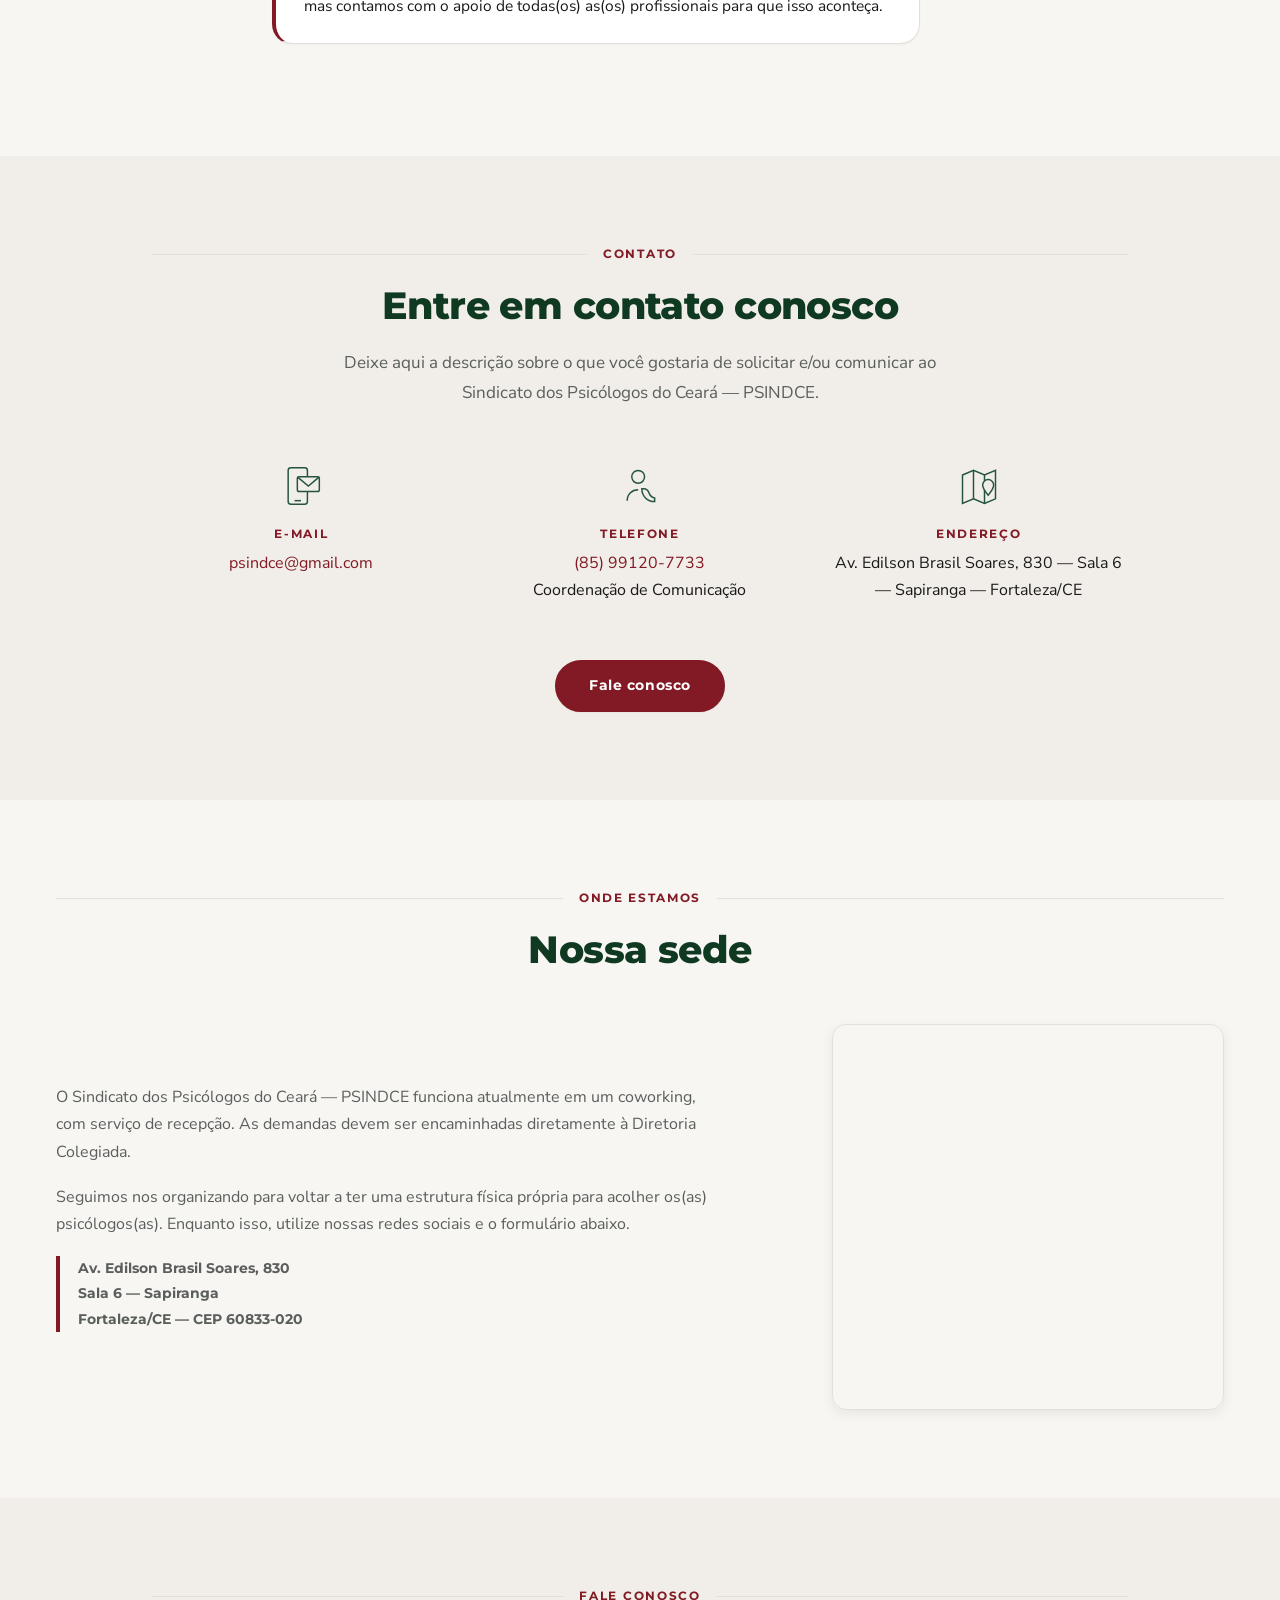
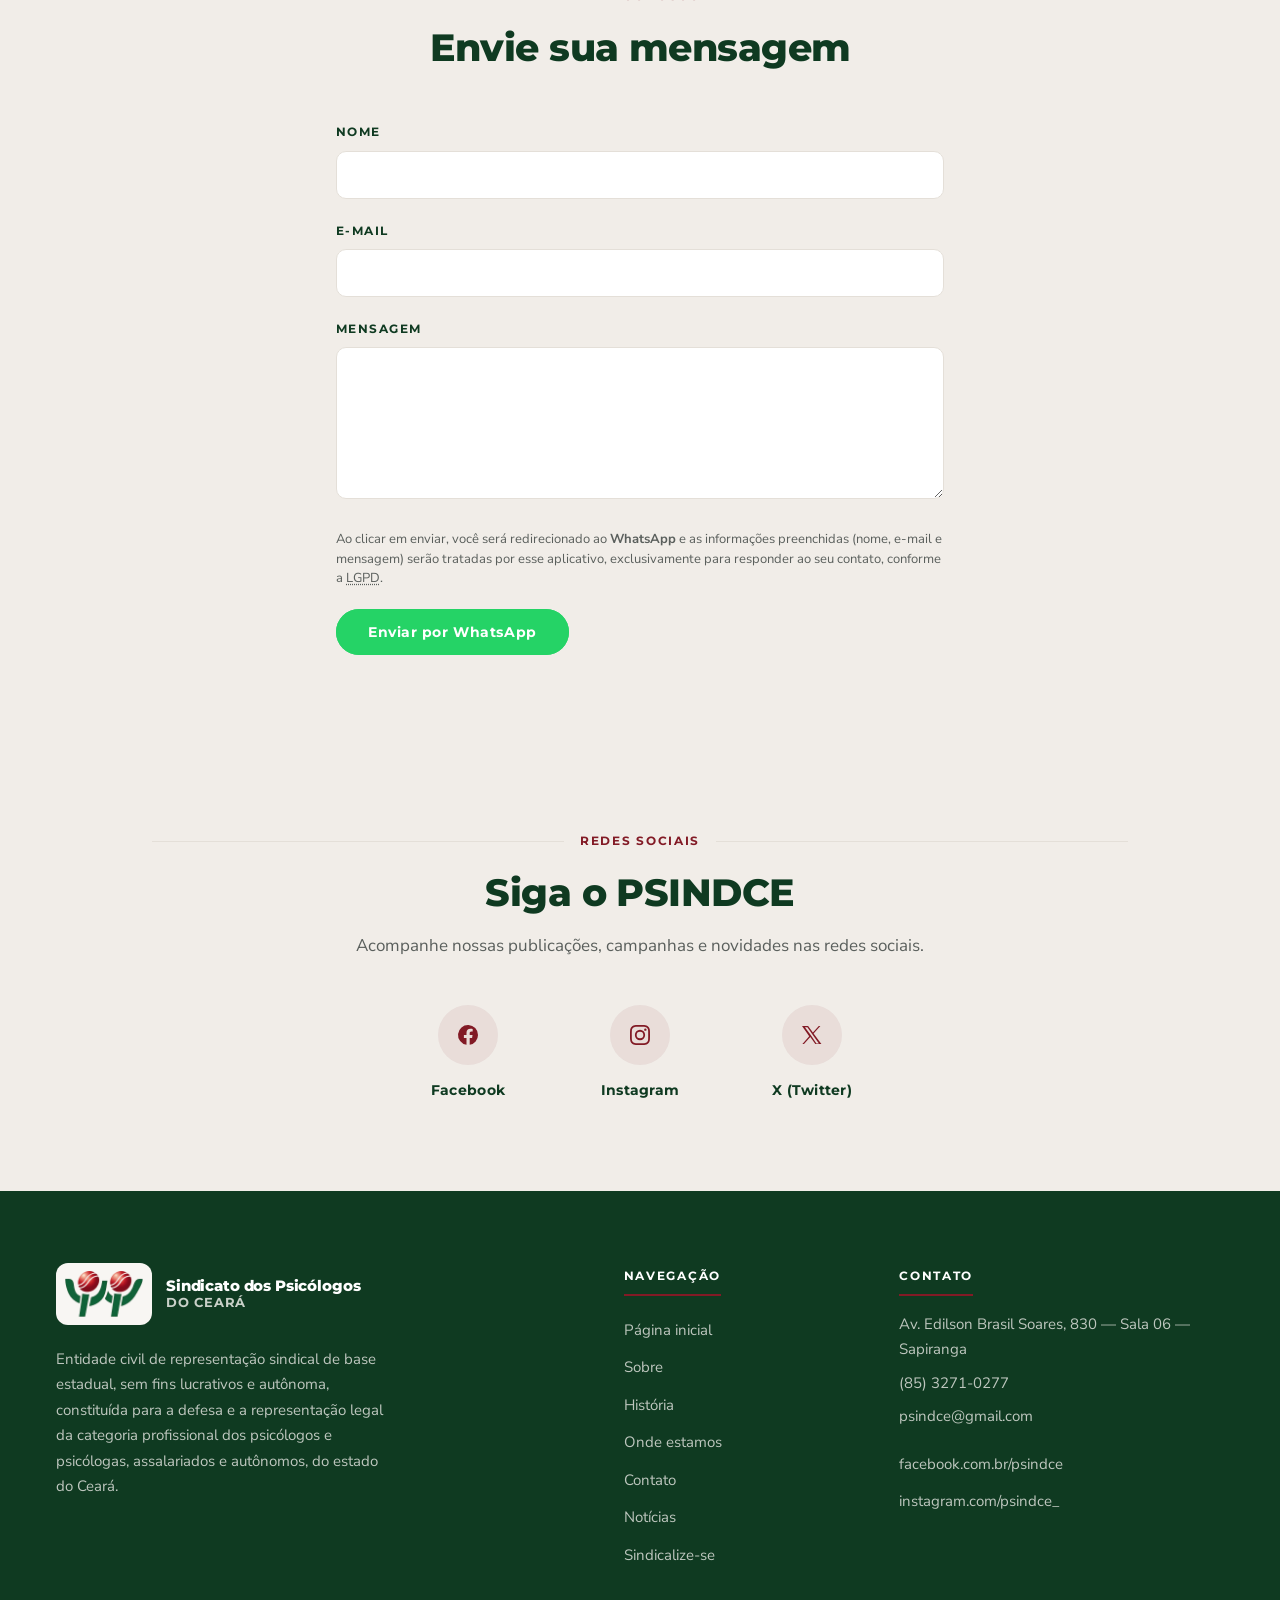
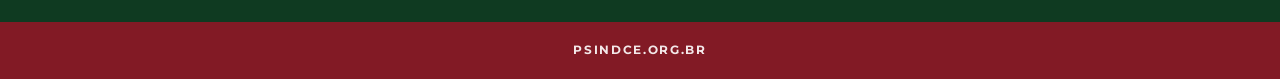
==== commit 37adeace: "Update mission section with new content" ====
--- a/index.html
+++ b/index.html
@@ -420,11 +420,12 @@
 <section class="muted">
   <div class="wrap">
     <div class="rotulo esq js-reveal"><span>O que defendemos</span></div>
-    <h2 class="js-reveal" style="margin-bottom:1.5rem">Nossa Missão</h2>
-    <p class="js-reveal">Isso sem falar das nossas constantes lutas por maiores salários, pela redução da jornada de trabalho, por melhores condições de trabalho e a luta por políticas sociais públicas em favor do conjunto da sociedade.</p>
-    <p class="js-reveal" style="margin-top:1.125rem">O PSINDCE prima pelo diálogo como instrumento de negociação e procura ser a voz dos profissionais de Psicologia no âmbito das questões e reivindicações trabalhistas.</p>
-    <p class="js-reveal" style="margin-top:1.125rem">Nesse âmbito, o PSINDCE tem um longo percurso de ousadia e coerência na defesa dos interesses da categoria e na luta pela ampliação de nossos direitos.</p>
-    <p class="js-reveal" style="margin-top:1.125rem"><strong>Sindicato é isso. Compromisso e trabalho.</strong></p>
+    <h2 class="js-reveal" style="margin-bottom:1.5rem">Psicologia com Voz e Representação</h2>
+    <p class="js-reveal">Todo profissional de Psicologia merece ser ouvido, valorizado e representado. É por isso que o PSINDCE existe: para transformar demandas individuais em força coletiva.</p>
+    <p class="js-reveal" style="margin-top:1.125rem">Do diálogo com empregadores às políticas públicas para a categoria, atuamos onde a nossa presença faz diferença real no dia a dia de quem exerce a profissão.</p>
+    <p class="js-reveal" style="margin-top:1.125rem"><strong>Sua profissão tem quem lute por ela.</strong></p>
+
+    <p class="js-reveal" style="margin-top:1.125rem"><a href="sobre.html">Conheça nossa história completa →</a></p>
 
     <div class="caixa js-reveal">
       <h3>Juntos Somos Mais Fortes!</h3>
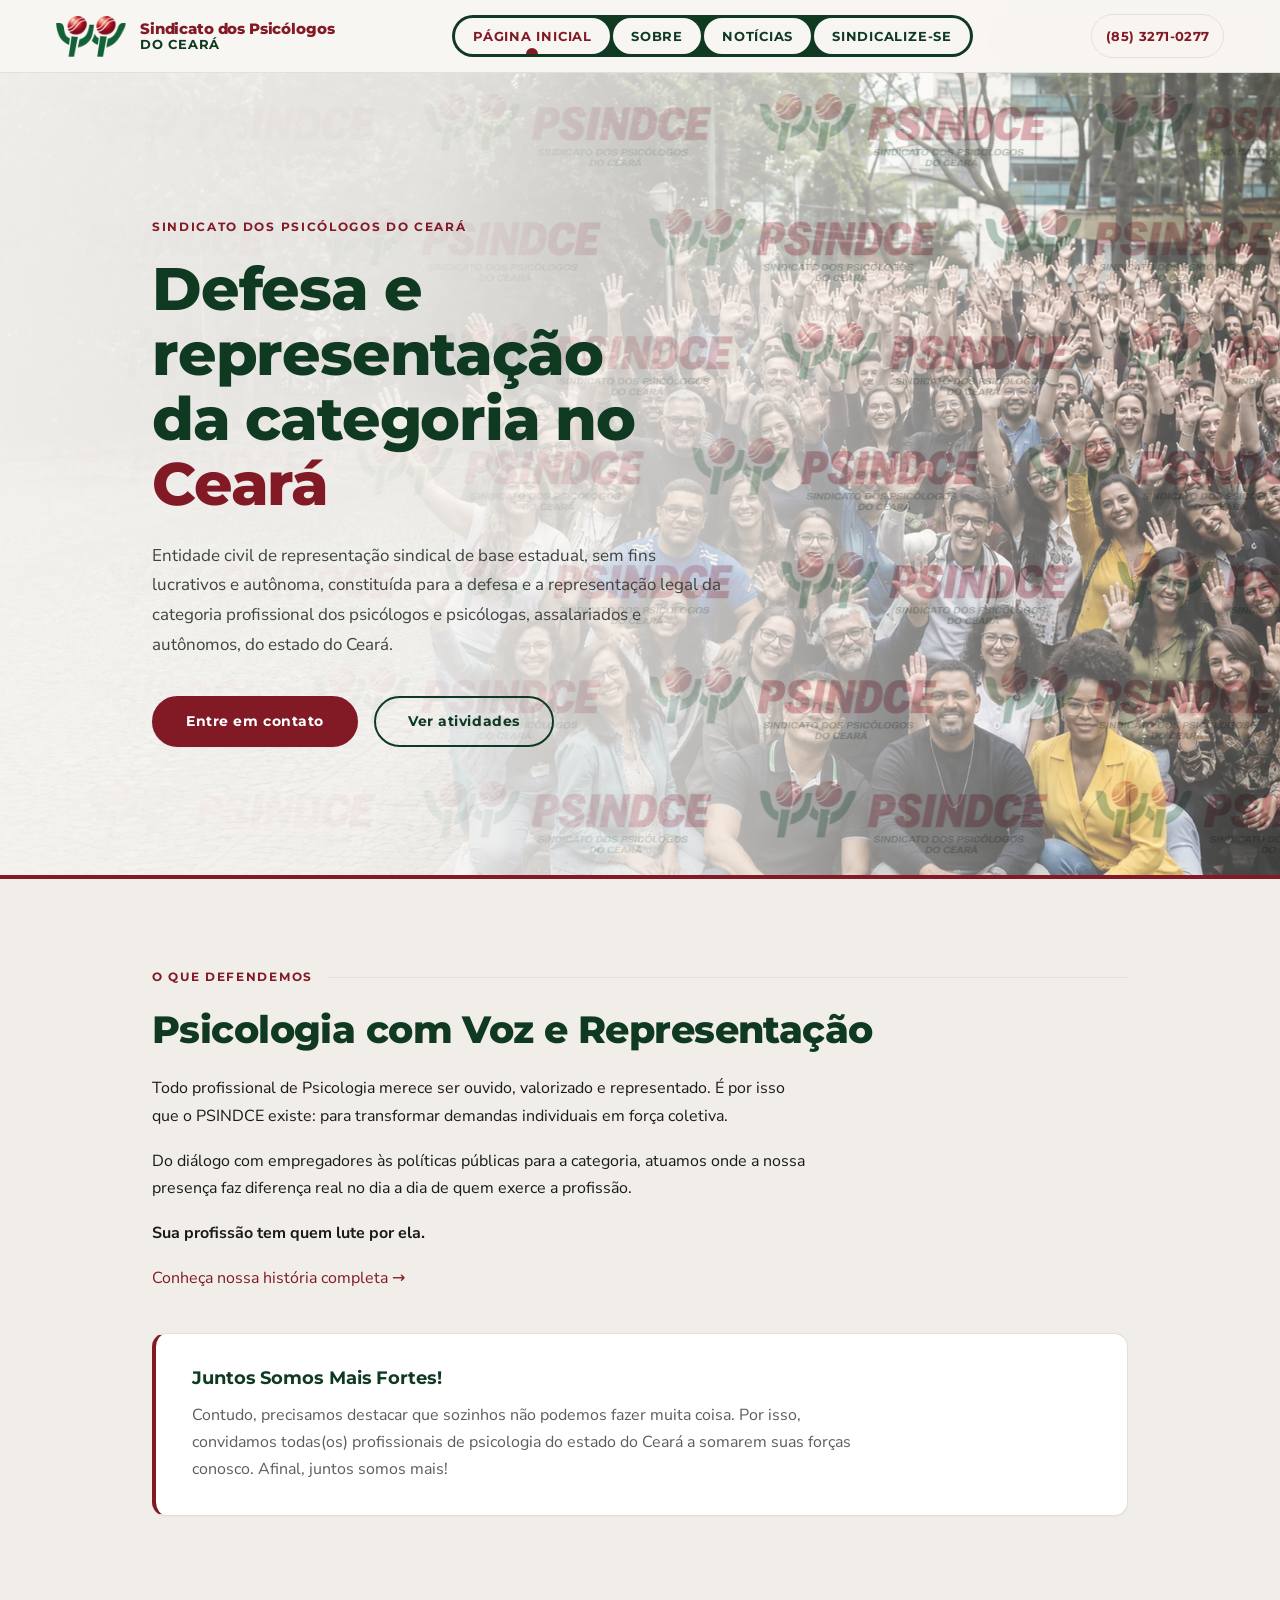
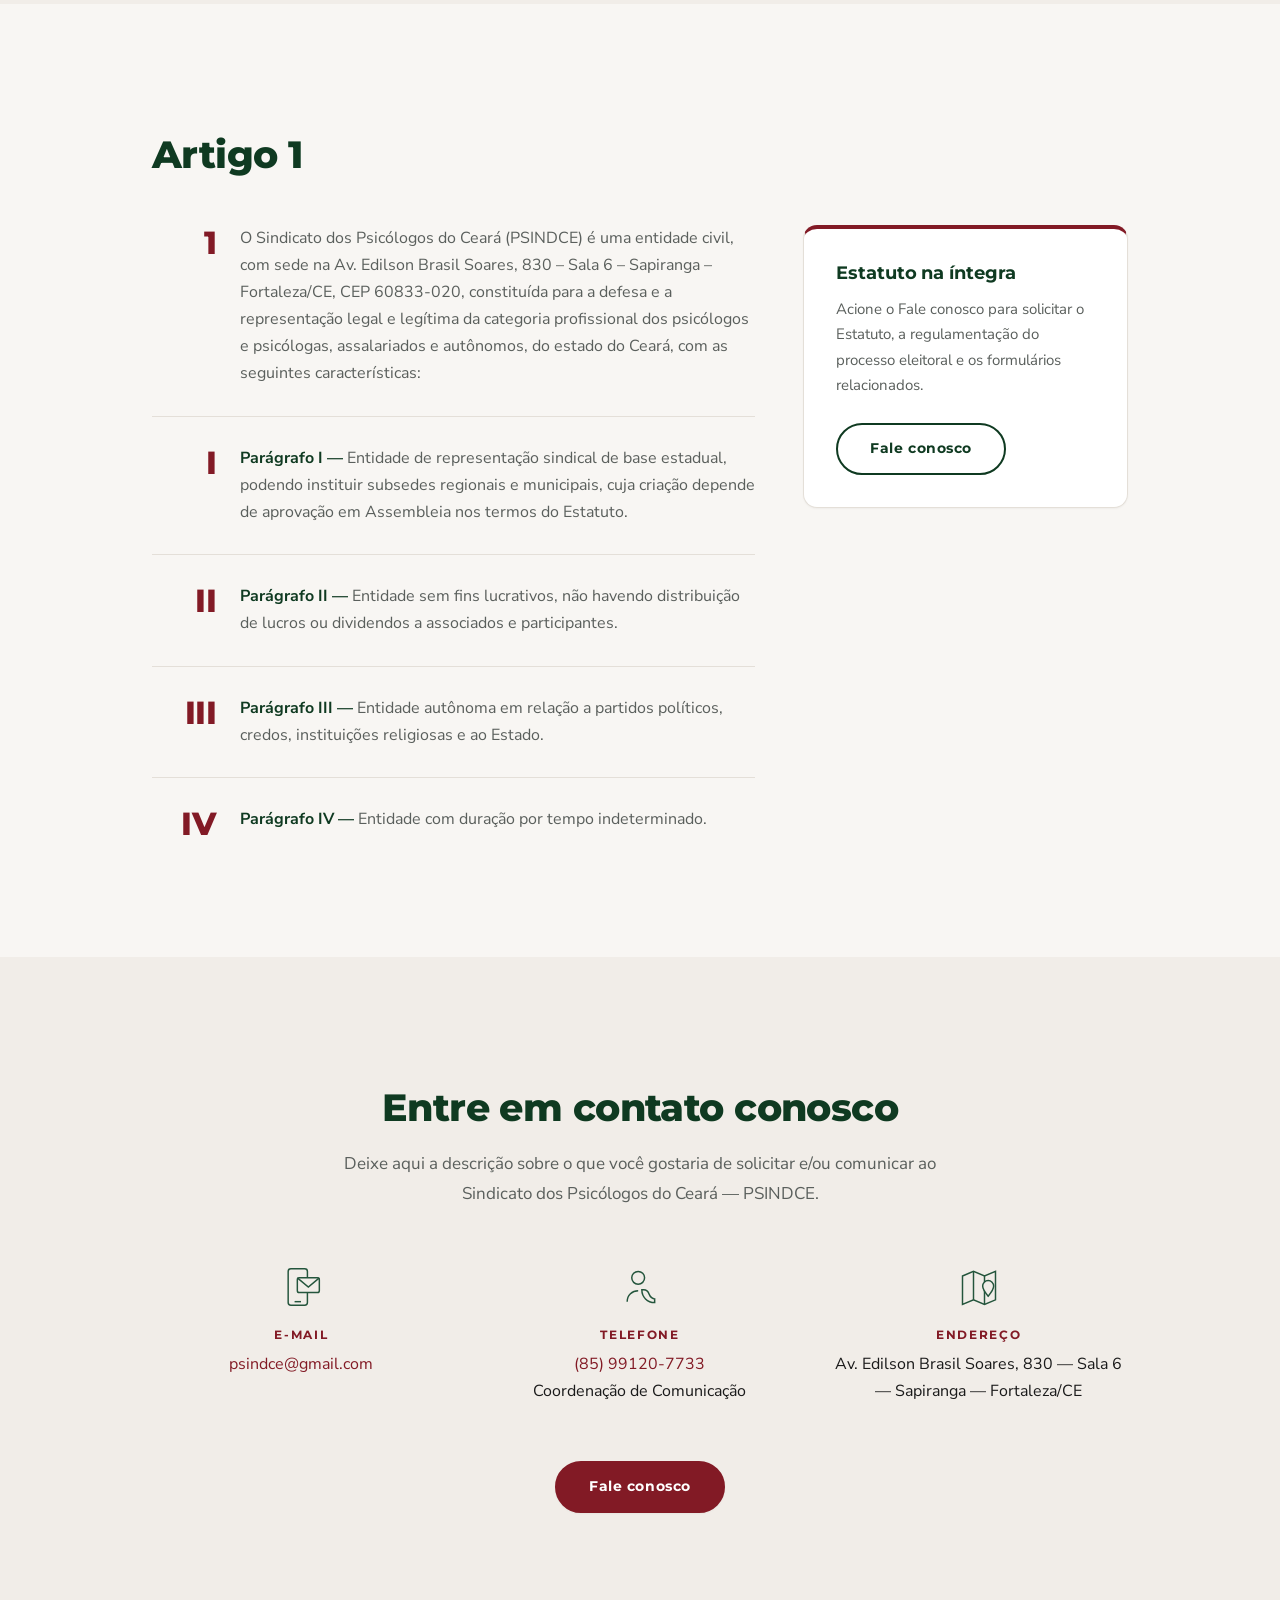
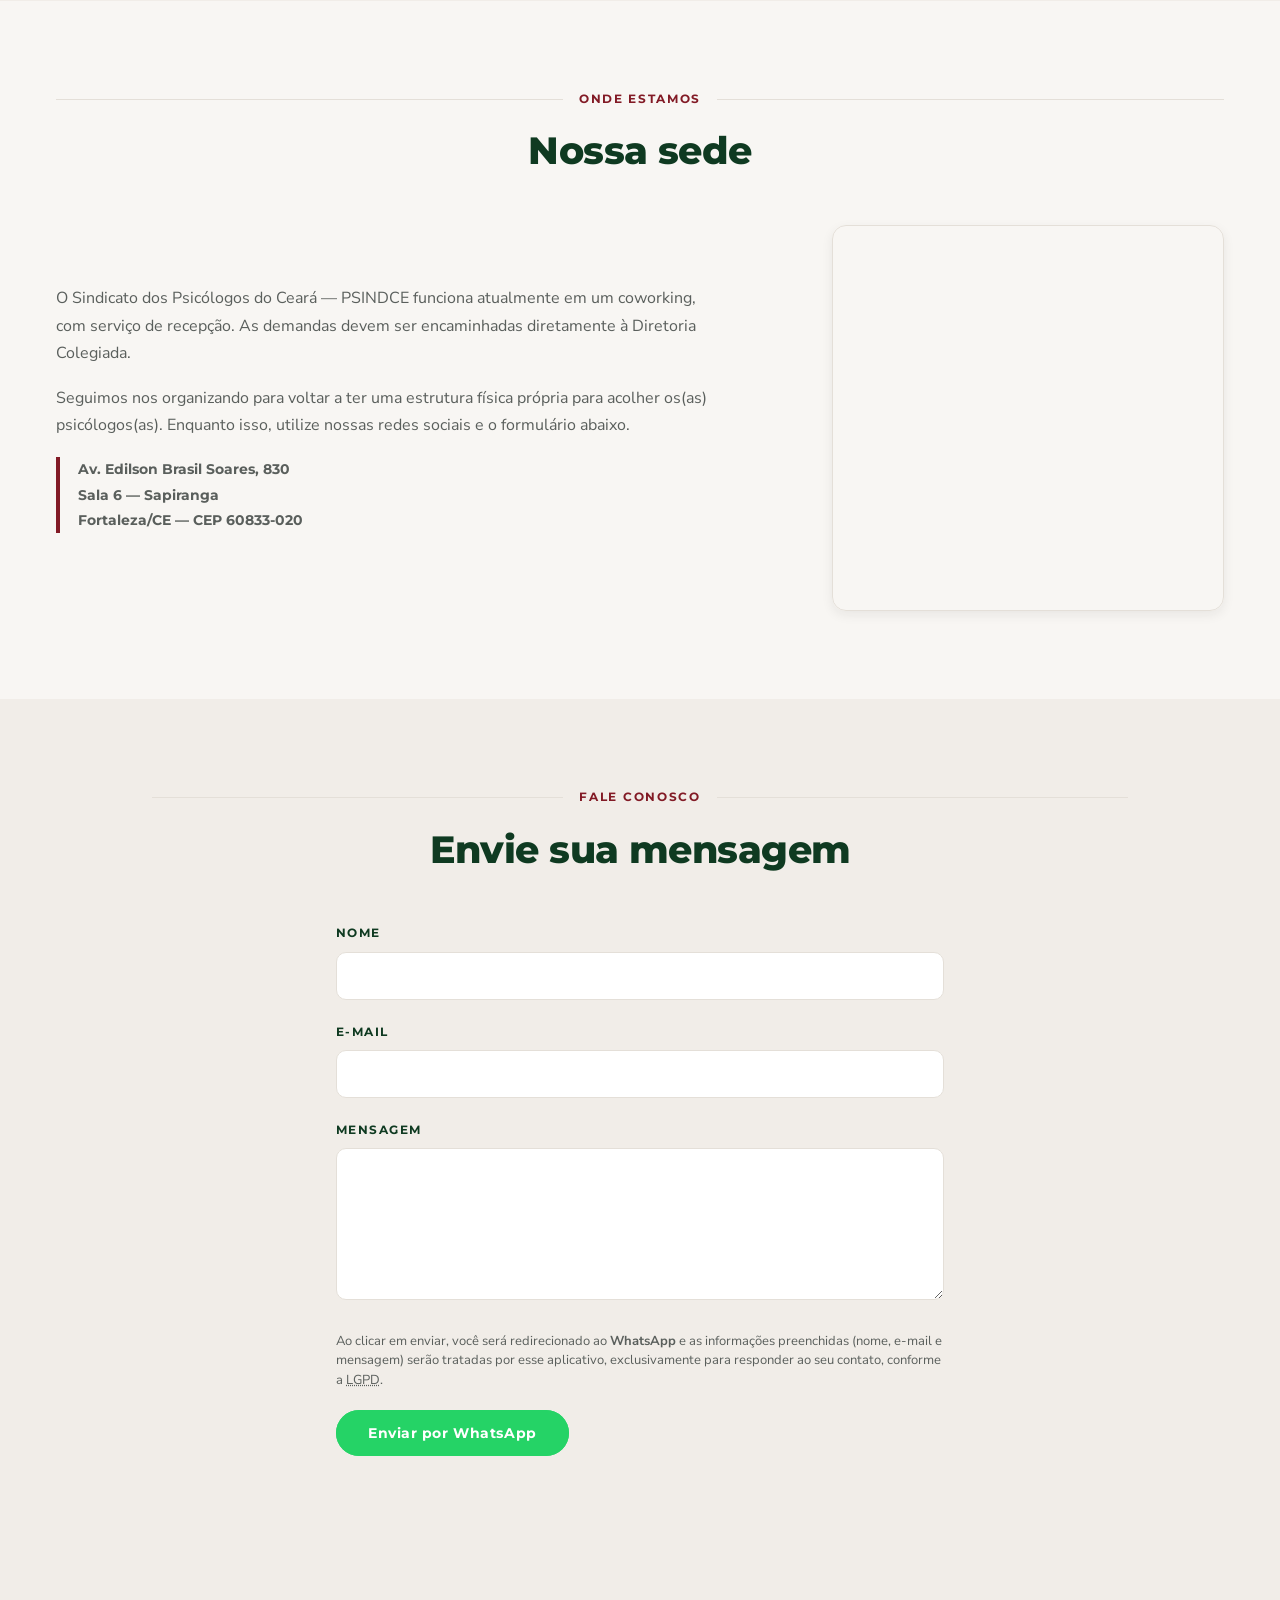
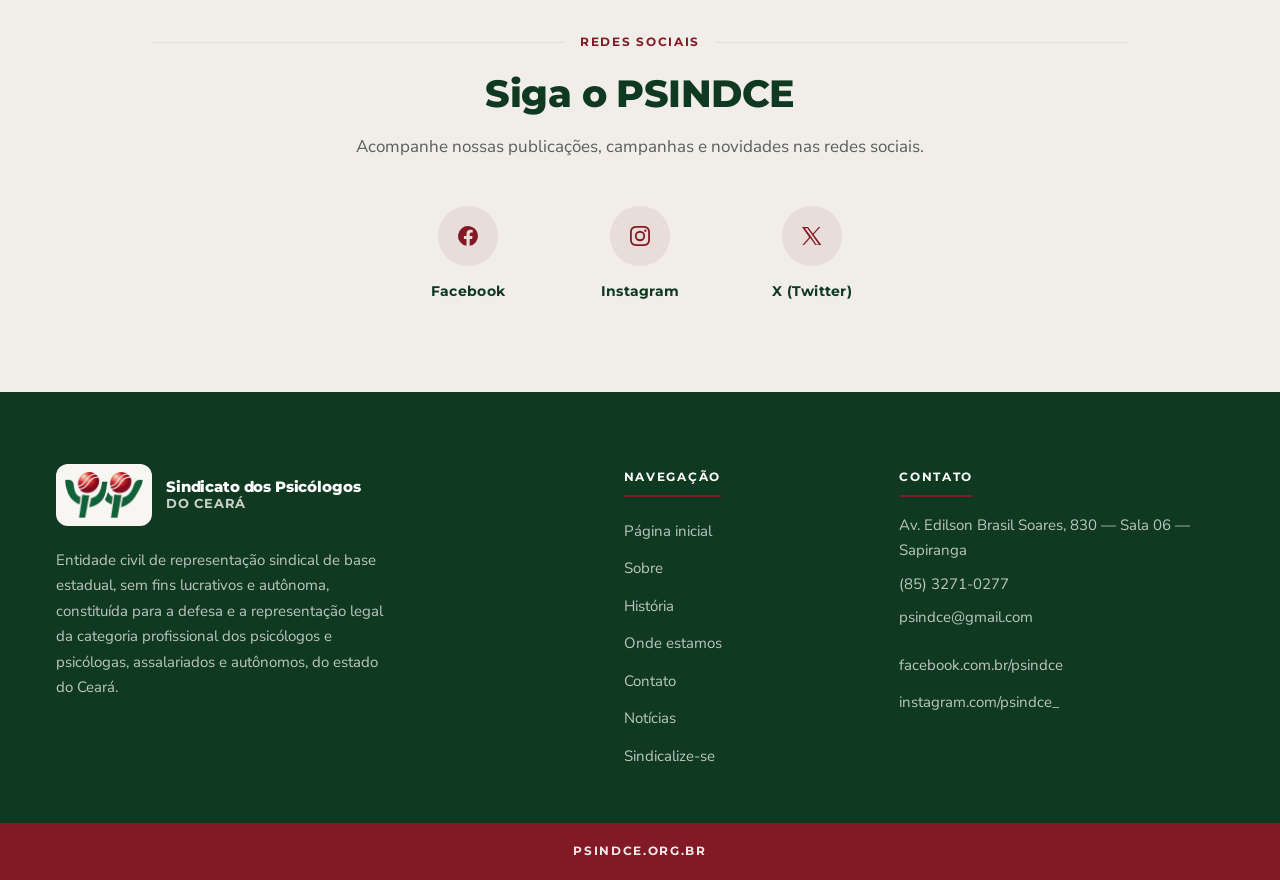
==== commit 963910c2: "Remove history section and update navigation links Removed the history section and updated links to " ====
--- a/index.html
+++ b/index.html
@@ -180,74 +180,6 @@
     font-family:var(--font-display);font-size:.875rem;font-weight:700;letter-spacing:.02em;
   }
 
-  #historia h2 em{font-style:normal;color:var(--accent)}
-
-  .linha-tempo{
-    position:relative;padding:3.25rem 0 0;max-width:46rem;margin:0 auto;
-  }
-
-  .linha-tempo::before{
-    content:"";position:absolute;left:50%;top:0;bottom:0;width:2px;
-    background:linear-gradient(var(--border),var(--border) 96%,transparent);
-    transform:translateX(-50%);z-index:0;
-    transform-origin:top center;transition:scale 1.6s ease-out;
-  }
-
-  .linha-tempo.js-linha::before{scale:1 0}
-
-  .linha-tempo.js-linha.in-view::before{scale:1 1}
-
-  .linha-tempo.js-reveal{opacity:1;transform:none}
-
-  .linha-tempo.js-reveal.in-view{animation:none}
-
-  .marco{
-    position:relative;z-index:1;text-align:center;margin:3.5rem 0 2.25rem;
-  }
-
-  .marco span{
-    display:inline-block;background:var(--background);padding:.375rem 1.5rem;
-    font-family:var(--font-display);font-size:.75rem;font-weight:800;
-    letter-spacing:.14em;text-transform:uppercase;color:var(--accent);
-    border:2px solid var(--accent);border-radius:999px;
-  }
-
-  .marco:first-child{margin-top:0}
-
-  .balao{
-    position:relative;z-index:1;max-width:88%;width:fit-content;
-    background:var(--card);border:1px solid var(--border);
-    border-radius:20px;padding:1.5rem 1.75rem;margin:1.5rem 0;
-    box-shadow:var(--shadow-sm);
-    transition:translate .28s cubic-bezier(.22,.61,.36,1),box-shadow .28s ease-out,border-color .28s ease-out;
-  }
-
-  .balao:hover{box-shadow:var(--shadow-lg);border-color:var(--border-hover);translate:0 -4px}
-
-  .balao p{color:var(--foreground);font-size:.9688rem;line-height:1.75}
-
-  .balao--esq{
-    margin-right:auto;border-left:4px solid var(--accent);
-    border-top-left-radius:6px;
-  }
-
-  .balao--dir{
-    margin-left:auto;border-right:4px solid var(--verde-medio);
-    border-top-right-radius:6px;text-align:right;
-  }
-
-  .balao--dir p{text-align:left}
-
-  @media(max-width:720px){
-    .linha-tempo::before{left:1.25rem}
-    .balao,.balao--esq,.balao--dir{
-      max-width:calc(100% - 2.75rem);margin-left:2.75rem!important;margin-right:0!important;
-      text-align:left;
-    }
-    .balao--dir p{text-align:left}
-    .marco{text-align:left;padding-left:2.75rem}
-  }
-
   @media(max-width:900px){
     nav{
       display:none;position:absolute;top:100%;left:0;right:0;
@@ -425,7 +357,7 @@
     <p class="js-reveal" style="margin-top:1.125rem">Do diálogo com empregadores às políticas públicas para a categoria, atuamos onde a nossa presença faz diferença real no dia a dia de quem exerce a profissão.</p>
     <p class="js-reveal" style="margin-top:1.125rem"><strong>Sua profissão tem quem lute por ela.</strong></p>
 
-    <p class="js-reveal" style="margin-top:1.125rem"><a href="sobre.html">Conheça nossa história completa →</a></p>
+    <p class="js-reveal" style="margin-top:1.125rem"><a href="sobre.html#historia">Conheça nossa história completa →</a></p>
 
     <div class="caixa js-reveal">
       <h3>Juntos Somos Mais Fortes!</h3>
@@ -471,87 +403,6 @@
           <a class="btn btn-outline" href="https://wa.me/5585991207733?text=Ol%C3%A1%2C%20gostaria%20de%20solicitar%20o%20Estatuto%20e%20os%20formul%C3%A1rios%20do%20PSINDCE." target="_blank" rel="noopener">Fale conosco</a>
         </div>
       </aside>
-    </div>
-  </div>
-</section>
-
-<!-- HISTÓRIA -->
-<section id="historia">
-  <div class="wrap">
-    <div class="rotulo js-reveal"><span>Nossa trajetória</span></div>
-    <h2 class="center">História do <em>PSINDCE</em></h2>
-    <p class="lead center" style="margin:1rem auto 0">Da mobilização que começou em 1993 até os dias atuais: conheça a trajetória do Sindicato dos Psicólogos do Ceará, contada em ordem cronológica.</p>
-
-    <div class="linha-tempo js-linha js-reveal">
-
-      <div class="marco js-reveal"><span>Como tudo começou...</span></div>
-
-      <div class="balao balao--esq js-reveal reveal-esq">
-        <p>Tudo começou quando, em 1993, a Federação Nacional dos Psicólogos (FENAPSI) encaminhou uma atividade de mobilização em diversos estados aonde não existiam sindicatos de psicólogos, buscando levar representantes para a Plenária Nacional que acontecia naquele ano em São Paulo. Nesta época, existiam os sindicatos de Alagoas, Espírito Santo, Minas Gerais, São Paulo, Rio de Janeiro, Rio Grande do Sul e Santa Catarina.</p>
-      </div>
-
-      <div class="balao balao--dir js-reveal reveal-dir">
-        <p>Então, a psicóloga Meire Viana foi convidada à contribuir neste evento, representando o Ceará. Ao retornar, trouxe na bagagem a missão de iniciar um processo de mobilização dos psicólogos e psicólogas no Ceará rumo ao debate sobre a organização sindical.</p>
-      </div>
-
-      <div class="balao balao--esq js-reveal reveal-esq">
-        <p>Do ponto de vista político sindical, o principal debate ocorria sobre a viabilidade de migração da organização sindical através de Ramos de Atividade, e assim tornava-se importante difundir a reflexão por todos os cantos do Brasil, com vistas a tomada de decisões bem embasadas. Através do movimento político no Sistema Conselhos, em 1992 havia sido definido o Ramo da Saúde para o enquadramento da Psicologia.</p>
-      </div>
-
-      <div class="balao balao--dir js-reveal reveal-dir">
-        <p>Efetuando um resgate histórico, o grupo que se formou como Comissão Pró-Sindicato (Meire Viana, Maria Osmar Costa, Fátima Vidal e João Vicente), localizaram dados sobre a existência por algum período de uma Associação de Psicólogos do Estado do Ceará. Esta associação não mais estava atuante àquela ocasião, mas foram identificados alguns colegas que fizeram parte da mesma, como a psicóloga Terezinha Elias, que passou então a compor conosco como apoio rumo à fundação do Sindicato no Ceará.</p>
-      </div>
-
-      <div class="balao balao--esq js-reveal reveal-esq">
-        <p>Em 1995, aconteceu em São Paulo o IV Congresso Nacional da FENAPSI, estando o Ceará presente com duas representantes (Meire Viana e Fátima Vidal). Havia uma demanda da delegação do Nordeste para que a composição da direção executiva da FENAPSI contemplasse uma vaga para um representante desta região. Foi então indicado o nome da psicóloga Meire Viana e também o da psicóloga Fátima Vidal para uma das vagas da Diretoria Nordeste.</p>
-      </div>
-
-      <div class="balao balao--dir js-reveal reveal-dir">
-        <p>Ampliando o debate sobre a organização sindical nos estados, liderada pela FENAPSI, avaliou-se a importância de inicialmente se consolidar a organização sindical da categoria dos Psicólogos, para num segundo momento avaliar como encaminhar o movimento através dos Ramos de Atividade.</p>
-      </div>
-
-      <div class="marco js-reveal"><span>Fundação do PSINDCE</span></div>
-
-      <div class="balao balao--esq js-reveal reveal-esq">
-        <p>Assim, com o apoio da FENAPSI do ponto de vista político-estrutural e do CRP-11-2º Plenário, apoiando do ponto de vista da divulgação das ações sindicais, em 4 de dezembro de 1995, em Assembléia Estadual, foi fundado o PSINDCE - Sindicato dos Psicólogos do Estado do Ceará, com uma gestão provisória composta por: Meire Viana, Fátima Vidal, Maria Osmar Costa (Amada), João Vicente Menescal, Lirian Mascarenhas, Eduardo Almeida, Gislene Macedo, Maria das Dores Lima e Marinina Gruska. Logo na sua fundação, o PSINDCE definiu sua filiação à FENAPSI.</p>
-      </div>
-
-      <div class="balao balao--dir js-reveal reveal-dir">
-        <p>O ano de 1996 foi de estruturação e nesta ocasião foi editado o primeiro Boletim PSINDCE, trazendo informações, orientações sindicais e também abrindo o debate sobre assuntos importantes para a categoria, entre eles o piso salarial.</p>
-      </div>
-
-      <div class="balao balao--esq js-reveal reveal-esq">
-        <p>Em 1997, aconteceu o primeiro processo eleitoral do PSINDCE, sendo eleita a Gestão "ENCONTROS" contendo membros para todos os cargos e promovendo também a filiação do PSINDCE à Central Única dos Trabalhadores (CUT).</p>
-      </div>
-
-      <div class="marco js-reveal"><span>...enquanto isso, o PSINDCE esteve em várias sedes...</span></div>
-
-      <div class="balao balao--dir js-reveal reveal-dir">
-        <p>A primeira sede do PSINDCE foi na Av. Santos Dumont, contando com o apoio da FENAPSI na manutenção e do CRP11 (IIº Plenário) com apoio material. Ao longo da história o PSINDCE passou por diversos outros endereços, mas em alguns períodos em que a questão financeira se fez imperiosa, foi importante manter o endereço oficial em Coworking(s) inclusive recentemente, como ocorreu após a reforma trabalhista de 2017.</p>
-      </div>
-
-      <div class="marco js-reveal"><span>... e a história continua...</span></div>
-
-      <div class="balao balao--esq js-reveal reveal-esq">
-        <p>Passados vários anos desde sua fundação, as gestões do PSINDCE se sucederam entre conquistas e dificuldades, mas sempre procurando abranger um maior número de profissionais. É importante que se diga que nem sempre foi fácil manter o sindicato em pé, mas, graças à perseverança de alguns, hoje vivemos um momento de maior participação e crescimento.</p>
-      </div>
-
-      <div class="balao balao--dir js-reveal reveal-dir">
-        <p>A gestão atual vem se encontrando para abrir novos canais de comunicação e ampliar os debates com a sociedade acerca da importância da(o) psicóloga(o). Acreditamos que, mesmo não sendo uma tarefa fácil, não custa nada tentar.</p>
-      </div>
-
-      <div class="balao balao--esq js-reveal reveal-esq">
-        <p>Para fortalecer e melhorar nossa luta, foi realizado um planejamento estratégico no final de 2012, coordenado pelo diretor Rodrigo Meireles. Com esse planejamento, foi possível rever e redefinir nossas metas, além de repensar nossas estratégias de ação, analisando as dificuldades e reforçando as virtudes. Assim, o PSINDCE entrou em 2013 renovado, com disposição nova, a ponto de participar melhor dos debates e manifestações políticas, junto com a nossa categoria e em sintonia com outras entidades sindicais.</p>
-      </div>
-
-      <div class="balao balao--dir js-reveal reveal-dir">
-        <p>Iniciamos uma inédita política de convênios, com o lançamento do Cartão do Associado PSINDCE, e também foi possível inaugurar uma fase de comunicação mais intensa, com um novo site e novos canais de comunicação. Além disso, conseguimos voltar a ter uma sede no Centro da cidade de Fortaleza para dar mais acesso a todas(os) as(os) que precisam do sindicato.</p>
-      </div>
-
-      <div class="balao balao--esq js-reveal reveal-esq">
-        <p>No último ano, acompanhamos momentos de grande tensão entre os trabalhadores da Prefeitura Municipal de Fortaleza por conta da mudança de gestão. O PSINDCE esteve a frente de várias discussões e manifestações, procurando mediar os problemas gerados entre as gestões municipais e os trabalhadores. Os processos ainda continuam e agora queremos ampliar nosso diálogo em outros lugares, principalmente no interior do estado. Esta ampliação permanece ainda um desafio, mas contamos com o apoio de todas(os) as(os) profissionais para que isso aconteça.</p>
-      </div>
-
     </div>
   </div>
 </section>
@@ -711,7 +562,7 @@
         <ul>
           <li><a href="#topo">Página inicial</a></li>
           <li><a href="sobre.html">Sobre</a></li>
-          <li><a href="#historia">História</a></li>
+          <li><a href="sobre.html#historia">História</a></li>
           <li><a href="#onde">Onde estamos</a></li>
           <li><a href="#contato">Contato</a></li>
           <li><a href="noticias.html">Notícias</a></li>
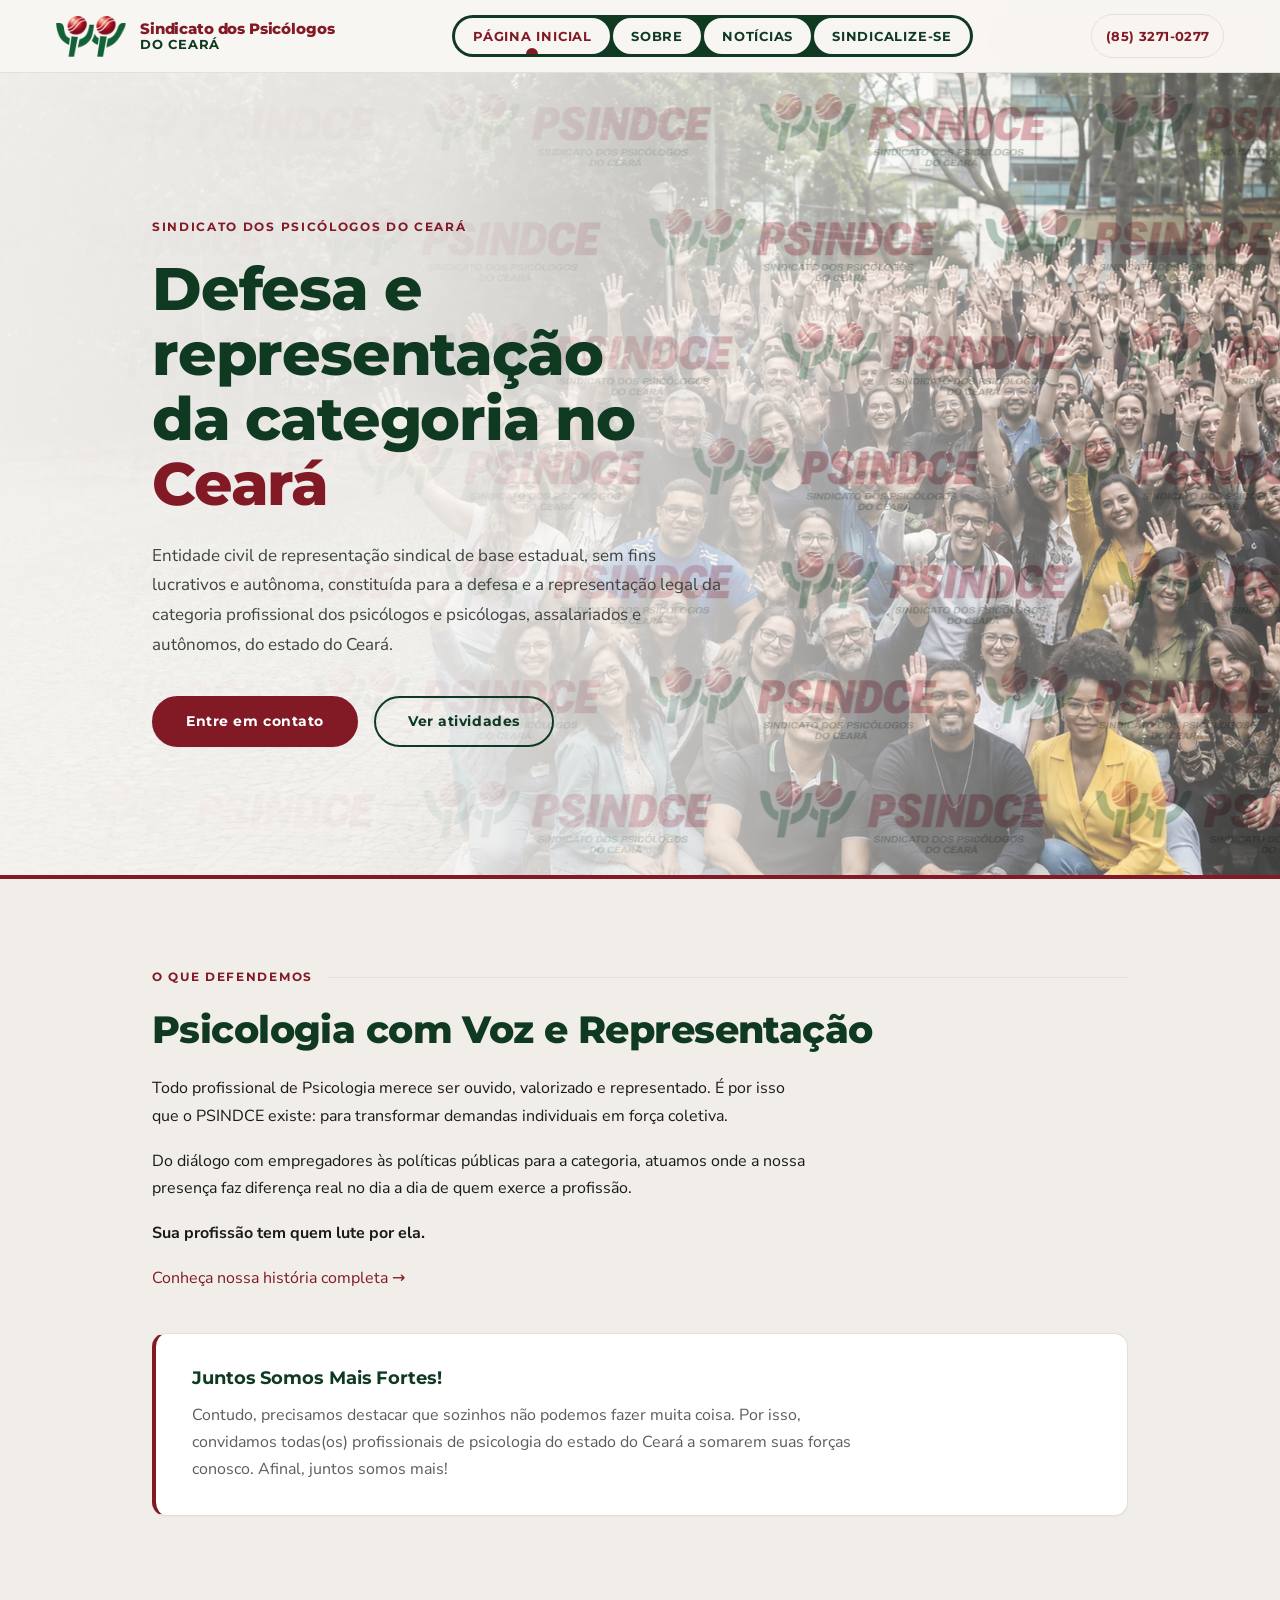
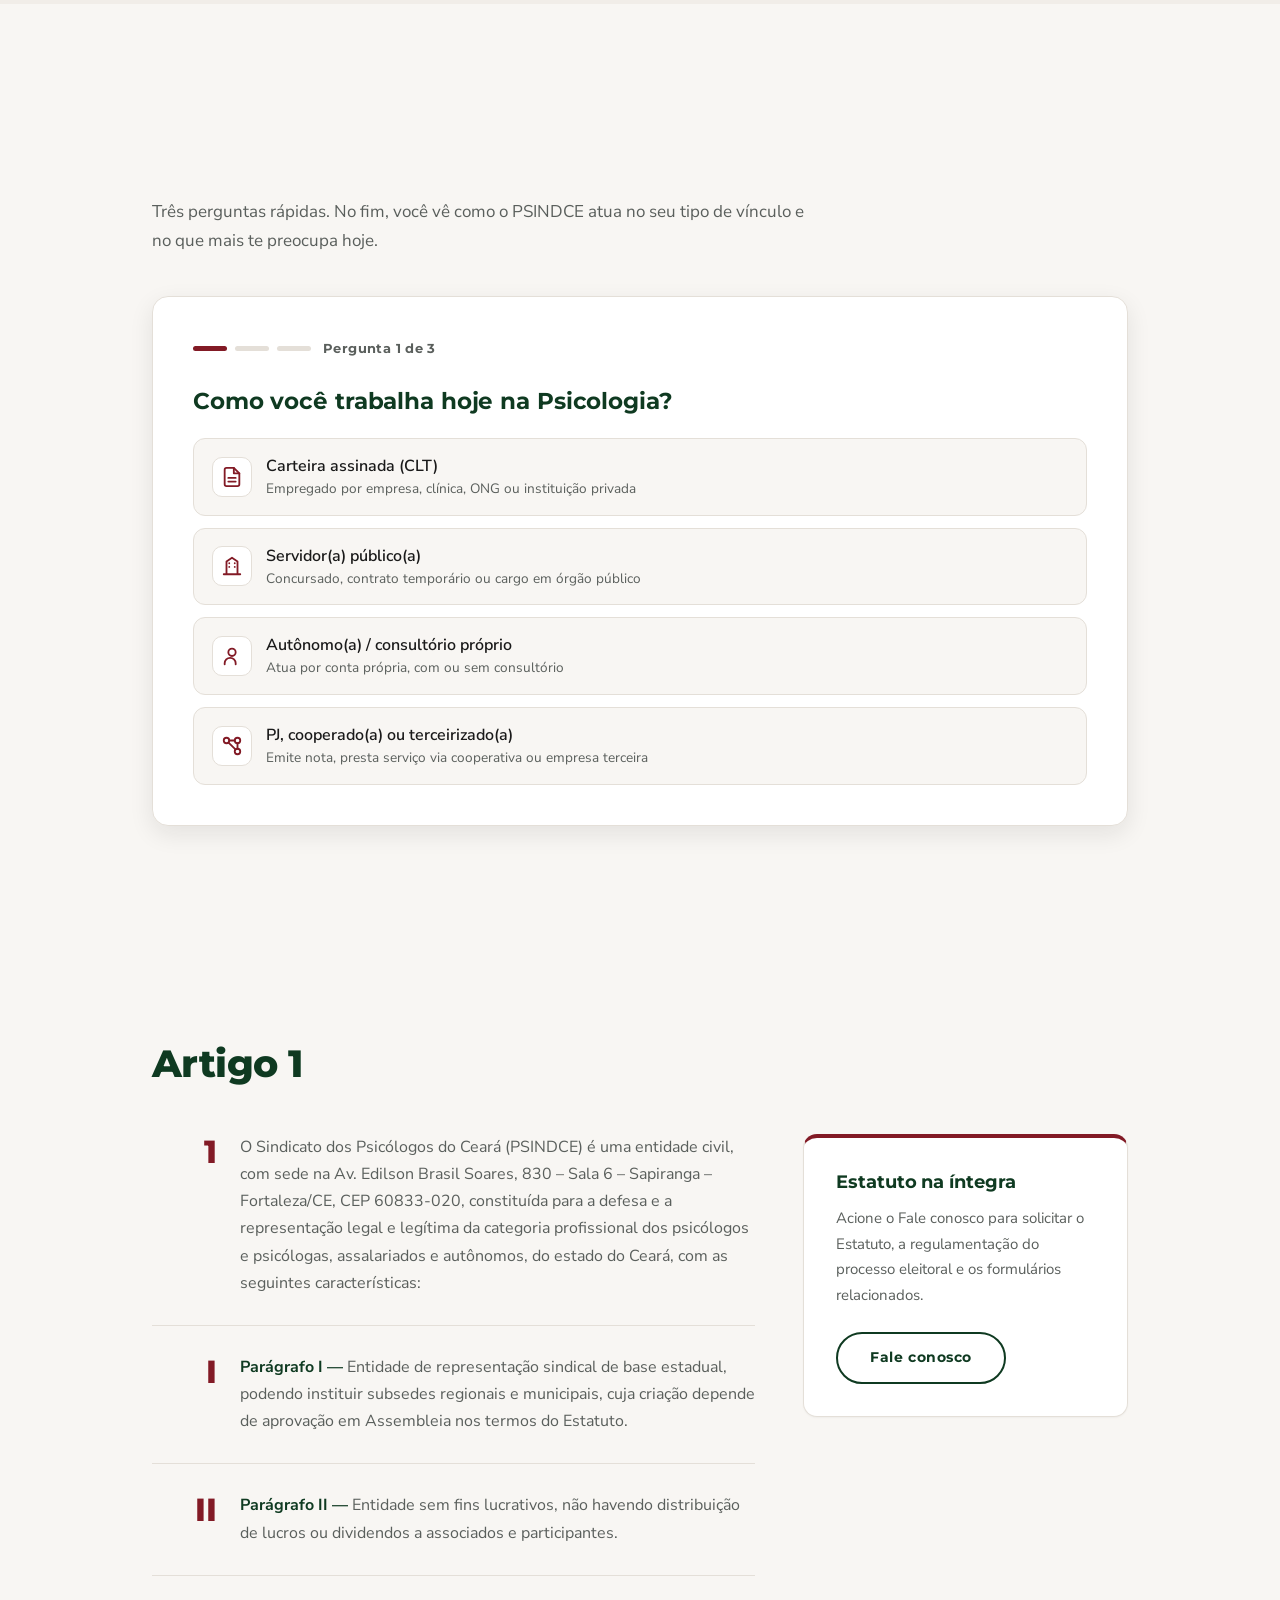
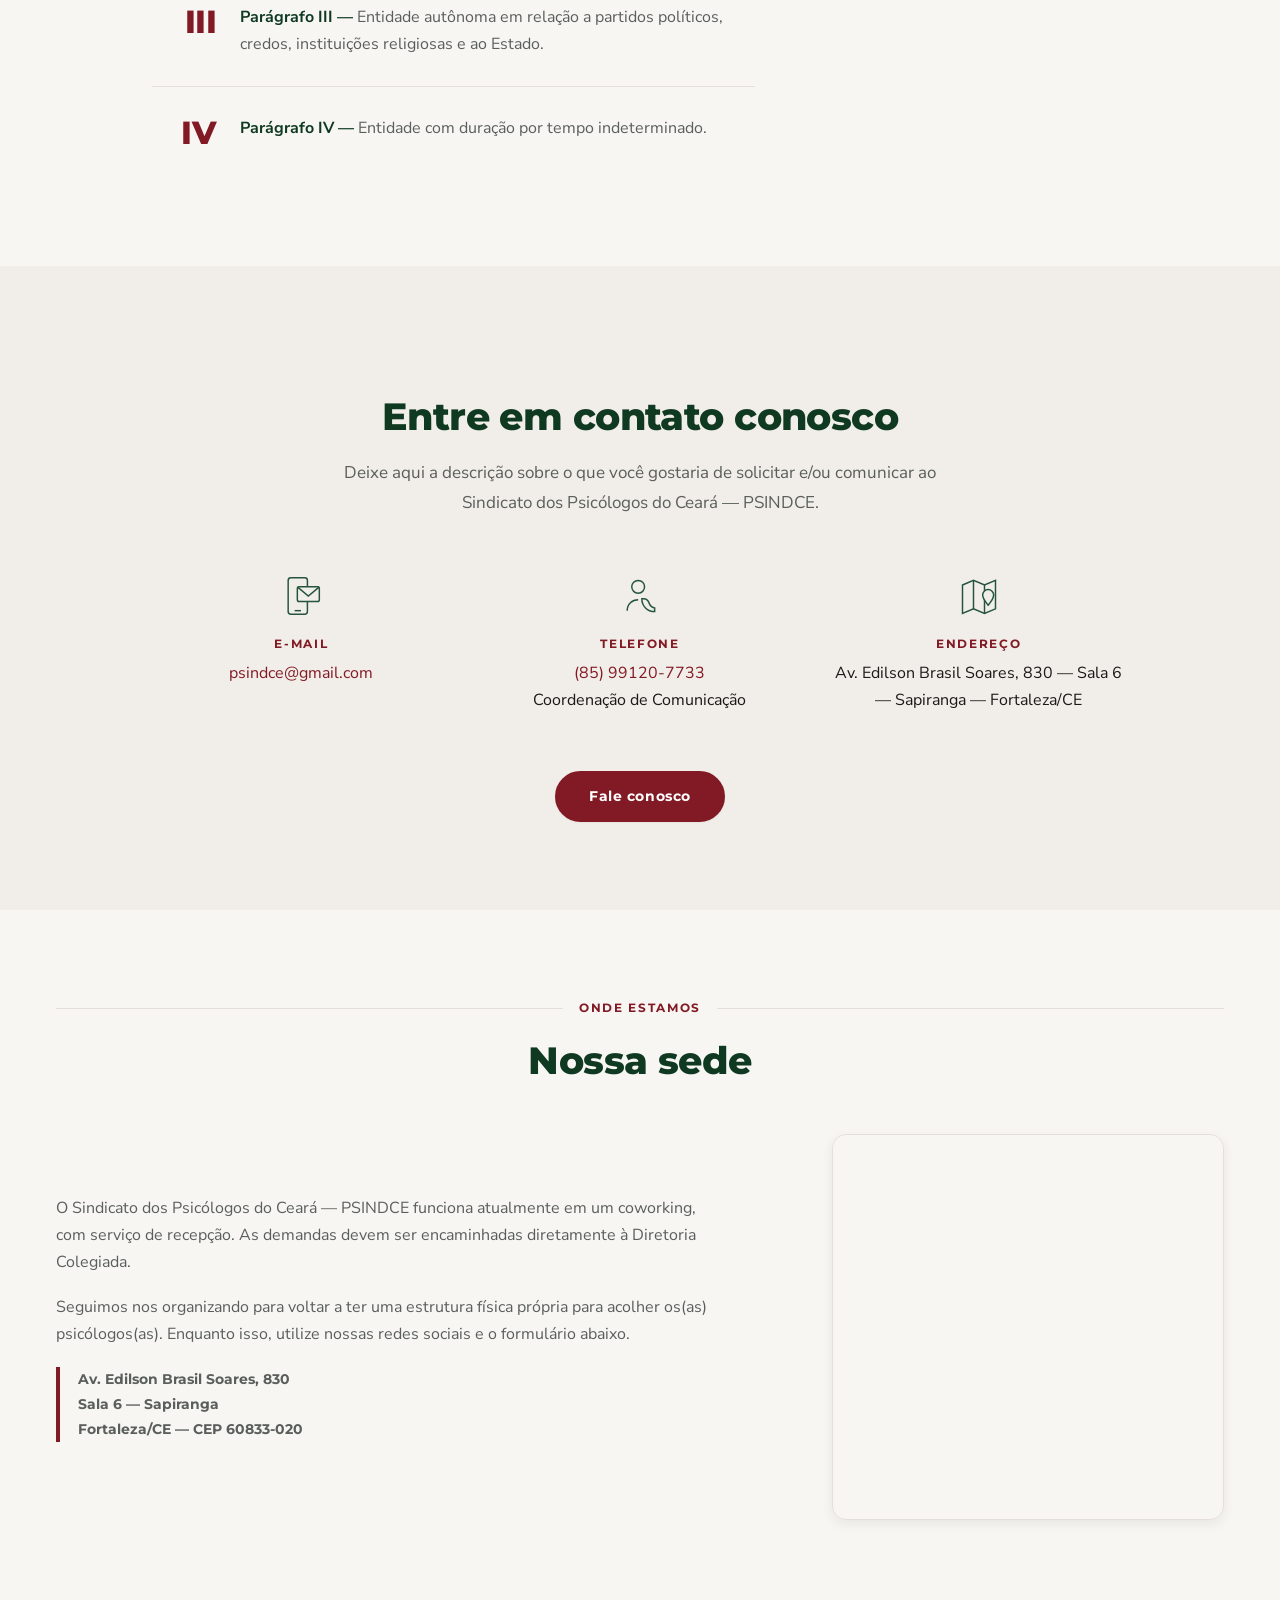
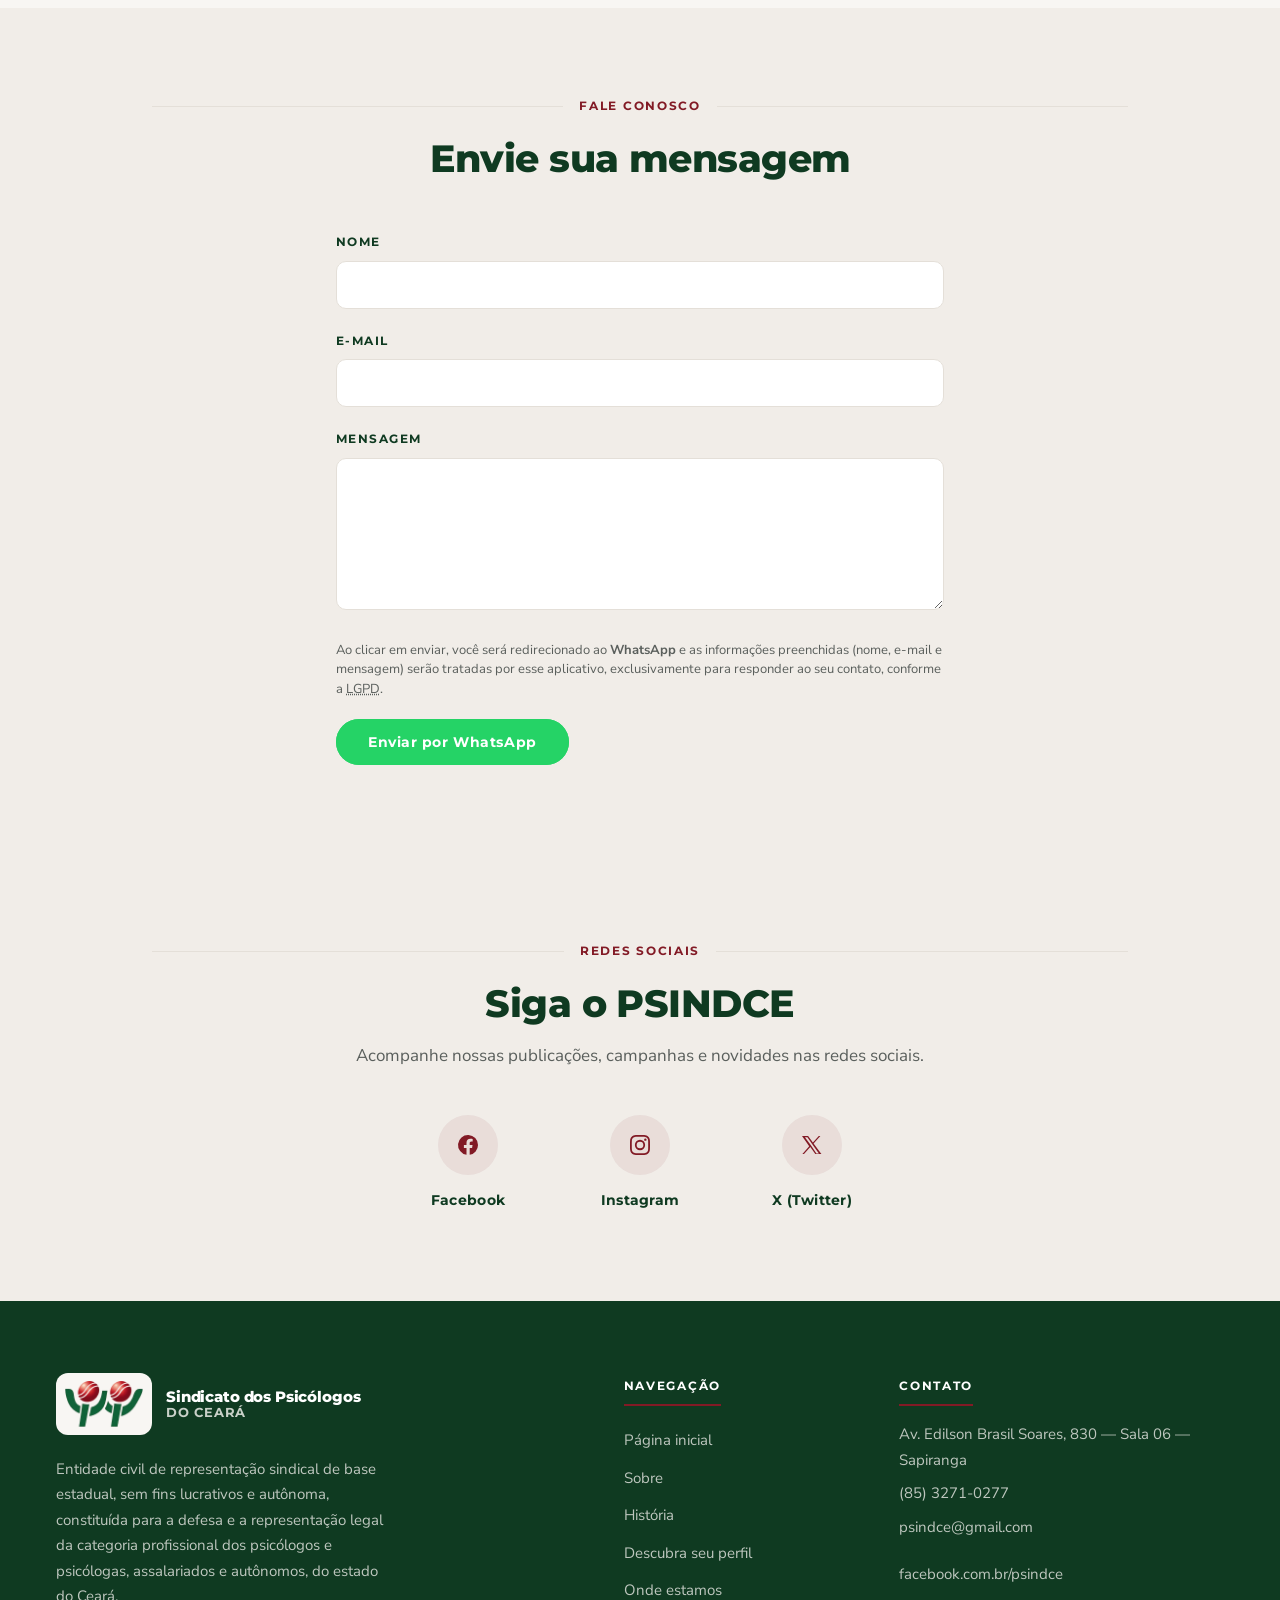
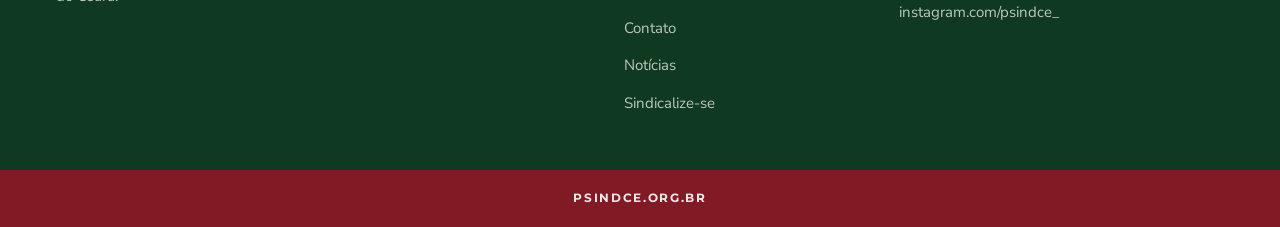
==== commit d520dd27: "Update index.html" ====
--- a/index.html
+++ b/index.html
@@ -180,6 +180,120 @@
     font-family:var(--font-display);font-size:.875rem;font-weight:700;letter-spacing:.02em;
   }
 
+  /* --- QUIZ DE PERFIL ---------------------------------------------------
+     Três perguntas encadeadas; o resultado é montado pelo script no fim
+     da página. Sem JS a seção inteira fica oculta (ver <noscript>).      */
+  .quiz{scroll-margin-top:6rem}
+
+  .quiz-card{
+    background:var(--card);border:1px solid var(--border);border-radius:16px;
+    padding:clamp(1.5rem,4vw,2.5rem);box-shadow:var(--shadow-lg);margin-top:2.5rem;
+  }
+
+  .quiz-progresso{display:flex;align-items:center;gap:.75rem;margin-bottom:1.75rem}
+
+  .quiz-pontos{display:flex;gap:.5rem}
+
+  .quiz-ponto{
+    width:34px;height:5px;border-radius:999px;
+    background:var(--border);transition:background .3s ease-out;
+  }
+
+  .quiz-ponto.is-on{background:var(--accent)}
+
+  .quiz-passo{
+    font-family:var(--font-display);font-size:.8125rem;font-weight:700;
+    letter-spacing:.03em;color:var(--muted-foreground);
+  }
+
+  .quiz-q{
+    font-size:clamp(1.125rem,2.6vw,1.4375rem);line-height:1.25;
+    margin-bottom:1.375rem;
+  }
+
+  .quiz-opcoes{display:grid;gap:.75rem}
+
+  .quiz-opcao{
+    display:flex;align-items:center;gap:.875rem;width:100%;text-align:left;
+    background:var(--background);border:1.5px solid var(--border);border-radius:12px;
+    padding:1rem 1.125rem;cursor:pointer;touch-action:manipulation;
+    font-family:var(--font-body);font-size:1rem;font-weight:600;color:var(--foreground);
+    transition:border-color .18s ease-out,background .18s ease-out,transform .12s ease-out;
+  }
+
+  .quiz-opcao:hover{border-color:var(--accent);background:var(--accent-soft)}
+
+  .quiz-opcao:active{transform:scale(.99)}
+
+  .quiz-opcao .quiz-ico{
+    flex:none;width:40px;height:40px;border-radius:10px;
+    display:flex;align-items:center;justify-content:center;
+    background:var(--card);border:1px solid var(--border);color:var(--accent);
+  }
+
+  .quiz-opcao .quiz-ico svg{width:22px;height:22px}
+
+  .quiz-opcao small{
+    display:block;font-weight:400;font-size:.85rem;
+    color:var(--muted-foreground);margin-top:2px;line-height:1.45;
+  }
+
+  .quiz-voltar{
+    display:inline-flex;align-items:center;gap:.375rem;
+    background:none;border:none;cursor:pointer;margin-top:1.25rem;min-height:44px;
+    font-family:var(--font-display);font-size:.8125rem;font-weight:700;
+    color:var(--muted-foreground);transition:color .2s ease-out;
+  }
+
+  .quiz-voltar:hover{color:var(--accent)}
+
+  .quiz-voltar[hidden]{display:none}
+
+  .quiz-resultado{display:none}
+
+  .quiz-resultado.is-on{
+    display:block;
+    animation:sobe-fade .45s cubic-bezier(.22,.61,.36,1) both;
+  }
+
+  .quiz-selo{
+    display:inline-flex;align-items:center;gap:.5rem;
+    background:var(--accent-soft);color:var(--accent);border:1px solid var(--border);
+    font-family:var(--font-display);font-size:.75rem;font-weight:700;
+    letter-spacing:.08em;text-transform:uppercase;
+    padding:.4375rem .875rem;border-radius:999px;margin-bottom:1.125rem;
+  }
+
+  .quiz-selo svg{width:16px;height:16px;flex:none}
+
+  .quiz-rtitulo{
+    font-size:clamp(1.375rem,3.4vw,1.875rem);line-height:1.2;
+    letter-spacing:-.01em;font-weight:800;margin-bottom:.875rem;
+  }
+
+  .quiz-rtexto{font-size:1.0625rem;line-height:1.7}
+
+  .quiz-rtexto strong{color:var(--accent)}
+
+  .quiz-rlista{list-style:none;margin:1.375rem 0 .5rem;display:grid;gap:.75rem}
+
+  .quiz-rlista li{display:flex;gap:.75rem;align-items:flex-start;line-height:1.55}
+
+  .quiz-rlista svg{flex:none;width:22px;height:22px;margin-top:.25rem;color:var(--verde-medio)}
+
+  .quiz-acoes{
+    display:flex;flex-wrap:wrap;gap:1rem;margin-top:1.875rem;
+    padding-top:1.625rem;border-top:1px solid var(--border);
+  }
+
+  .quiz-refazer{
+    background:none;border:none;cursor:pointer;margin-top:1.375rem;min-height:44px;
+    font-family:var(--font-body);font-size:.875rem;
+    color:var(--muted-foreground);text-decoration:underline;
+  }
+
+  .quiz-refazer:hover{color:var(--accent)}
+
   @media(max-width:900px){
     nav{
       display:none;position:absolute;top:100%;left:0;right:0;
@@ -224,6 +338,8 @@
     .btn{width:100%}
     .card-body{padding:1.5rem}
     .caixa{padding:1.75rem}
+    .quiz-opcao{padding:.875rem 1rem;font-size:.9375rem}
+    .quiz-ponto{width:26px}
   }
 
   @media(prefers-reduced-motion:reduce){
@@ -263,7 +379,9 @@
     .js-reveal{opacity:1;transform:none}
     .rotulo.js-reveal::before,.rotulo.js-reveal::after{transform:none}
     .form-status{opacity:1;transform:none}
-  </style>
+    /* o quiz é montado por script: sem JS não há o que mostrar */
+    #quiz-perfil{display:none}
+</style>
 </noscript>
 </head>
 <body>
@@ -366,6 +484,51 @@
   </div>
 </section>
 
+<!-- QUIZ DE PERFIL -->
+<section class="quiz" id="quiz-perfil">
+  <div class="wrap">
+    <div class="rotulo esq js-reveal"><span>Você está protegido?</span></div>
+    <h2 class="js-reveal">Descubra o que o sindicato faz pela sua realidade</h2>
+    <p class="lead js-reveal" style="margin-top:1.25rem">Três perguntas rápidas. No fim, você vê como o PSINDCE atua no seu tipo de vínculo e no que mais te preocupa hoje.</p>
+
+    <div class="quiz-card js-reveal">
+      <!-- PERGUNTAS -->
+      <div id="quizPerguntas">
+        <div class="quiz-progresso">
+          <div class="quiz-pontos" aria-hidden="true">
+            <span class="quiz-ponto is-on"></span>
+            <span class="quiz-ponto"></span>
+            <span class="quiz-ponto"></span>
+          </div>
+          <span class="quiz-passo" id="quizPasso">Pergunta 1 de 3</span>
+        </div>
+
+        <h3 class="quiz-q" id="quizPergunta"></h3>
+        <div class="quiz-opcoes" id="quizOpcoes" role="group" aria-labelledby="quizPergunta"></div>
+
+        <button type="button" class="quiz-voltar" id="quizVoltar" hidden>
+          <svg width="16" height="16" viewBox="0 0 24 24" fill="none" stroke="currentColor" stroke-width="2.5" stroke-linecap="round" stroke-linejoin="round" aria-hidden="true"><path d="M19 12H5M12 19l-7-7 7-7"/></svg>
+          Voltar
+        </button>
+      </div>
+
+      <!-- RESULTADO -->
+      <div class="quiz-resultado" id="quizResultado" role="status" aria-live="polite">
+        <span class="quiz-selo" id="quizSelo"></span>
+        <h3 class="quiz-rtitulo" id="quizTitulo"></h3>
+        <p class="quiz-rtexto" id="quizTexto"></p>
+        <ul class="quiz-rlista" id="quizLista"></ul>
+
+        <div class="quiz-acoes">
+          <a class="btn btn-primary" href="sindicalize-se.html">Quero me filiar</a>
+          <a class="btn btn-outline" id="quizWhats" href="https://wa.me/5585991207733" target="_blank" rel="noopener">Falar com o sindicato</a>
+        </div>
+        <button type="button" class="quiz-refazer" id="quizRefazer">Refazer o teste</button>
+      </div>
+    </div>
+  </div>
+</section>
+
 <!-- ESTATUTO -->
 <section id="estatuto">
   <div class="wrap">
@@ -563,6 +726,7 @@
           <li><a href="#topo">Página inicial</a></li>
           <li><a href="sobre.html">Sobre</a></li>
           <li><a href="sobre.html#historia">História</a></li>
+          <li><a href="#quiz-perfil">Descubra seu perfil</a></li>
           <li><a href="#onde">Onde estamos</a></li>
           <li><a href="#contato">Contato</a></li>
           <li><a href="noticias.html">Notícias</a></li>
@@ -763,6 +927,201 @@
       });
     });
   })();
+
+  /* --- QUIZ DE PERFIL ----------------------------------------------------
+     Três perguntas: vínculo, campo de atuação e principal preocupação. O
+     vínculo define o perfil mostrado no fim; a preocupação acrescenta uma
+     frase de foco e o campo entra na mensagem pré-preenchida do WhatsApp. */
+  (function(){
+    var elPergunta = document.getElementById('quizPergunta');
+    if (!elPergunta) return;
+
+    var WHATSAPP = '5585991207733';   // Coordenação de Comunicação
+
+    var perguntas = [
+      {
+        q: 'Como você trabalha hoje na Psicologia?',
+        chave: 'vinculo',
+        opcoes: [
+          {v:'clt',     t:'Carteira assinada (CLT)',            s:'Empregado por empresa, clínica, ONG ou instituição privada', ico:'doc'},
+          {v:'publico', t:'Servidor(a) público(a)',             s:'Concursado, contrato temporário ou cargo em órgão público',  ico:'predio'},
+          {v:'auto',    t:'Autônomo(a) / consultório próprio',  s:'Atua por conta própria, com ou sem consultório',             ico:'pessoa'},
+          {v:'pj',      t:'PJ, cooperado(a) ou terceirizado(a)',s:'Emite nota, presta serviço via cooperativa ou empresa terceira', ico:'rede'}
+        ]
+      },
+      {
+        q: 'Em qual campo você atua principalmente?',
+        chave: 'setor',
+        opcoes: [
+          {v:'saude',   t:'Saúde',               s:'SUS, hospitais, CAPS, clínicas',        ico:'coracao'},
+          {v:'social',  t:'Assistência social',  s:'CRAS, CREAS, SUAS, acolhimento',        ico:'maos'},
+          {v:'edu',     t:'Educação',            s:'Escolas, universidades, NAPE',          ico:'livro'},
+          {v:'org',     t:'Organizacional / RH', s:'Empresas, seleção, saúde do trabalhador', ico:'predio'},
+          {v:'clinica', t:'Clínica particular',  s:'Consultório e atendimento privado',     ico:'pessoa'}
+        ]
+      },
+      {
+        q: 'O que mais te preocupa no trabalho hoje?',
+        chave: 'dor',
+        opcoes: [
+          {v:'salario', t:'Remuneração abaixo do justo',      s:'', ico:'moeda'},
+          {v:'jornada', t:'Carga horária e jornada',          s:'', ico:'relogio'},
+          {v:'estab',   t:'Falta de estabilidade',            s:'', ico:'escudo'},
+          {v:'cond',    t:'Condições de trabalho',            s:'', ico:'engrenagem'},
+          {v:'info',    t:'Só quero conhecer meus direitos',  s:'', ico:'info'}
+        ]
+      }
+    ];
+
+    var ICONES = {
+      doc:'<path d="M14 2H6a2 2 0 0 0-2 2v16a2 2 0 0 0 2 2h12a2 2 0 0 0 2-2V8z"/><path d="M14 2v6h6M8 13h8M8 17h8"/>',
+      predio:'<path d="M3 21h18M6 21V7l6-4 6 4v14M9 9h.01M9 13h.01M15 9h.01M15 13h.01"/>',
+      pessoa:'<circle cx="12" cy="8" r="4"/><path d="M4 21v-1a6 6 0 0 1 12 0v1"/>',
+      rede:'<circle cx="6" cy="6" r="3"/><circle cx="18" cy="18" r="3"/><circle cx="18" cy="6" r="3"/><path d="M9 6h6M18 9v6M8.5 8.5l7 7"/>',
+      coracao:'<path d="M20.8 5.6a5.5 5.5 0 0 0-8.8 1 5.5 5.5 0 0 0-8.8-1 5.5 5.5 0 0 0 0 8L12 21l8.8-7.4a5.5 5.5 0 0 0 0-8z"/>',
+      maos:'<path d="M8 12l2 2 4-4M4 10v6a2 2 0 0 0 2 2h12a2 2 0 0 0 2-2v-6"/><path d="M4 10l3-6h10l3 6"/>',
+      livro:'<path d="M4 5a2 2 0 0 1 2-2h13v16H6a2 2 0 0 0-2 2z"/><path d="M19 3v18"/>',
+      moeda:'<circle cx="12" cy="12" r="9"/><path d="M12 7v10M14.5 9.5A2.5 2.5 0 0 0 12 8h-.5a2 2 0 0 0 0 4h1a2 2 0 0 1 0 4H12a2.5 2.5 0 0 1-2.5-1.5"/>',
+      relogio:'<circle cx="12" cy="12" r="9"/><path d="M12 7v5l3 2"/>',
+      escudo:'<path d="M12 3l8 3v6c0 5-3.5 8-8 9-4.5-1-8-4-8-9V6z"/>',
+      engrenagem:'<circle cx="12" cy="12" r="3"/><path d="M12 2v3M12 19v3M4.2 4.2l2.1 2.1M17.7 17.7l2.1 2.1M2 12h3M19 12h3M4.2 19.8l2.1-2.1M17.7 6.3l2.1-2.1"/>',
+      info:'<circle cx="12" cy="12" r="9"/><path d="M12 11v5M12 8h.01"/>',
+      check:'<path d="M20 6L9 17l-5-5"/>'
+    };
+
+    /* O vínculo é o que define o perfil apresentado no resultado. */
+    var perfis = {
+      clt:{
+        selo:'Psicólogo(a) CLT',
+        titulo:'Você é da classe assalariada — e é exatamente para quem o sindicato existe.',
+        texto:'Como profissional de carteira assinada, você é <strong>diretamente representado(a)</strong> pelo PSINDCE nas negociações que definem piso, reajuste e condições da categoria. É a base que o sindicato defende na mesa de negociação.',
+        itens:['Convenções e acordos coletivos que valem para o seu contrato','Defesa do piso salarial e da jornada de 30 horas','Apoio em rescisão, desvio de função e horas extras']
+      },
+      publico:{
+        selo:'Psicólogo(a) servidor(a)',
+        titulo:'Servidor também é categoria — e também precisa de representação.',
+        texto:'Concurso não substitui sindicato. O PSINDCE atua na <strong>defesa de condições de trabalho, reposição salarial e valorização</strong> do psicólogo no serviço público estadual e municipal.',
+        itens:['Mobilização por planos de carreira e reposição','Representação em pautas do serviço público','Orientação sobre jornada e acúmulo de cargos']
+      },
+      auto:{
+        selo:'Psicólogo(a) autônomo(a)',
+        titulo:'Trabalhar por conta própria não significa estar sozinho(a).',
+        texto:'O PSINDCE representa também autônomos e liberais. Filiar-se dá <strong>respaldo institucional, rede de apoio e voz coletiva</strong> em pautas que afetam quem atua por conta própria.',
+        itens:['Orientação sobre valores de referência e honorários','Convênios e vantagens do Cartão do Associado','Representação da categoria em políticas públicas']
+      },
+      pj:{
+        selo:'Psicólogo(a) PJ / terceirizado(a)',
+        titulo:'Vínculo disfarçado é a pauta mais urgente da categoria.',
+        texto:'PJ, cooperativa e terceirização muitas vezes escondem uma relação de emprego. O sindicato ajuda a <strong>identificar irregularidades e cobrar direitos</strong> que a contratação tenta mascarar.',
+        itens:['Análise de contratos e possível vínculo empregatício','Canal para denúncia de precarização','Apoio coletivo contra pejotização forçada']
+      }
+    };
+
+    /* Frase de foco acrescentada conforme a principal preocupação. */
+    var dores = {
+      salario:'Como sua maior preocupação é a <strong>remuneração</strong>, saiba que a luta pelo piso é uma das frentes centrais do sindicato.',
+      jornada:'Como o que mais pesa pra você é a <strong>jornada</strong>, a defesa das 30 horas semanais é bandeira histórica da categoria.',
+      estab:'Como a <strong>estabilidade</strong> te preocupa, a ação coletiva é o que mais protege contra demissões e contratos frágeis.',
+      cond:'Como o ponto é <strong>condições de trabalho</strong>, o sindicato recebe e encaminha denúncias de ambientes inadequados.',
+      info:'Você quer <strong>entender seus direitos</strong> — e esse é o melhor primeiro passo. O sindicato existe pra isso.'
+    };
+
+    var setores = {saude:'Saúde',social:'Assistência social',edu:'Educação',org:'Organizacional',clinica:'Clínica particular'};
+
+    var elOpcoes    = document.getElementById('quizOpcoes');
+    var elPasso     = document.getElementById('quizPasso');
+    var elVoltar    = document.getElementById('quizVoltar');
+    var elCaixa     = document.getElementById('quizPerguntas');
+    var elResultado = document.getElementById('quizResultado');
+    var pontos      = document.querySelectorAll('.quiz-ponto');
+    var secao       = document.getElementById('quiz-perfil');
+
+    var indice = 0;
+    var respostas = {};
+
+    function icone(nome){
+      return '<svg viewBox="0 0 24 24" fill="none" stroke="currentColor" stroke-width="2" '
+           + 'stroke-linecap="round" stroke-linejoin="round" aria-hidden="true">'
+           + (ICONES[nome] || '') + '</svg>';
+    }
+
+    function rolaAteOQuiz(){
+      var reduzido = window.matchMedia
+        && window.matchMedia('(prefers-reduced-motion: reduce)').matches;
+      secao.scrollIntoView({behavior: reduzido ? 'auto' : 'smooth', block:'start'});
+    }
+
+    function desenha(focar){
+      var p = perguntas[indice];
+      elPergunta.textContent = p.q;
+      elPasso.textContent = 'Pergunta ' + (indice + 1) + ' de ' + perguntas.length;
+      elVoltar.hidden = indice === 0;
+      Array.prototype.forEach.call(pontos, function(ponto, i){
+        ponto.classList.toggle('is-on', i <= indice);
+      });
+
+      elOpcoes.innerHTML = '';
+      p.opcoes.forEach(function(o){
+        var botao = document.createElement('button');
+        botao.type = 'button';
+        botao.className = 'quiz-opcao';
+        botao.innerHTML =
+          '<span class="quiz-ico">' + icone(o.ico) + '</span>' +
+          '<span>' + o.t + (o.s ? '<small>' + o.s + '</small>' : '') + '</span>';
+        botao.addEventListener('click', function(){
+          respostas[p.chave] = o.v;
+          if (indice < perguntas.length - 1) { indice++; desenha(true); }
+          else { mostraResultado(); }
+        });
+        elOpcoes.appendChild(botao);
+      });
+
+      // só move o foco quando a troca partiu de um clique, nunca na carga
+      if (focar && elOpcoes.firstChild) elOpcoes.firstChild.focus();
+    }
+
+    function mostraResultado(){
+      var perfil = perfis[respostas.vinculo];
+      document.getElementById('quizSelo').innerHTML = icone('check') + ' ' + perfil.selo;
+      document.getElementById('quizTitulo').textContent = perfil.titulo;
+      document.getElementById('quizTexto').innerHTML =
+        perfil.texto + ' ' + (dores[respostas.dor] || '');
+
+      var lista = document.getElementById('quizLista');
+      lista.innerHTML = '';
+      perfil.itens.forEach(function(item){
+        var li = document.createElement('li');
+        li.innerHTML = icone('check') + '<span>' + item + '</span>';
+        lista.appendChild(li);
+      });
+
+      // WhatsApp já com o perfil na mensagem
+      var setor = setores[respostas.setor] || 'Psicologia';
+      var texto = 'Olá! Fiz o teste no site e meu perfil é: ' + perfil.selo
+                + ' atuando em ' + setor + '. Gostaria de saber mais sobre a filiação ao PSINDCE.';
+      document.getElementById('quizWhats').href =
+        'https://wa.me/' + WHATSAPP + '?text=' + encodeURIComponent(texto);
+
+      elCaixa.hidden = true;
+      elResultado.classList.add('is-on');
+      rolaAteOQuiz();
+    }
+
+    elVoltar.addEventListener('click', function(){
+      if (indice > 0) { indice--; desenha(true); }
+    });
+
+    document.getElementById('quizRefazer').addEventListener('click', function(){
+      indice = 0;
+      respostas = {};
+      elResultado.classList.remove('is-on');
+      elCaixa.hidden = false;
+      desenha(false);
+      rolaAteOQuiz();
+    });
+
+    desenha(false);
+  })();
 </script>
 </body>
 </html>
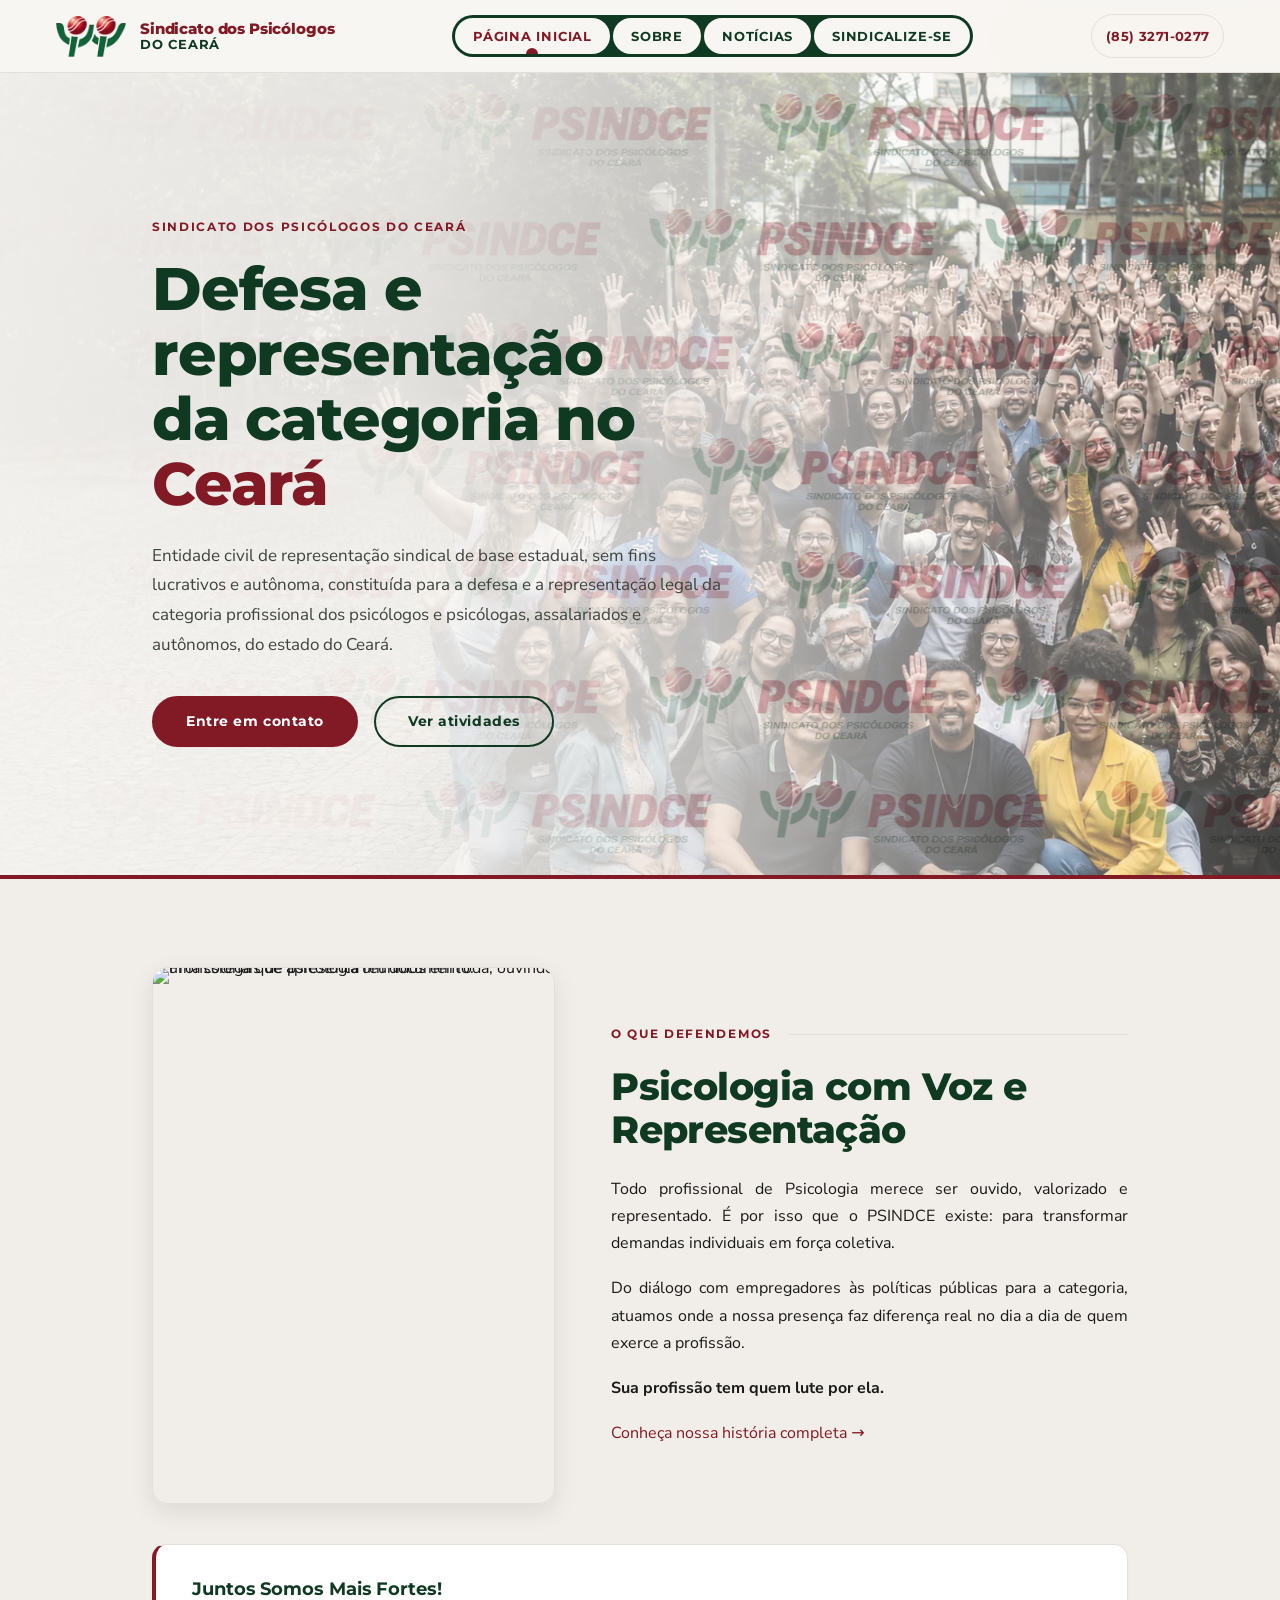
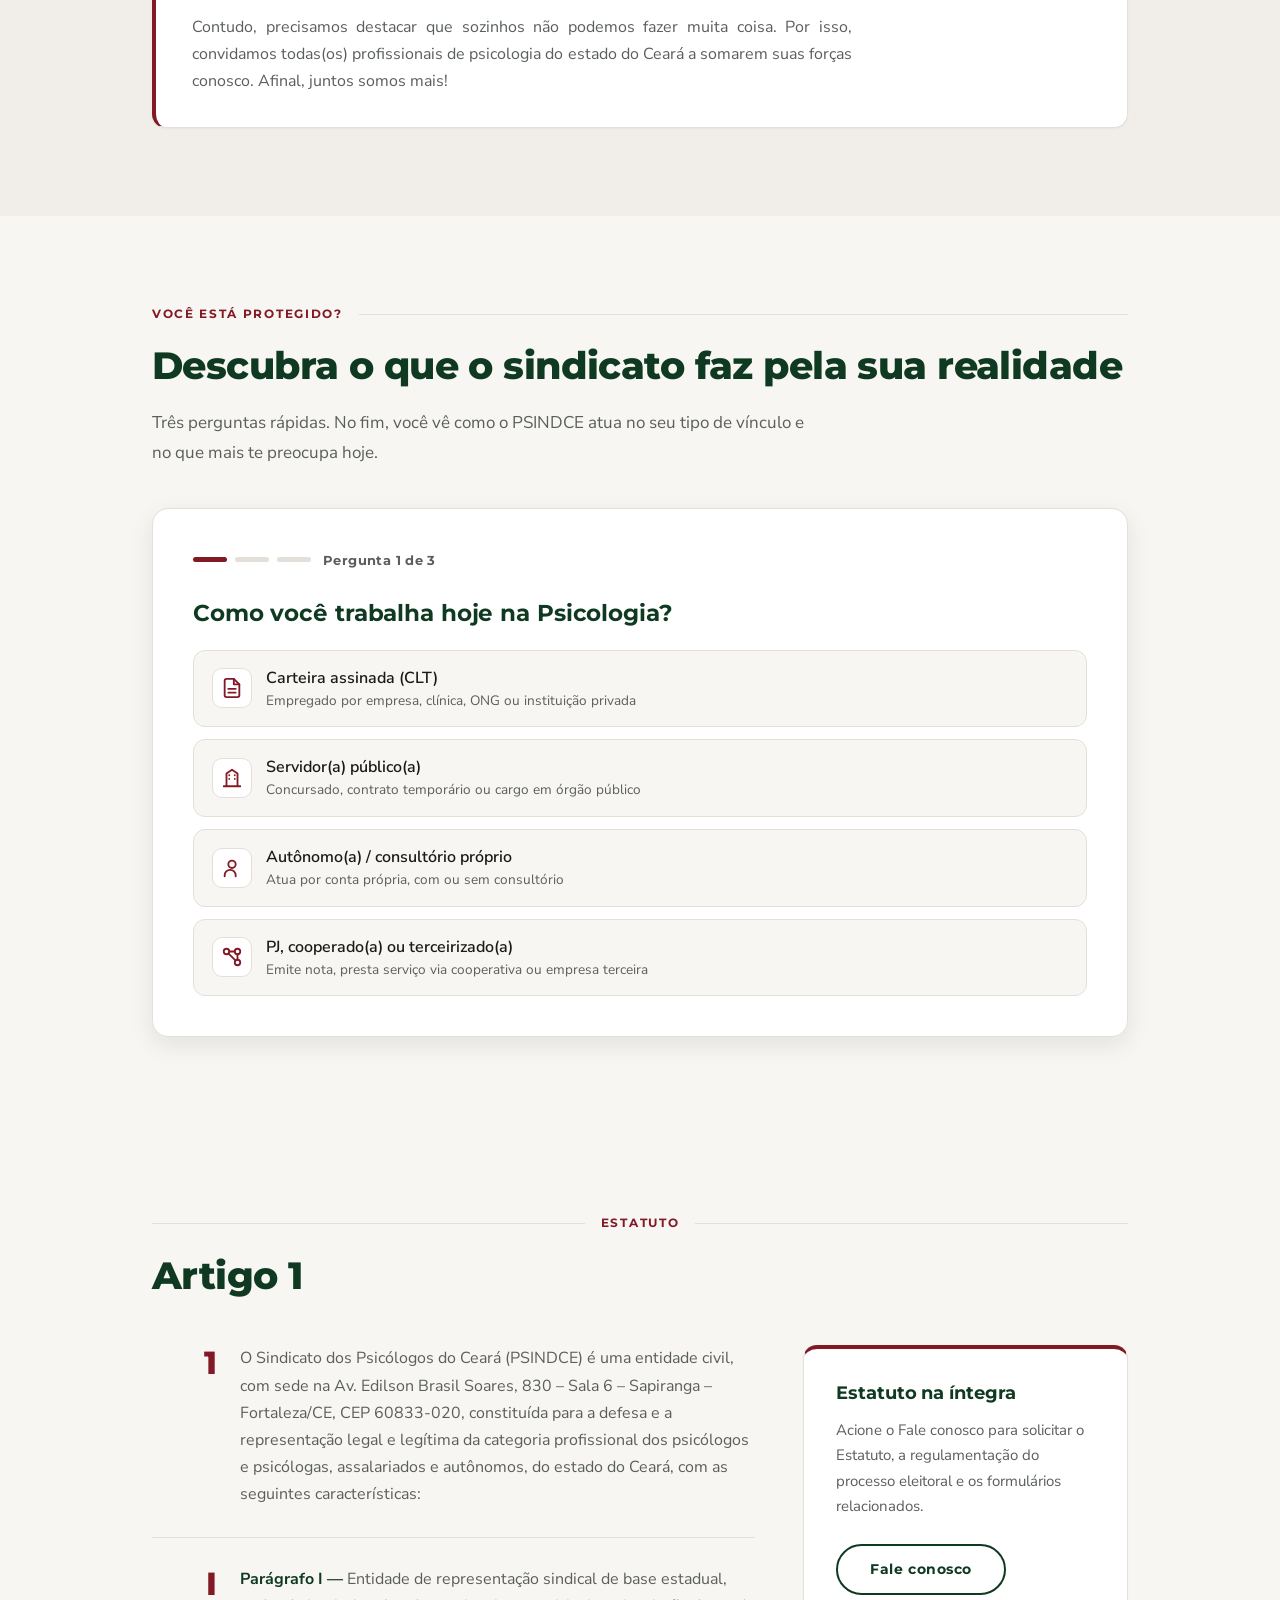
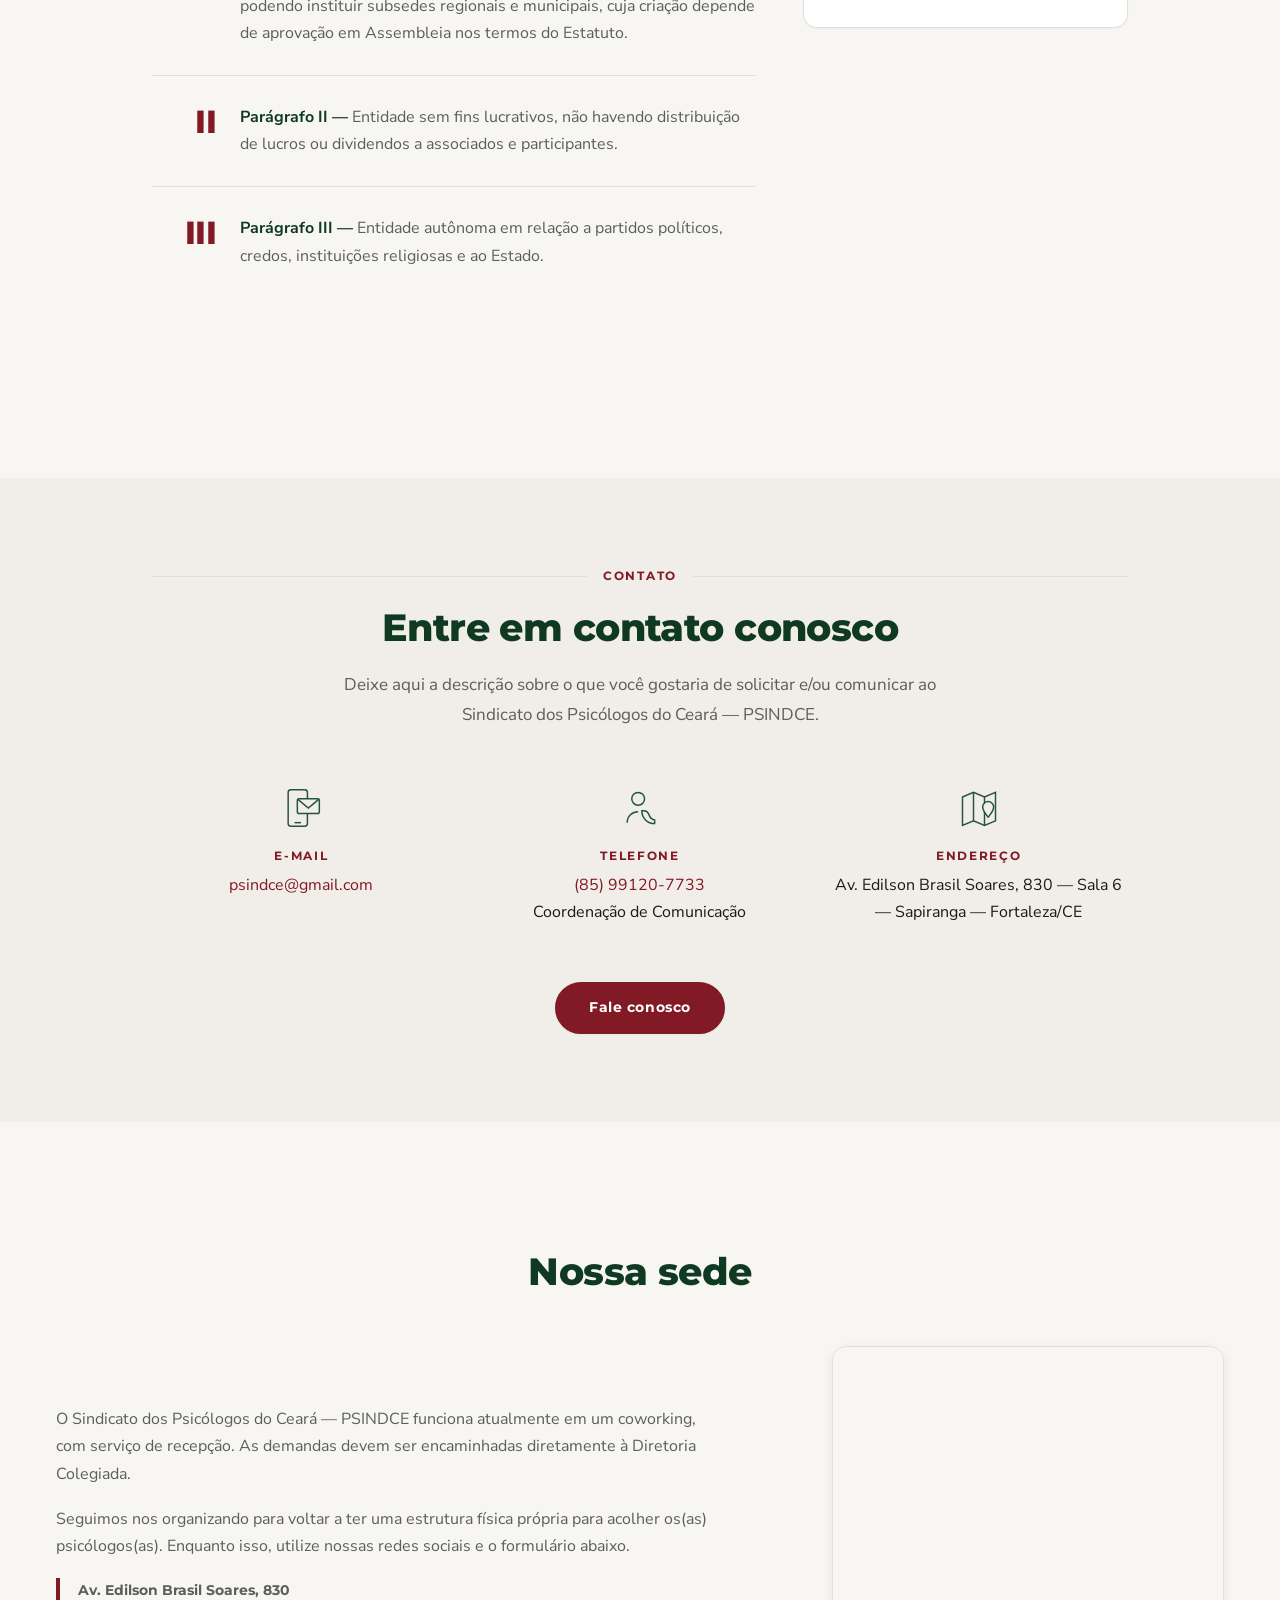
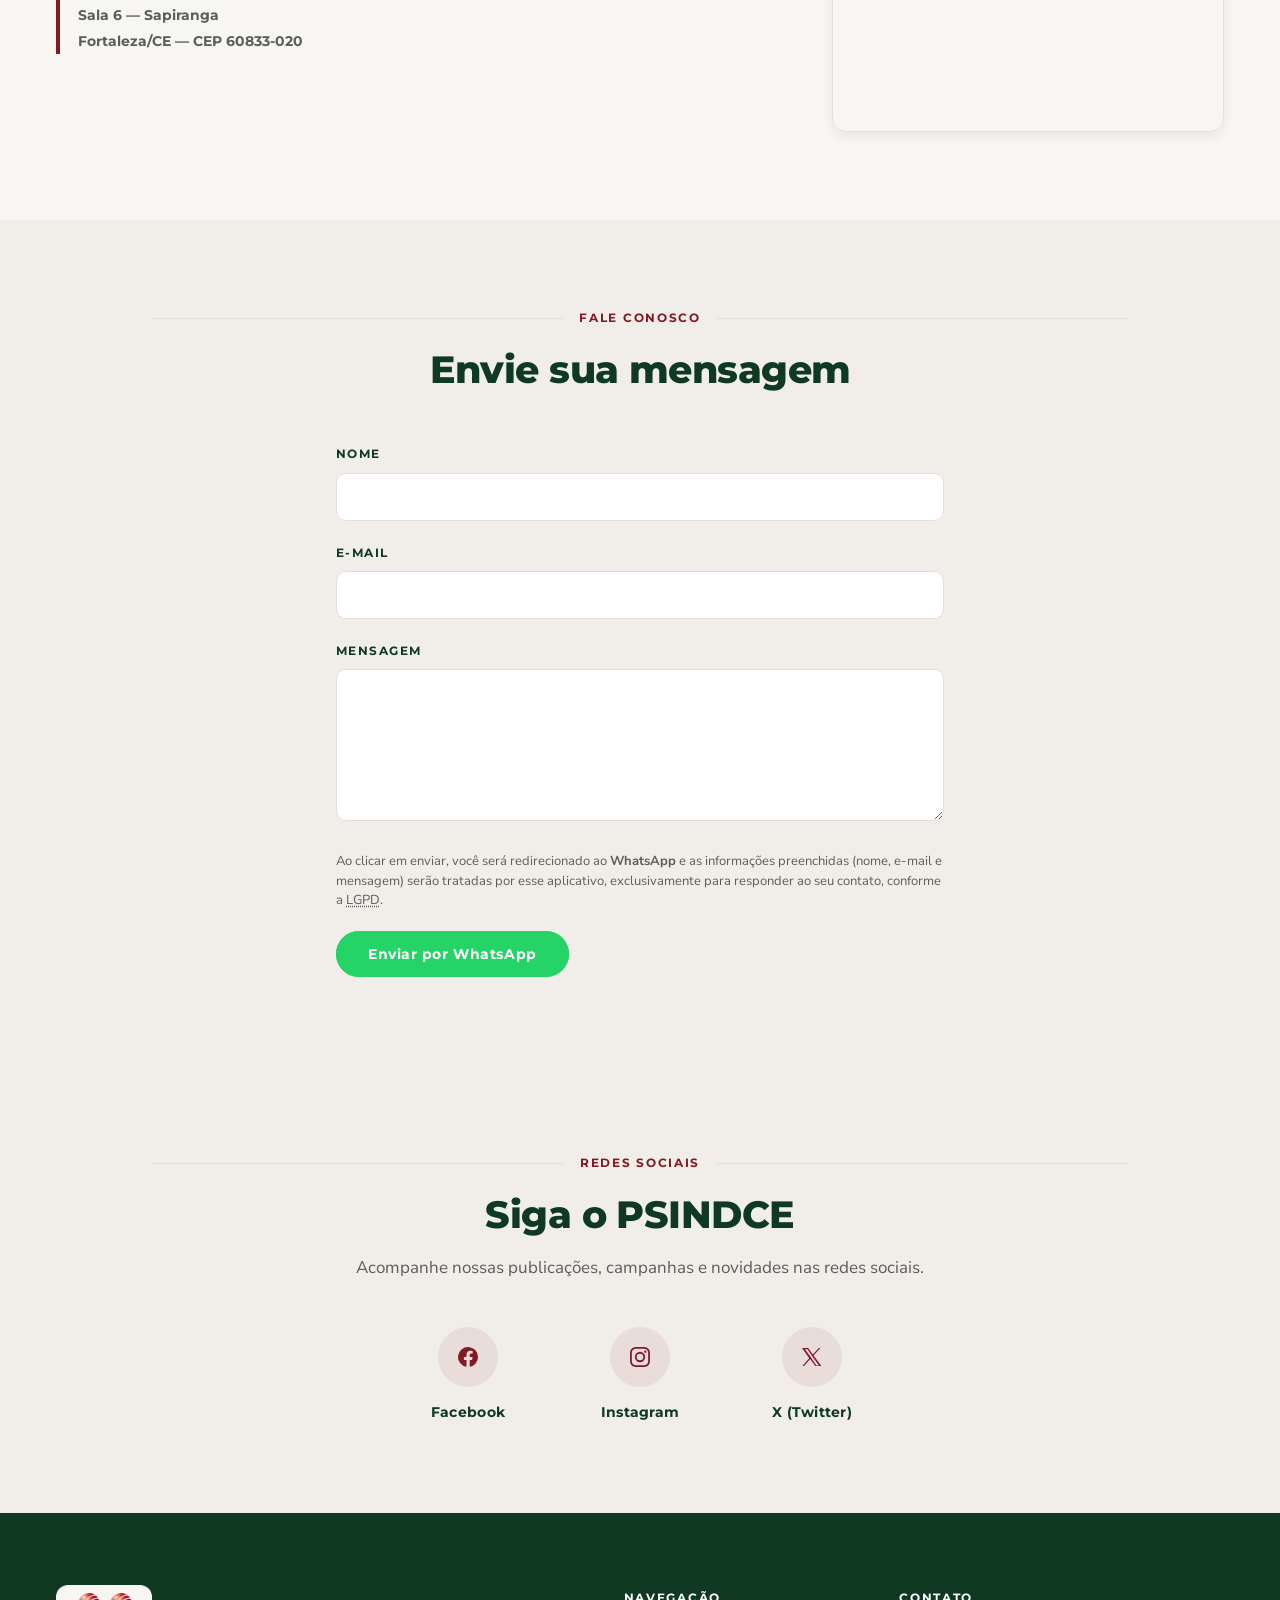
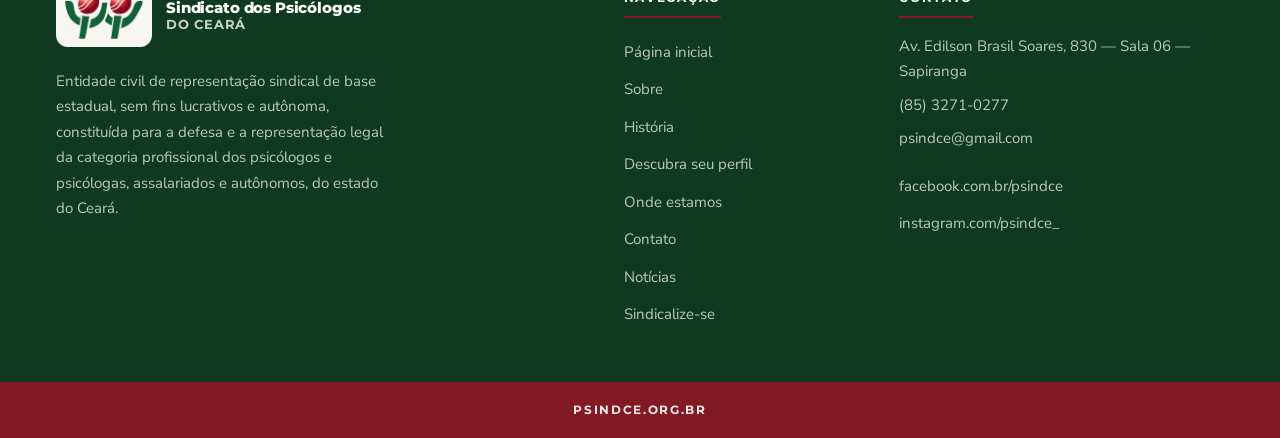
==== commit f7531453: "Add mission section with grid layout and content" ====
--- a/index.html
+++ b/index.html
@@ -180,6 +180,29 @@
     font-family:var(--font-display);font-size:.875rem;font-weight:700;letter-spacing:.02em;
   }
 
+  /* --- O QUE DEFENDEMOS --------------------------------------------------
+     Foto em retrato à esquerda, texto da seção à direita; abaixo de 900px
+     as duas colunas empilham e a foto vira um recorte panorâmico.        */
+  .missao-grid{
+    display:grid;grid-template-columns:.78fr 1fr;
+    gap:clamp(2rem,4.5vw,3.5rem);align-items:center;
+  }
+
+  .missao-foto{
+    border-radius:16px;overflow:hidden;line-height:0;
+    border:1px solid var(--border);box-shadow:var(--shadow-lg);
+  }
+
+  .missao-foto img{width:100%;height:auto;aspect-ratio:3/4;object-fit:cover}
+
+  /* texto corrido justificado — com hifenização, para o pt-BR não abrir
+     rios de espaço entre as palavras nas colunas mais estreitas */
+  .defendemos p{
+    text-align:justify;-webkit-hyphens:auto;hyphens:auto;
+  }
+
+  .missao-texto p{max-width:52ch}
+
   /* --- QUIZ DE PERFIL ---------------------------------------------------
      Três perguntas encadeadas; o resultado é montado pelo script no fim
      da página. Sem JS a seção inteira fica oculta (ver <noscript>).      */
@@ -315,7 +338,8 @@
     .pill-list{flex-direction:column;align-items:flex-start;gap:.25rem}
     .pill{padding:.75rem 0;min-height:44px}
     .menu-btn{display:block}
-    .estatuto-grid,.sede-grid,.contato-grid,.cards,.footer-grid{grid-template-columns:1fr}
+    .estatuto-grid,.sede-grid,.contato-grid,.cards,.footer-grid,.missao-grid{grid-template-columns:1fr}
+    .missao-foto img{aspect-ratio:4/3;object-position:center 38%}
     .estatuto-nota{position:static}
     section{padding:4rem 0}
     .hero{padding:5.5rem 0 4rem}
@@ -467,15 +491,24 @@
 
 
 <!-- MISSÃO -->
-<section class="muted">
+<section class="muted defendemos">
   <div class="wrap">
-    <div class="rotulo esq js-reveal"><span>O que defendemos</span></div>
-    <h2 class="js-reveal" style="margin-bottom:1.5rem">Psicologia com Voz e Representação</h2>
-    <p class="js-reveal">Todo profissional de Psicologia merece ser ouvido, valorizado e representado. É por isso que o PSINDCE existe: para transformar demandas individuais em força coletiva.</p>
-    <p class="js-reveal" style="margin-top:1.125rem">Do diálogo com empregadores às políticas públicas para a categoria, atuamos onde a nossa presença faz diferença real no dia a dia de quem exerce a profissão.</p>
-    <p class="js-reveal" style="margin-top:1.125rem"><strong>Sua profissão tem quem lute por ela.</strong></p>
-
-    <p class="js-reveal" style="margin-top:1.125rem"><a href="sobre.html#historia">Conheça nossa história completa →</a></p>
+    <div class="missao-grid">
+      <figure class="missao-foto js-reveal reveal-esq">
+        <img src="img/defendemos/defendemos.webp" width="960" height="1280" loading="lazy" decoding="async"
+             alt="Profissionais de psicologia reunidos em roda, ouvindo uma colega que apresenta um documento.">
+      </figure>
+
+      <div class="missao-texto">
+        <div class="rotulo esq js-reveal"><span>O que defendemos</span></div>
+        <h2 class="js-reveal" style="margin-bottom:1.5rem">Psicologia com Voz e Representação</h2>
+        <p class="js-reveal">Todo profissional de Psicologia merece ser ouvido, valorizado e representado. É por isso que o PSINDCE existe: para transformar demandas individuais em força coletiva.</p>
+        <p class="js-reveal" style="margin-top:1.125rem">Do diálogo com empregadores às políticas públicas para a categoria, atuamos onde a nossa presença faz diferença real no dia a dia de quem exerce a profissão.</p>
+        <p class="js-reveal" style="margin-top:1.125rem"><strong>Sua profissão tem quem lute por ela.</strong></p>
+
+        <p class="js-reveal" style="margin-top:1.125rem"><a href="sobre.html#historia">Conheça nossa história completa →</a></p>
+      </div>
+    </div>
 
     <div class="caixa js-reveal">
       <h3>Juntos Somos Mais Fortes!</h3>
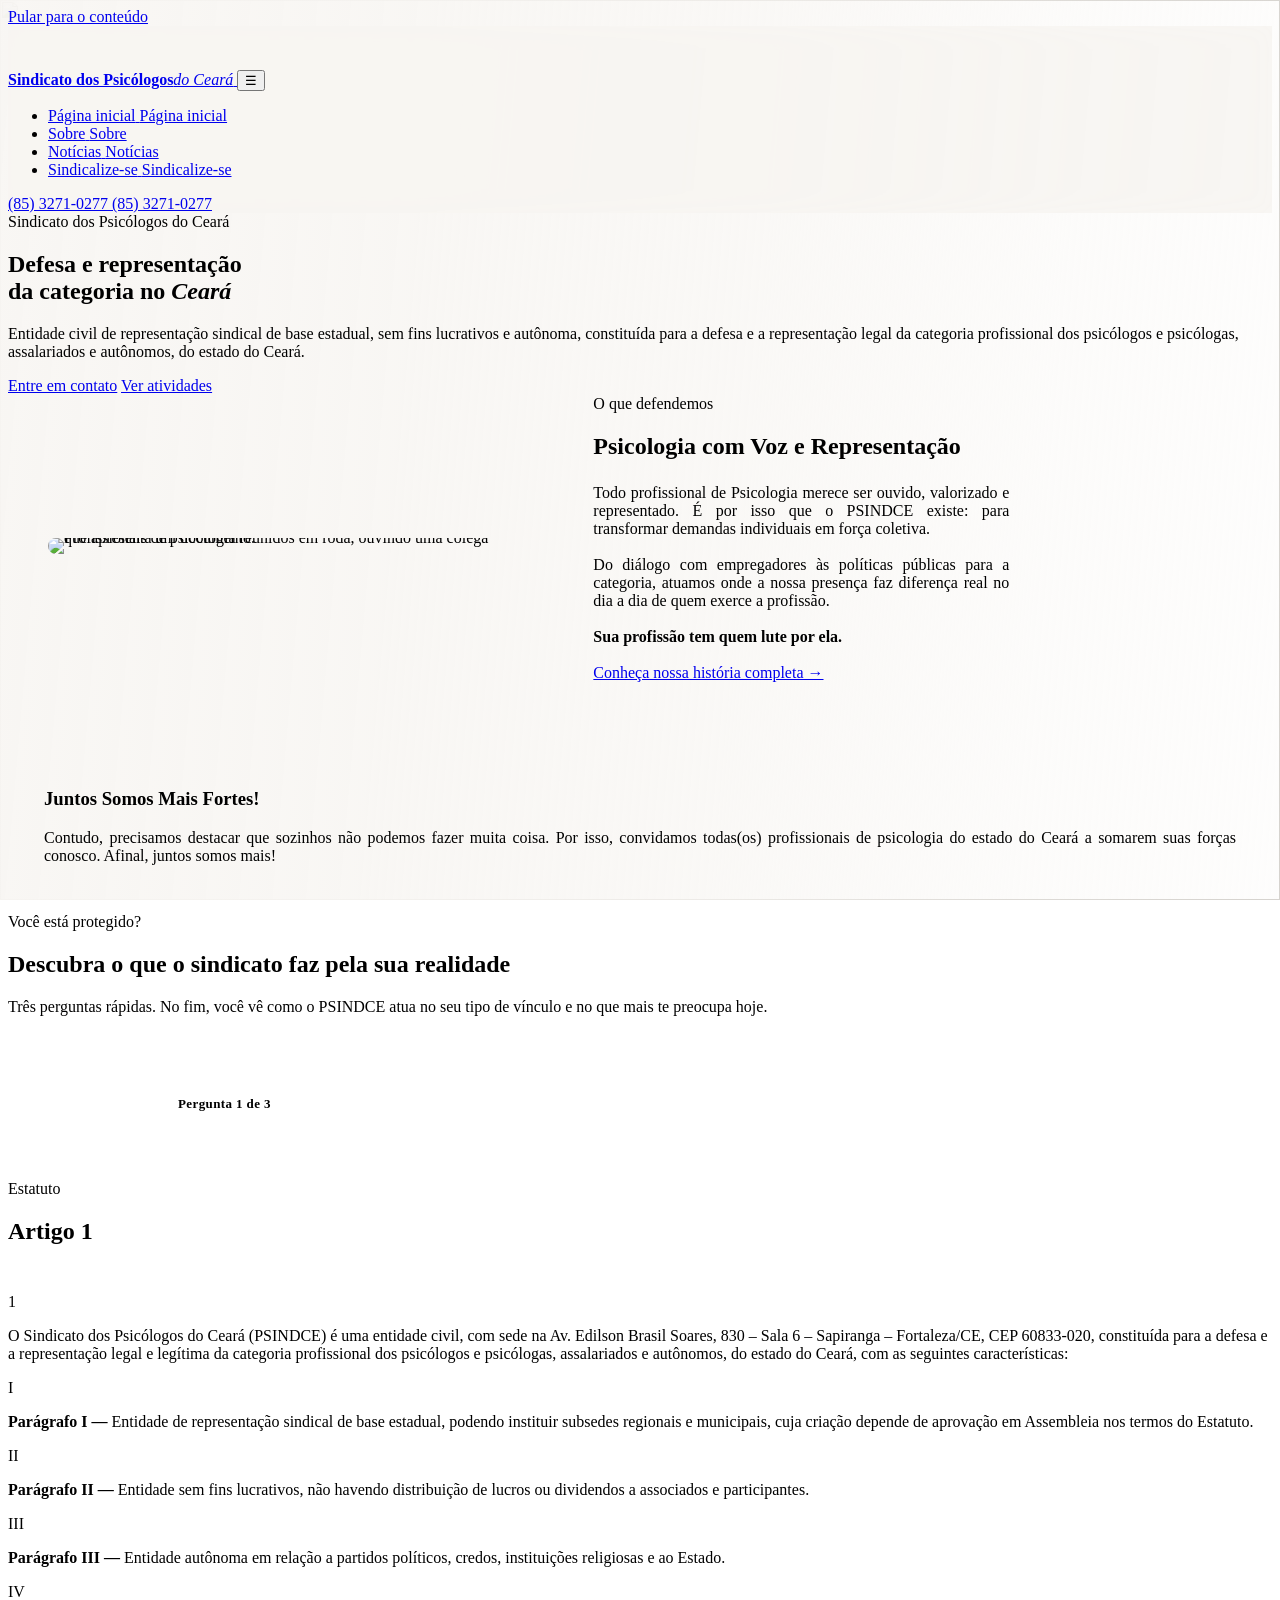
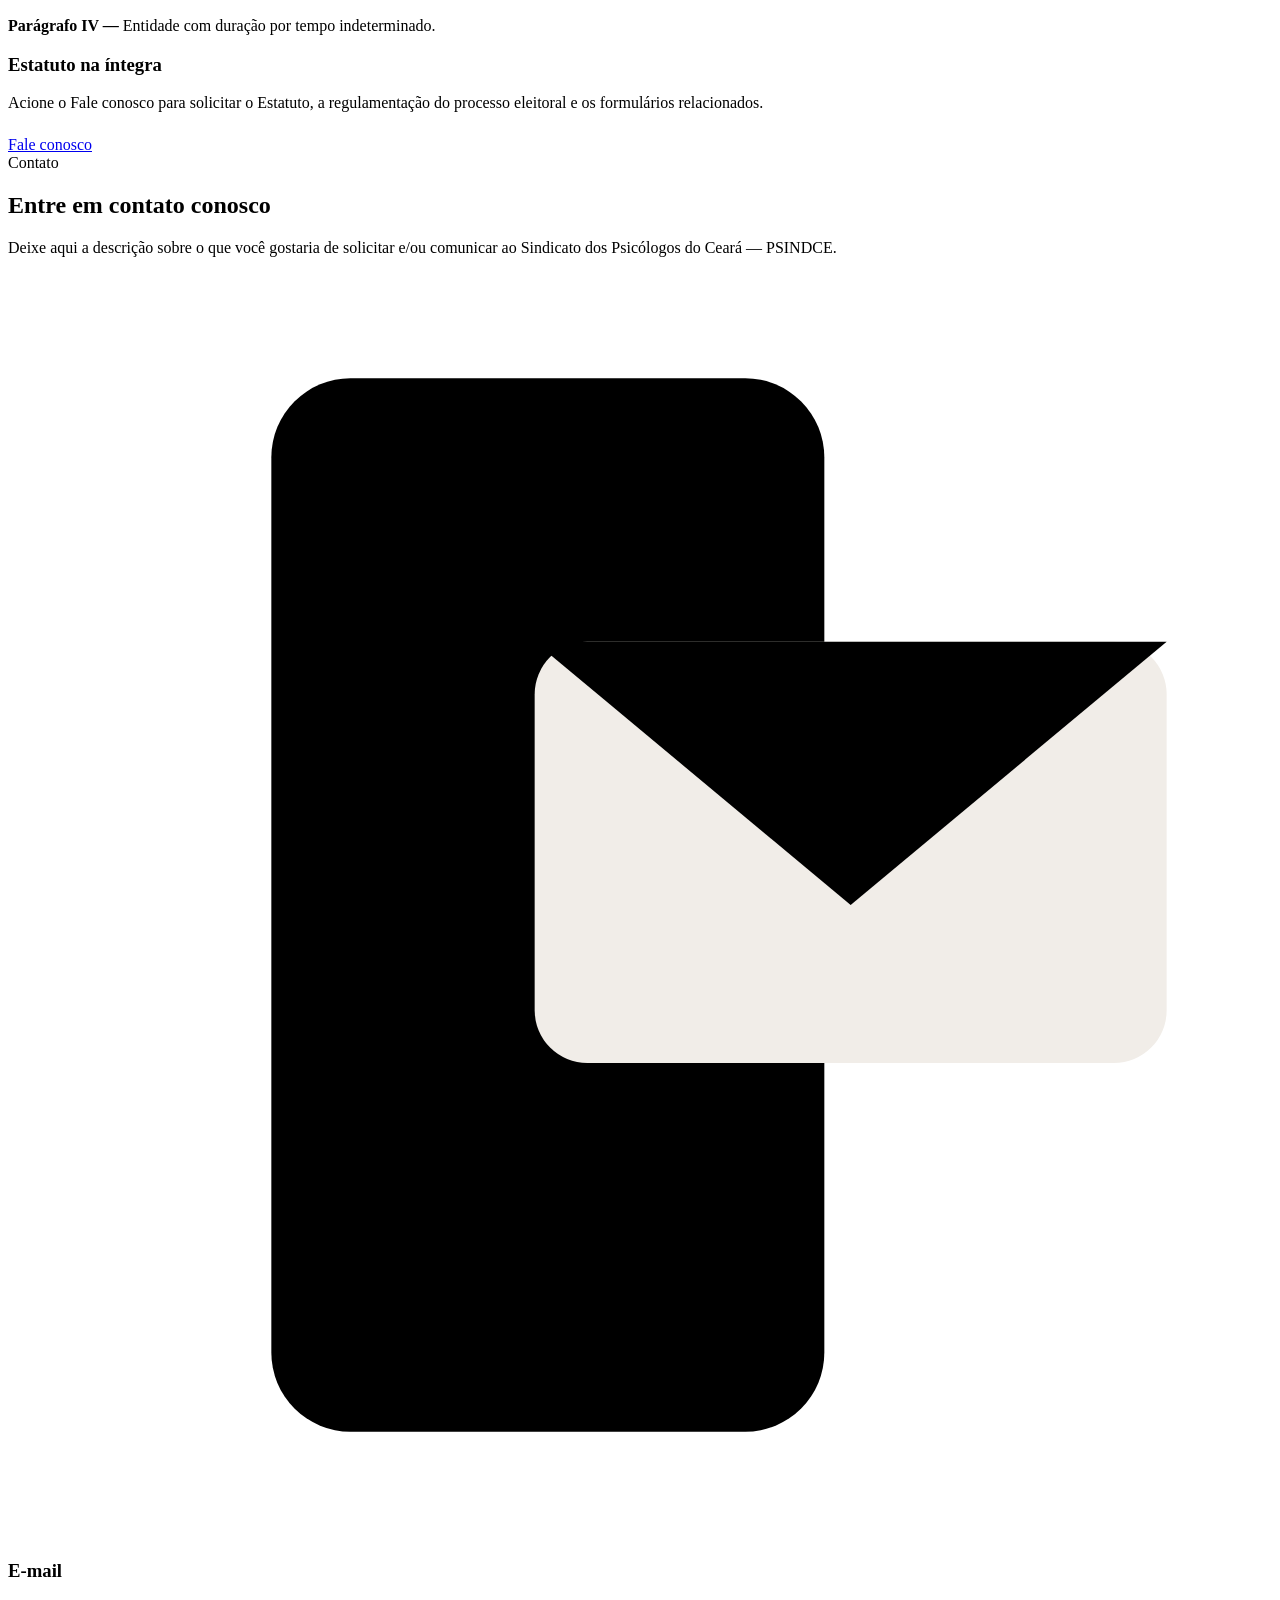
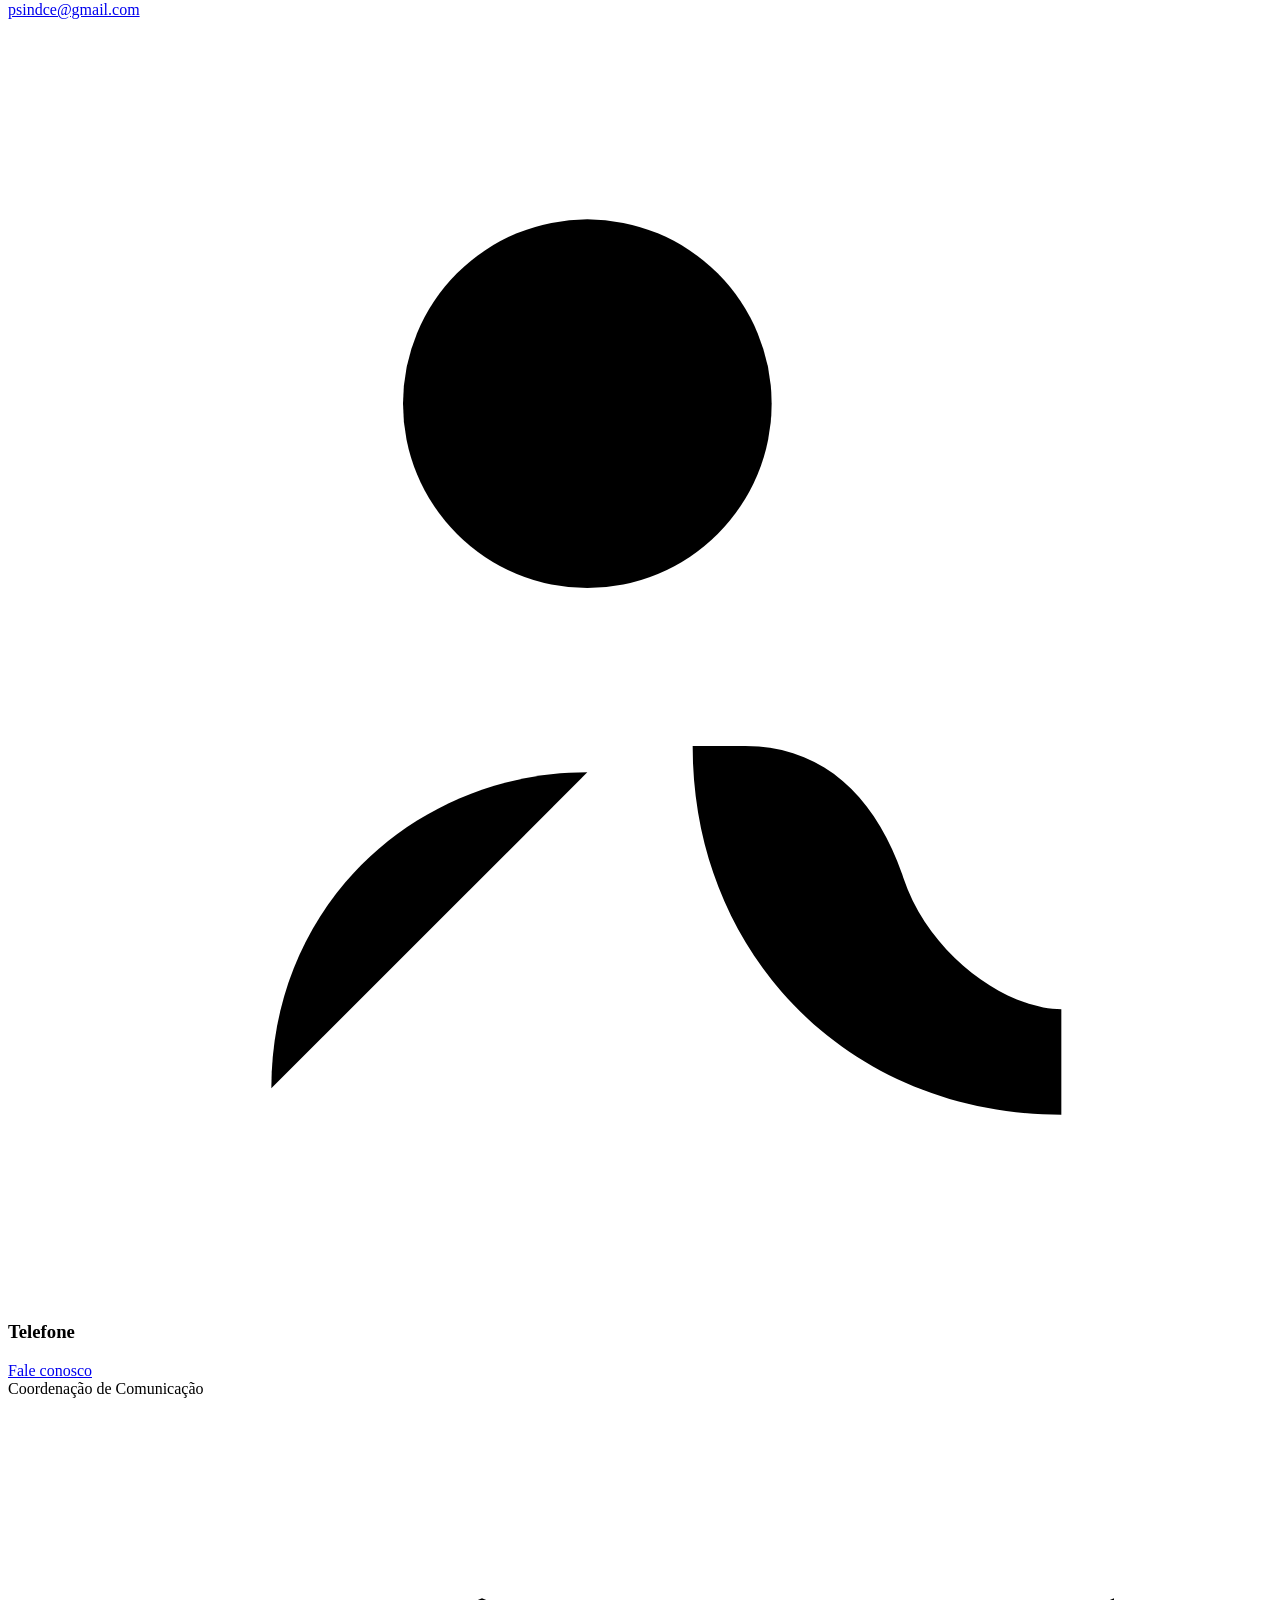
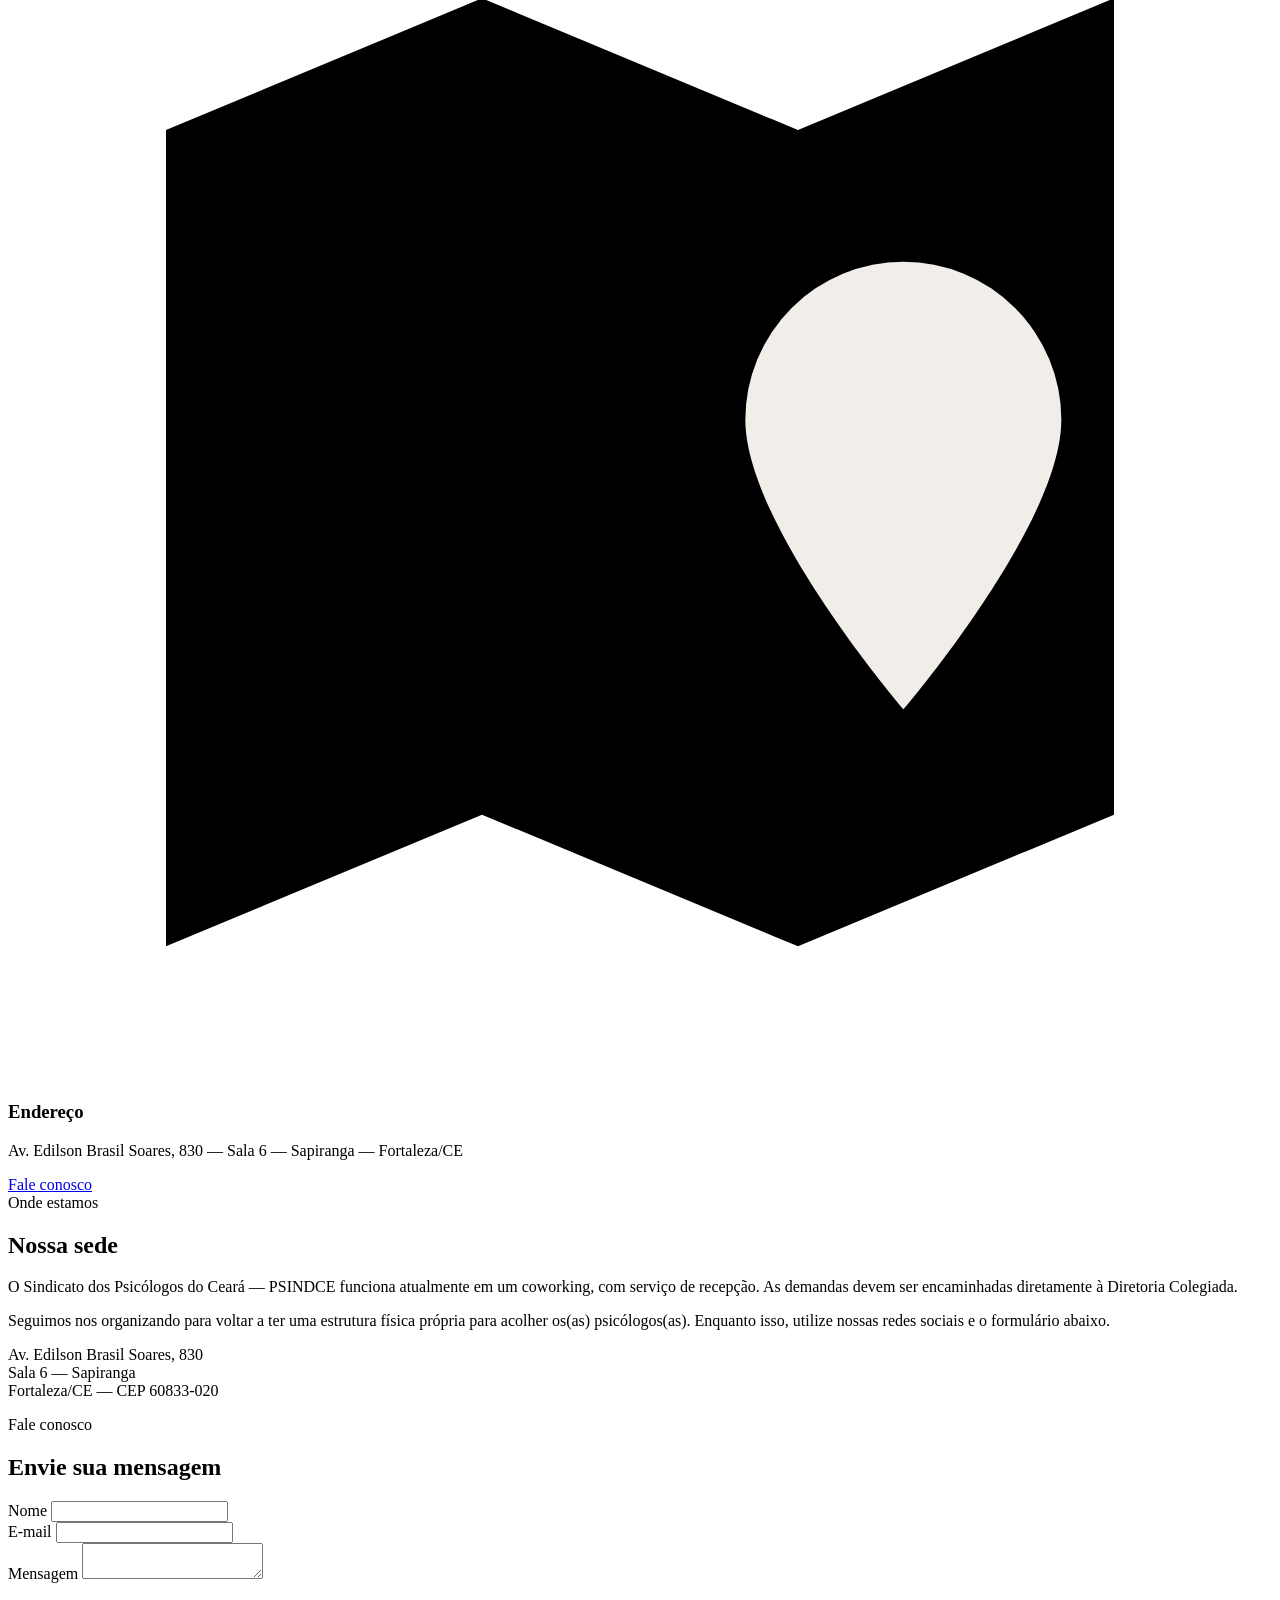
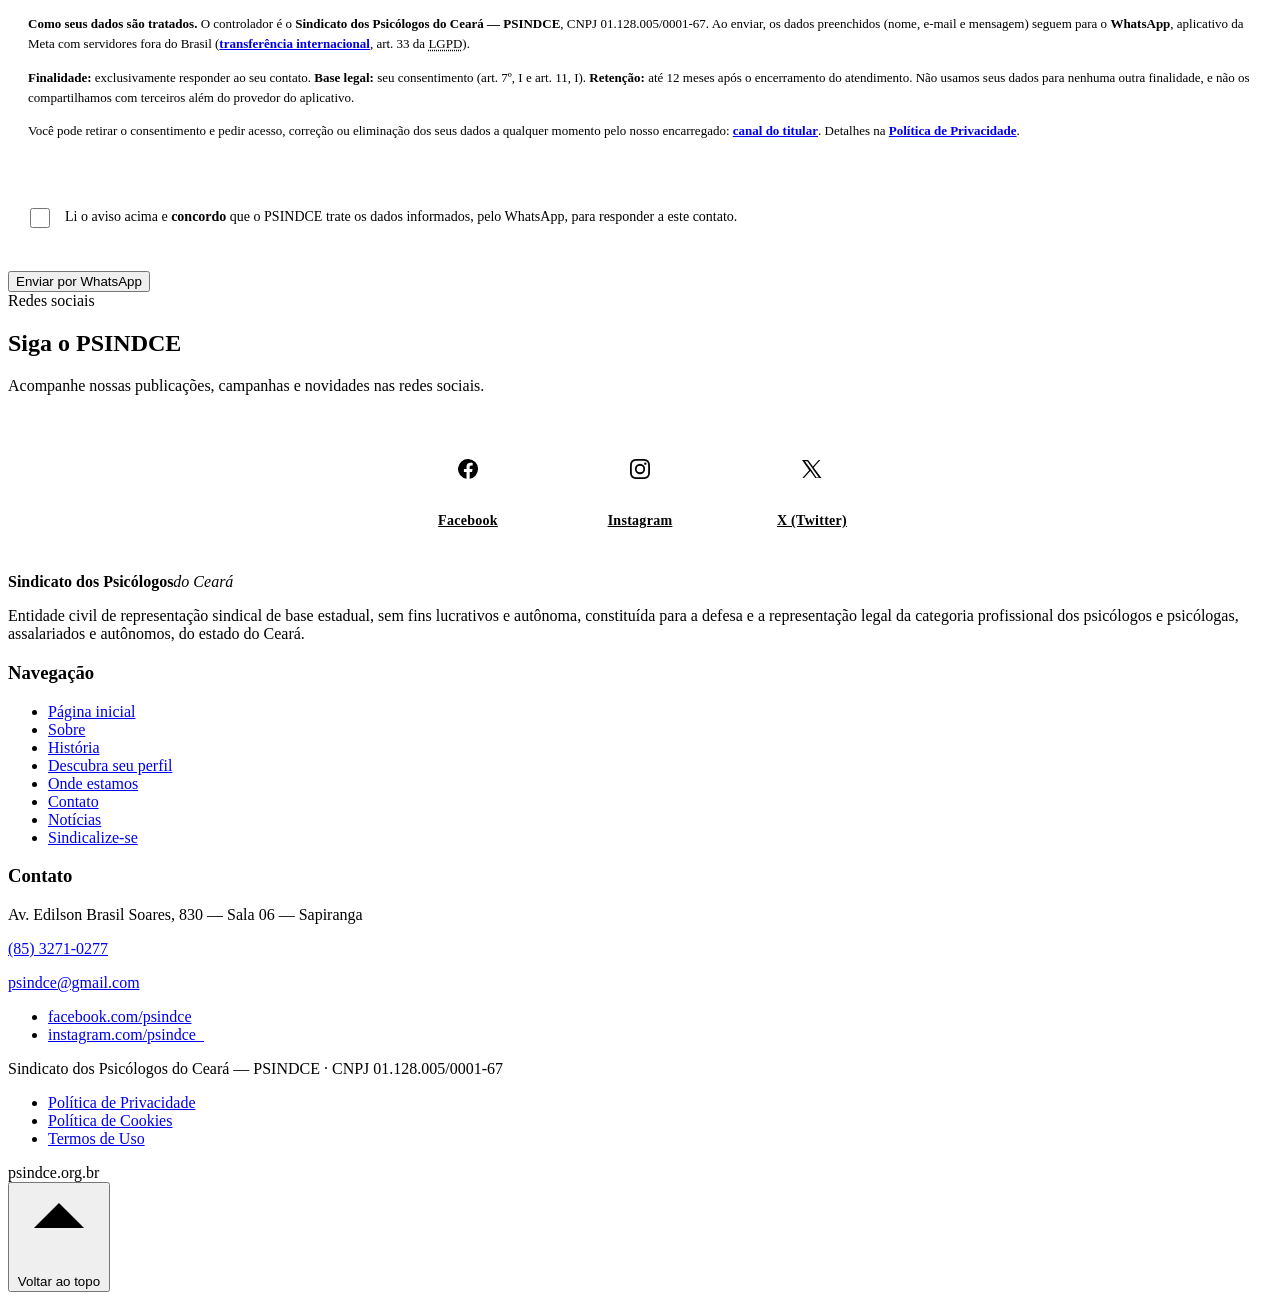
==== commit a4db309c: "Add files via upload" ====
--- a/index.html
+++ b/index.html
@@ -5,7 +5,7 @@
 <meta name="viewport" content="width=device-width, initial-scale=1">
 <meta name="format-detection" content="telephone=no">
 <meta name="theme-color" content="#821A25">
-<title>Página inicial — Sindicato dos Psicólogos do Ceará</title>
+<title>PSINDCE — Sindicato dos Psicólogos do Estado do Ceará</title>
 <meta name="description" content="Sindicato dos Psicólogos do Ceará — PSINDCE. Defesa e representação legal da categoria profissional dos psicólogos e psicólogas do estado do Ceará.">
 <link rel="icon" href="img/favicon/favicon.ico" sizes="32x32">
 <link rel="icon" type="image/png" sizes="16x16" href="img/favicon/favicon-16x16.png">
@@ -15,7 +15,7 @@
 <meta property="og:type" content="website">
 <meta property="og:site_name" content="Sindicato dos Psicólogos do Ceará — PSINDCE">
 <meta property="og:locale" content="pt_BR">
-<meta property="og:title" content="Página inicial — Sindicato dos Psicólogos do Ceará">
+<meta property="og:title" content="PSINDCE — Sindicato dos Psicólogos do Estado do Ceará">
 <meta property="og:description" content="Sindicato dos Psicólogos do Ceará — PSINDCE. Defesa e representação legal e legítima da categoria profissional dos psicólogos e psicólogas do estado do Ceará.">
 <meta property="og:url" content="https://sitemoderno.pages.dev/">
 <meta property="og:image" content="https://sitemoderno.pages.dev/img/og/og-image.png">
@@ -23,7 +23,7 @@
 <meta property="og:image:height" content="630">
 <meta property="og:image:alt" content="PSINDCE — Sindicato dos Psicólogos do Ceará">
 <meta name="twitter:card" content="summary_large_image">
-<meta name="twitter:title" content="Página inicial — Sindicato dos Psicólogos do Ceará">
+<meta name="twitter:title" content="PSINDCE — Sindicato dos Psicólogos do Estado do Ceará">
 <meta name="twitter:description" content="Sindicato dos Psicólogos do Ceará — PSINDCE. Defesa e representação legal e legítima da categoria profissional dos psicólogos e psicólogas do estado do Ceará.">
 <meta name="twitter:image" content="https://sitemoderno.pages.dev/img/og/og-image.png">
 <script type="application/ld+json">
@@ -391,11 +391,47 @@
   .caixa p+p{margin-top:.875rem}
 
   .form-aviso{
-    font-size:.8125rem;line-height:1.5;color:var(--muted-foreground);
-    max-width:100%;margin:0 0 1.25rem;text-align:left;
-  }
+    font-size:.8125rem;line-height:1.55;color:var(--muted-foreground);
+    max-width:100%;margin:0 0 1.125rem;text-align:left;
+    background:var(--muted);border-radius:10px;padding:1.125rem 1.25rem;
+  }
+
+  .form-aviso p{max-width:none}
+
+  .form-aviso p+p{margin-top:.75rem}
+
+  .form-aviso strong{color:var(--verde)}
 
   .form-aviso a{font-weight:700;text-decoration:underline}
+
+  /* Consentimento do art. 11: precisa ser destacado, e não mais um
+     parágrafo cinza. Daí a moldura, o fundo e o rótulo em tamanho de
+     leitura — não em letra miúda. */
+  .campo-consent{
+    display:flex;gap:.75rem;align-items:flex-start;text-align:left;
+    background:var(--accent-soft);border:1px solid var(--border);
+    border-left:4px solid var(--accent);border-radius:10px;
+    padding:1rem 1.125rem;margin-bottom:1.5rem;
+  }
+
+  .campo-consent input[type=checkbox]{
+    flex:none;width:20px;height:20px;min-height:0;margin-top:.15rem;
+    accent-color:var(--accent);cursor:pointer;
+  }
+
+  .campo-consent label{
+    font-family:var(--font-body);font-size:.875rem;font-weight:400;
+    line-height:1.55;letter-spacing:0;text-transform:none;
+    color:var(--foreground);margin:0;cursor:pointer;
+  }
+
+  .campo-consent label strong{color:var(--accent);font-weight:700}
+
+  /* campo que reprovou na validação ganha borda vermelha, não só a
+     mensagem de status — quem usa leitor de tela recebe pelo aria-invalid */
+  input[aria-invalid="true"],textarea[aria-invalid="true"]{
+    border-color:var(--accent);
+  }
 </style>
 <noscript>
   <style>
@@ -409,6 +445,8 @@
 </noscript>
 </head>
 <body>
+<a class="skip-link" href="#conteudo">Pular para o conteúdo</a>
+
 
 <header>
   <div class="header-inner">
@@ -459,7 +497,7 @@
   </div>
 </header>
 
-<main>
+<main id="conteudo" tabindex="-1">
 
 <!-- HERO -->
 <section class="hero" id="topo">
@@ -554,7 +592,7 @@
 
         <div class="quiz-acoes">
           <a class="btn btn-primary" href="sindicalize-se.html">Quero me filiar</a>
-          <a class="btn btn-outline" id="quizWhats" href="https://wa.me/5585991207733" target="_blank" rel="noopener">Falar com o sindicato</a>
+          <a class="btn btn-outline" id="quizWhats" href="#contato" data-zap>Falar com o sindicato</a>
         </div>
         <button type="button" class="quiz-refazer" id="quizRefazer">Refazer o teste</button>
       </div>
@@ -596,7 +634,7 @@
         <h3>Estatuto na íntegra</h3>
         <p>Acione o Fale conosco para solicitar o Estatuto, a regulamentação do processo eleitoral e os formulários relacionados.</p>
         <div class="btns" style="margin-top:1.5rem">
-          <a class="btn btn-outline" href="https://wa.me/5585991207733?text=Ol%C3%A1%2C%20gostaria%20de%20solicitar%20o%20Estatuto%20e%20os%20formul%C3%A1rios%20do%20PSINDCE." target="_blank" rel="noopener">Fale conosco</a>
+          <a class="btn btn-outline" href="#contato" data-zap data-zap-msg="Olá, gostaria de solicitar o Estatuto e os formulários do PSINDCE.">Fale conosco</a>
         </div>
       </aside>
     </div>
@@ -629,7 +667,7 @@
           <path d="M28 27c3 0 5 2 6 5 1 3 4 5 6 5v4c-8 0-14-6-14-14z"/>
         </svg>
         <h3>Telefone</h3>
-        <p><a href="tel:+5585991207733">(85) 99120-7733</a><br>Coordenação de Comunicação</p>
+        <p><a href="#contato" data-zap-tel><span data-zap-num>Fale conosco</span></a><br>Coordenação de Comunicação</p>
       </div>
 
       <div class="contato-item js-reveal">
@@ -645,7 +683,7 @@
       </div>
     </div>
 
-    <a class="btn btn-primary" href="https://wa.me/5585991207733?text=Ol%C3%A1%2C%20gostaria%20de%20falar%20com%20o%20PSINDCE." target="_blank" rel="noopener">Fale conosco</a>
+    <a class="btn btn-primary" href="#contato" data-zap data-zap-msg="Olá, gostaria de falar com o PSINDCE.">Fale conosco</a>
   </div>
 </section>
 
@@ -662,14 +700,14 @@
         <p class="sede-endereco">Av. Edilson Brasil Soares, 830<br>Sala 6 — Sapiranga<br>Fortaleza/CE — CEP 60833-020</p>
       </div>
 
-      <div class="mapa js-reveal">
-        <iframe
-          src="https://www.google.com/maps?cid=8660385889145513156&hl=pt-BR&output=embed"
-          title="Localização do PSINDCE no Google Maps"
-          loading="lazy"
-          referrerpolicy="no-referrer-when-downgrade"
-          allowfullscreen></iframe>
-      </div>
+      <!-- O mapa é um embed do Google: só entra no DOM depois de consentimento
+           (banner) ou do botão "Carregar Google Maps" do próprio cartão.
+           Ver js/consentimento.js. -->
+      <div class="mapa js-reveal" data-embed
+           data-embed-titulo="Mapa da sede do PSINDCE"
+           data-embed-servico="Google Maps"
+           data-embed-src="https://www.google.com/maps?cid=8660385889145513156&amp;hl=pt-BR&amp;output=embed"
+           data-embed-attrs='{"title":"Localização do PSINDCE no Google Maps","loading":"lazy","referrerpolicy":"no-referrer-when-downgrade","allowfullscreen":true}'></div>
     </div>
   </div>
 </section>
@@ -694,12 +732,38 @@
           <label for="mensagem">Mensagem</label>
           <textarea id="mensagem" name="mensagem" required></textarea>
         </div>
-        <p class="form-aviso">
-          Ao clicar em enviar, você será redirecionado ao <strong>WhatsApp</strong> e as
-          informações preenchidas (nome, e-mail e mensagem) serão tratadas por esse aplicativo,
-          exclusivamente para responder ao seu contato, conforme a
-          <abbr title="Lei Geral de Proteção de Dados">LGPD</abbr>.
-        </p>
+        <!-- AVISO LGPD + CONSENTIMENTO
+             Quem escreve para um sindicato de psicólogos revela, no ato,
+             interesse em filiação sindical — dado sensível pelo art. 5º, II.
+             Por isso o tratamento se apoia no art. 11, I (consentimento
+             específico e destacado) e não numa base do art. 7º: daí a caixa
+             de marcação obrigatória, e não só um parágrafo informativo. -->
+        <div class="form-aviso">
+          <p><strong>Como seus dados são tratados.</strong> O controlador é o
+          <strong>Sindicato dos Psicólogos do Ceará — PSINDCE</strong>, CNPJ 01.128.005/0001-67.
+          Ao enviar, os dados preenchidos (nome, e-mail e mensagem) seguem para o
+          <strong>WhatsApp</strong>, aplicativo da Meta com servidores fora do Brasil
+          (<a href="privacidade.html#transferencia">transferência internacional</a>,
+          art. 33 da <abbr title="Lei Geral de Proteção de Dados nº 13.709/2018">LGPD</abbr>).</p>
+
+          <p><strong>Finalidade:</strong> exclusivamente responder ao seu contato.
+          <strong>Base legal:</strong> seu consentimento (art. 7º, I e art. 11, I).
+          <strong>Retenção:</strong> até 12 meses após o encerramento do atendimento.
+          Não usamos seus dados para nenhuma outra finalidade, e não os compartilhamos
+          com terceiros além do provedor do aplicativo.</p>
+
+          <p>Você pode retirar o consentimento e pedir acesso, correção ou eliminação
+          dos seus dados a qualquer momento pelo nosso encarregado:
+          <a href="privacidade.html#encarregado">canal do titular</a>. Detalhes na
+          <a href="privacidade.html">Política de Privacidade</a>.</p>
+        </div>
+
+        <div class="campo-consent">
+          <input type="checkbox" id="lgpdOk" name="lgpdOk" required>
+          <label for="lgpdOk">Li o aviso acima e <strong>concordo</strong> que o PSINDCE trate
+          os dados informados, pelo WhatsApp, para responder a este contato.</label>
+        </div>
+
         <div class="form-botoes">
           <button type="button" id="btnWhatsApp" class="btn btn-whatsapp">Enviar por WhatsApp</button>
         </div>
@@ -773,11 +837,20 @@
         <p><a href="tel:+558532710277">(85) 3271-0277</a></p>
         <p><a href="mailto:psindce@gmail.com">psindce@gmail.com</a></p>
         <ul style="margin-top:1rem">
-          <li><a href="https://facebook.com.br/psindce" target="_blank" rel="noopener">facebook.com.br/psindce</a></li>
+          <li><a href="https://www.facebook.com/psindce" target="_blank" rel="noopener">facebook.com/psindce</a></li>
           <li><a href="https://instagram.com/psindce_" target="_blank" rel="noopener">instagram.com/psindce_</a></li>
         </ul>
       </div>
     </div>
+
+      <div class="footer-legal">
+        <p>Sindicato dos Psicólogos do Ceará — PSINDCE · CNPJ 01.128.005/0001-67</p>
+        <ul>
+          <li><a href="privacidade.html">Política de Privacidade</a></li>
+          <li><a href="cookies.html">Política de Cookies</a></li>
+          <li><a href="termos.html">Termos de Uso</a></li>
+        </ul>
+      </div>
   </div>
   <div class="footer-bottom">psindce.org.br</div>
 </footer>
@@ -787,6 +860,29 @@
   <span class="btn-topo-txt">Voltar ao topo</span>
 </button>
 
+
+<!-- BANNER DE CONSENTIMENTO (LGPD) — nasce oculto; js/consentimento.js
+     só o mostra quando ainda não há decisão guardada. -->
+<div class="consent" id="consentBanner" role="dialog" aria-modal="false"
+     aria-labelledby="consentTitulo" hidden>
+  <div class="consent-inner">
+    <div>
+      <h2 id="consentTitulo">Conteúdo de terceiros neste site</h2>
+      <p>O PSINDCE não usa cookies próprios nem ferramentas de rastreamento. Mas algumas
+      páginas trazem conteúdo hospedado por terceiros — mapa do Google, publicações do
+      Facebook e do Instagram, vídeos e podcast — que, ao carregar, podem registrar dados
+      do seu navegador. Enquanto você não decidir, <strong>nada disso é carregado</strong>.
+      Saiba mais na <a href="cookies.html">Política de Cookies</a> e na
+      <a href="privacidade.html">Política de Privacidade</a>.</p>
+    </div>
+    <div class="consent-acoes">
+      <button type="button" class="btn btn-primary" id="consentAceitar">Aceitar</button>
+      <button type="button" class="btn btn-recusar" id="consentRecusar">Recusar</button>
+    </div>
+  </div>
+</div>
+
+<script src="js/consentimento.js"></script>
 <script src="vendor/gsap.min.js"></script>
 <script src="js/site.js"></script>
 <script>
@@ -829,8 +925,9 @@
       e.preventDefault();
     });
 
-    // Número oficial do sindicato — (85) 99120-7733
-    var whatsappNumero = '5585991207733';
+    /* O número não fica escrito aqui: PSINDCE.zap() (em js/site.js) o
+       remonta a partir de pedaços, para o HTML servido não conter a
+       sequência que os robôs de spam procuram. */
 
     // A mensagem de status entra com fade + leve deslocamento
     function mostraStatus(texto){
@@ -843,13 +940,47 @@
       s.classList.add('visivel');
     }
 
+    /* O botão é type="button" e o submit nativo está bloqueado, então nem
+       required nem type="email" chegam a disparar: a validação toda mora
+       aqui. LIMITE existe porque a URL do wa.me é finita — mensagem longa
+       demais chega truncada do outro lado, sem aviso nenhum. */
+    var LIMITE = 1200;
+    function emailValido(v){ return /^[^\s@]+@[^\s@]+\.[^\s@]{2,}$/.test(v); }
+
+    function foca(id){
+      var el = document.getElementById(id);
+      if (el) { el.focus(); el.setAttribute('aria-invalid','true'); }
+    }
+    ['nome','email','mensagem','lgpdOk'].forEach(function(id){
+      var el = document.getElementById(id);
+      if (el) el.addEventListener('input', function(){ el.removeAttribute('aria-invalid'); });
+    });
+
     document.getElementById('btnWhatsApp').addEventListener('click', function(){
       var nome = document.getElementById('nome').value.trim();
       var email = document.getElementById('email').value.trim();
       var msg = document.getElementById('mensagem').value.trim();
+      var ok = document.getElementById('lgpdOk').checked;
 
       if (!nome || !email || !msg) {
         mostraStatus('Preencha nome, e-mail e mensagem antes de enviar pelo WhatsApp.');
+        foca(!nome ? 'nome' : (!email ? 'email' : 'mensagem'));
+        return;
+      }
+      if (!emailValido(email)) {
+        mostraStatus('Confira o e-mail: parece estar incompleto.');
+        foca('email');
+        return;
+      }
+      if (msg.length > LIMITE) {
+        mostraStatus('A mensagem tem ' + msg.length + ' caracteres. Resuma para até '
+                     + LIMITE + ' — o WhatsApp corta o texto acima disso.');
+        foca('mensagem');
+        return;
+      }
+      if (!ok) {
+        mostraStatus('Para enviar, marque a autorização de tratamento dos dados.');
+        foca('lgpdOk');
         return;
       }
 
@@ -857,8 +988,7 @@
         + '. E-mail: ' + email
         + '.\n\nMensagem: ' + msg;
 
-      var url = 'https://wa.me/' + whatsappNumero + '?text=' + encodeURIComponent(texto);
-      window.open(url, '_blank');
+      window.open(PSINDCE.zap(texto), '_blank', 'noopener');
 
       mostraStatus('Abrindo o WhatsApp para envio…');
     });
@@ -969,7 +1099,6 @@
     var elPergunta = document.getElementById('quizPergunta');
     if (!elPergunta) return;
 
-    var WHATSAPP = '5585991207733';   // Coordenação de Comunicação
 
     var perguntas = [
       {
@@ -1132,8 +1261,7 @@
       var setor = setores[respostas.setor] || 'Psicologia';
       var texto = 'Olá! Fiz o teste no site e meu perfil é: ' + perfil.selo
                 + ' atuando em ' + setor + '. Gostaria de saber mais sobre a filiação ao PSINDCE.';
-      document.getElementById('quizWhats').href =
-        'https://wa.me/' + WHATSAPP + '?text=' + encodeURIComponent(texto);
+      document.getElementById('quizWhats').href = PSINDCE.zap(texto);
 
       elCaixa.hidden = true;
       elResultado.classList.add('is-on');
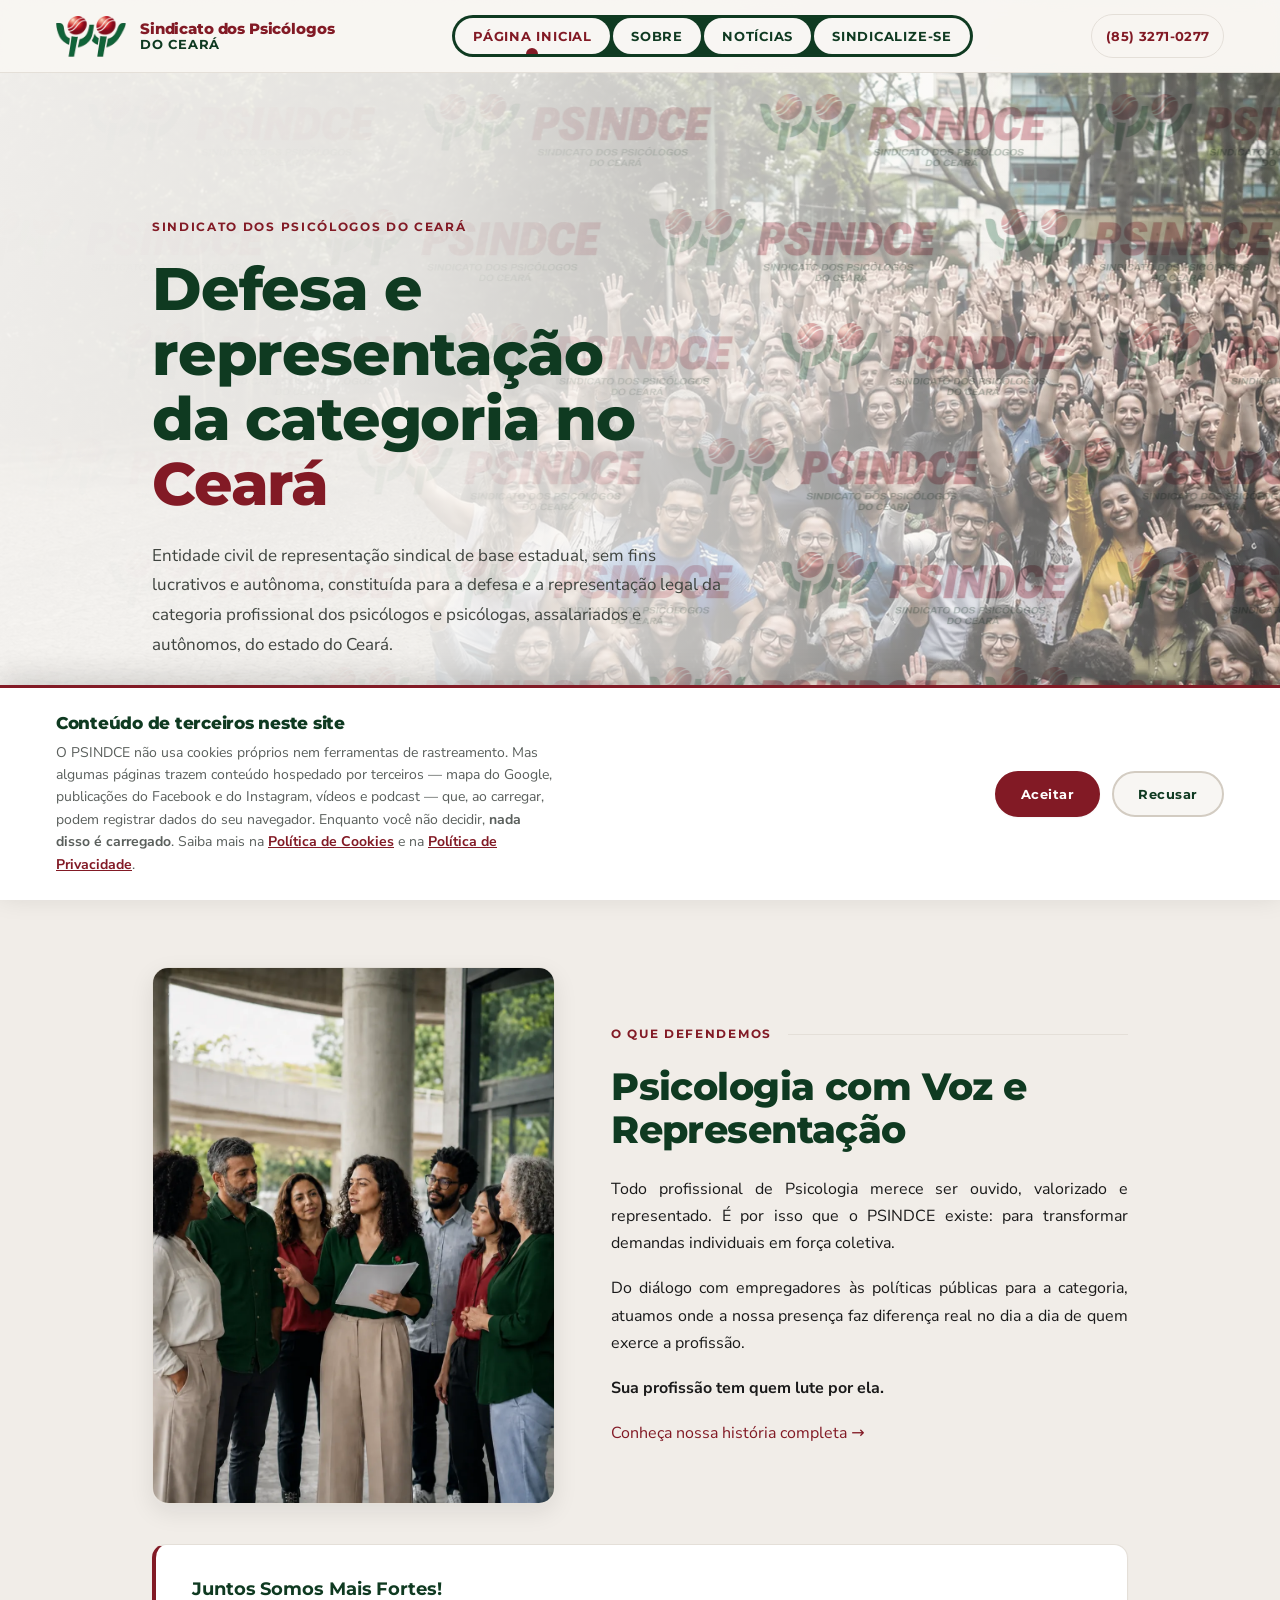
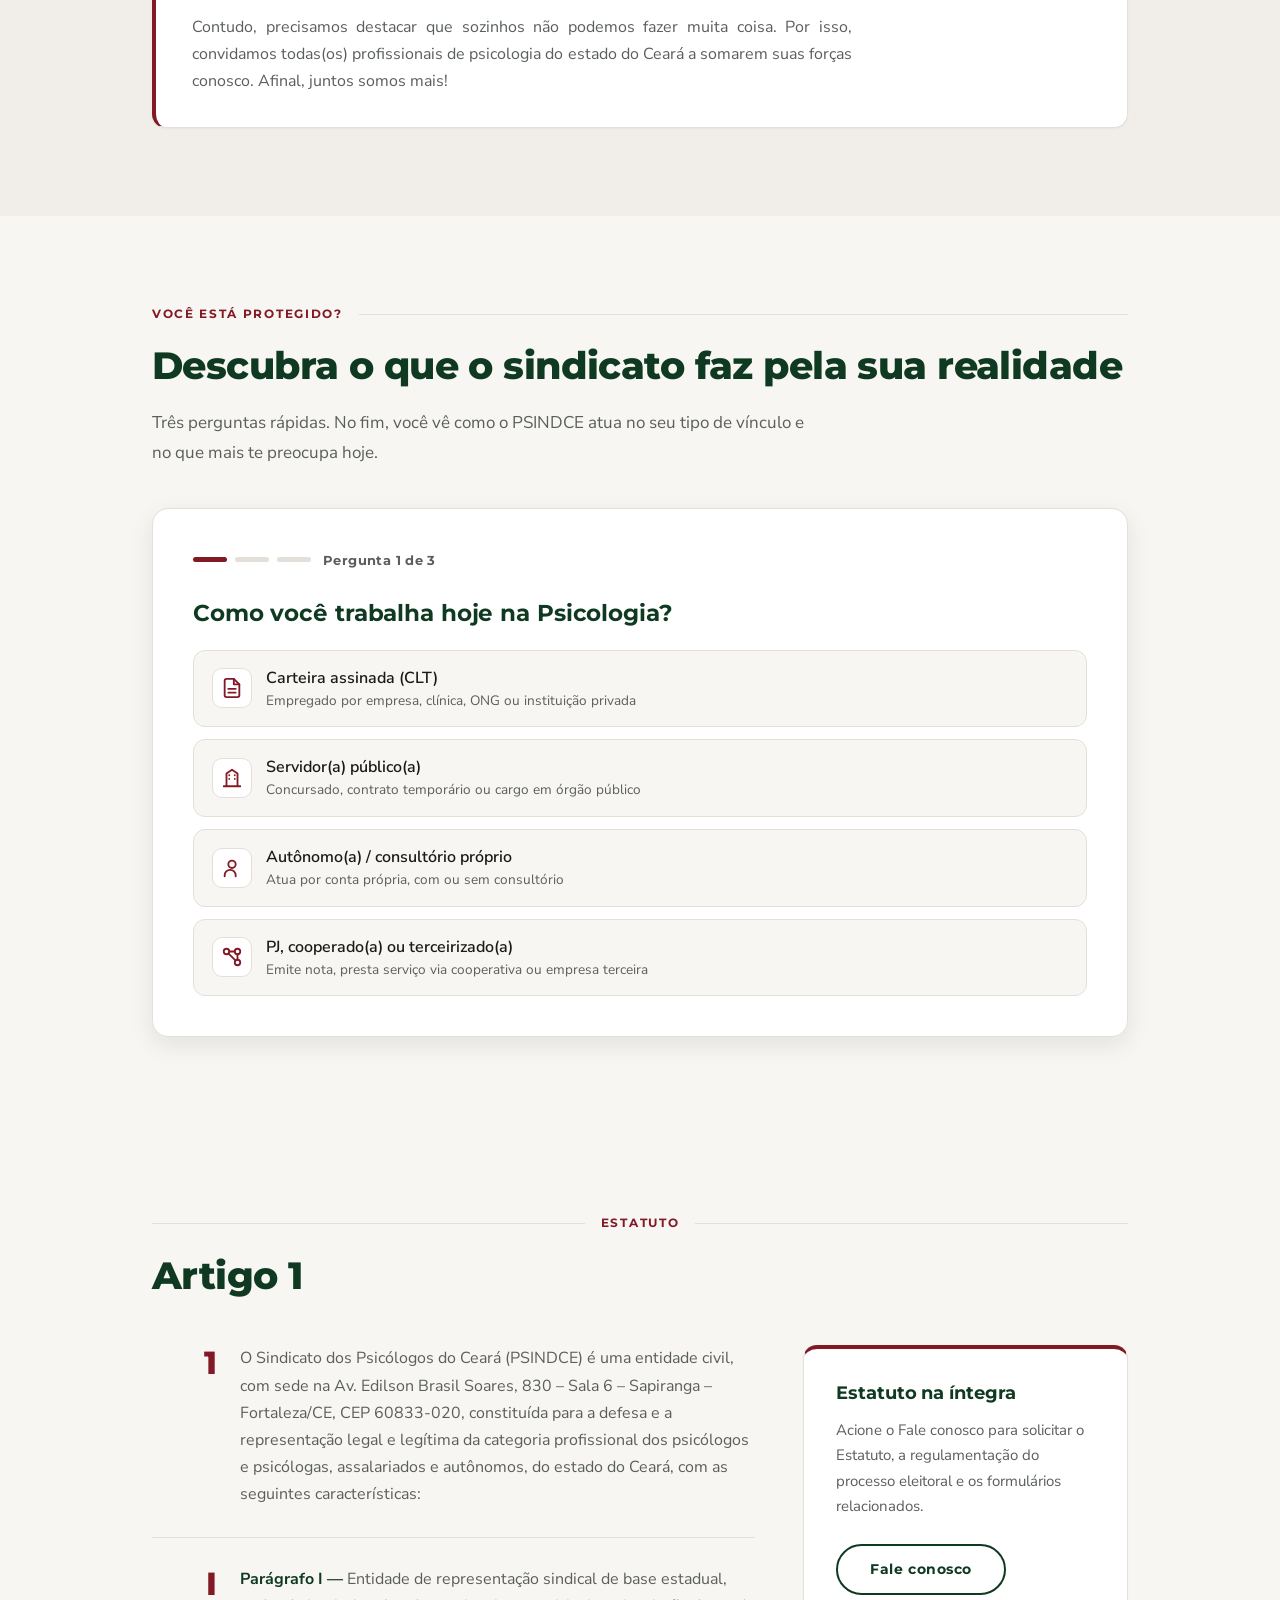
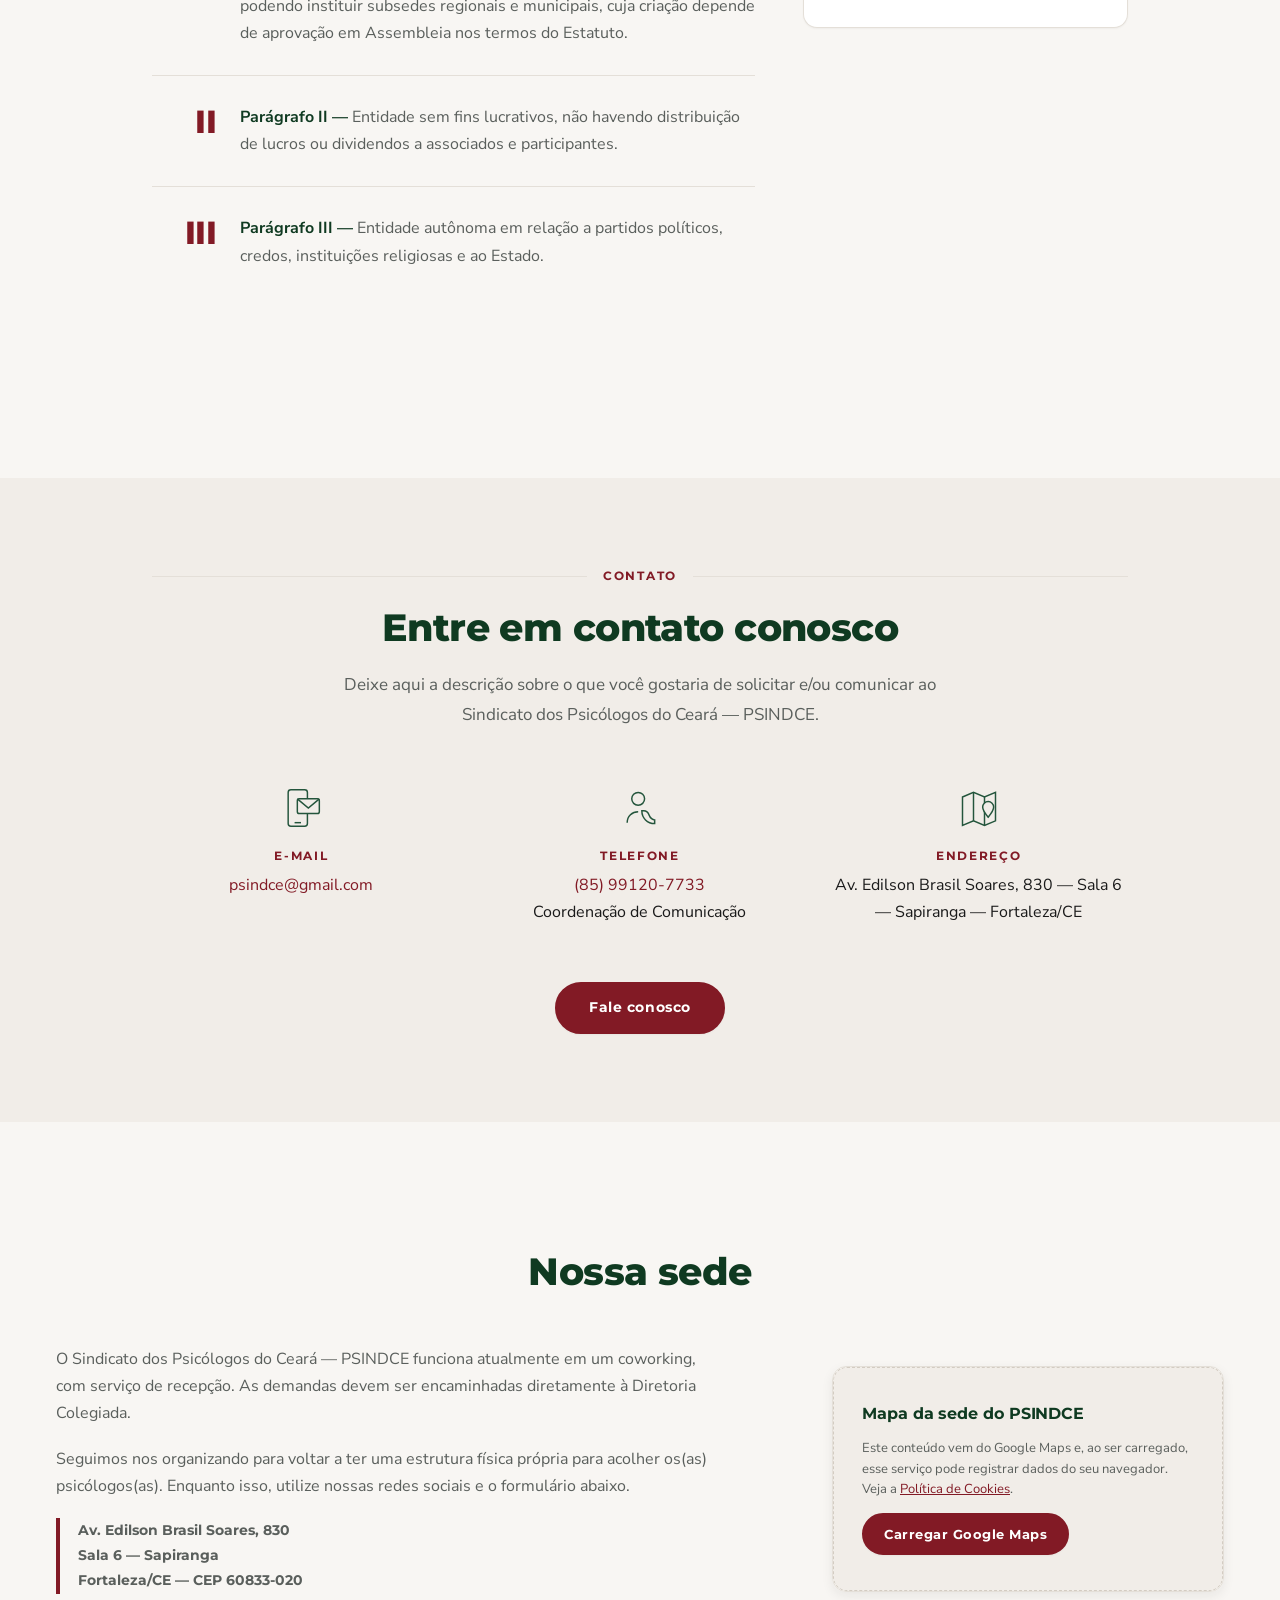
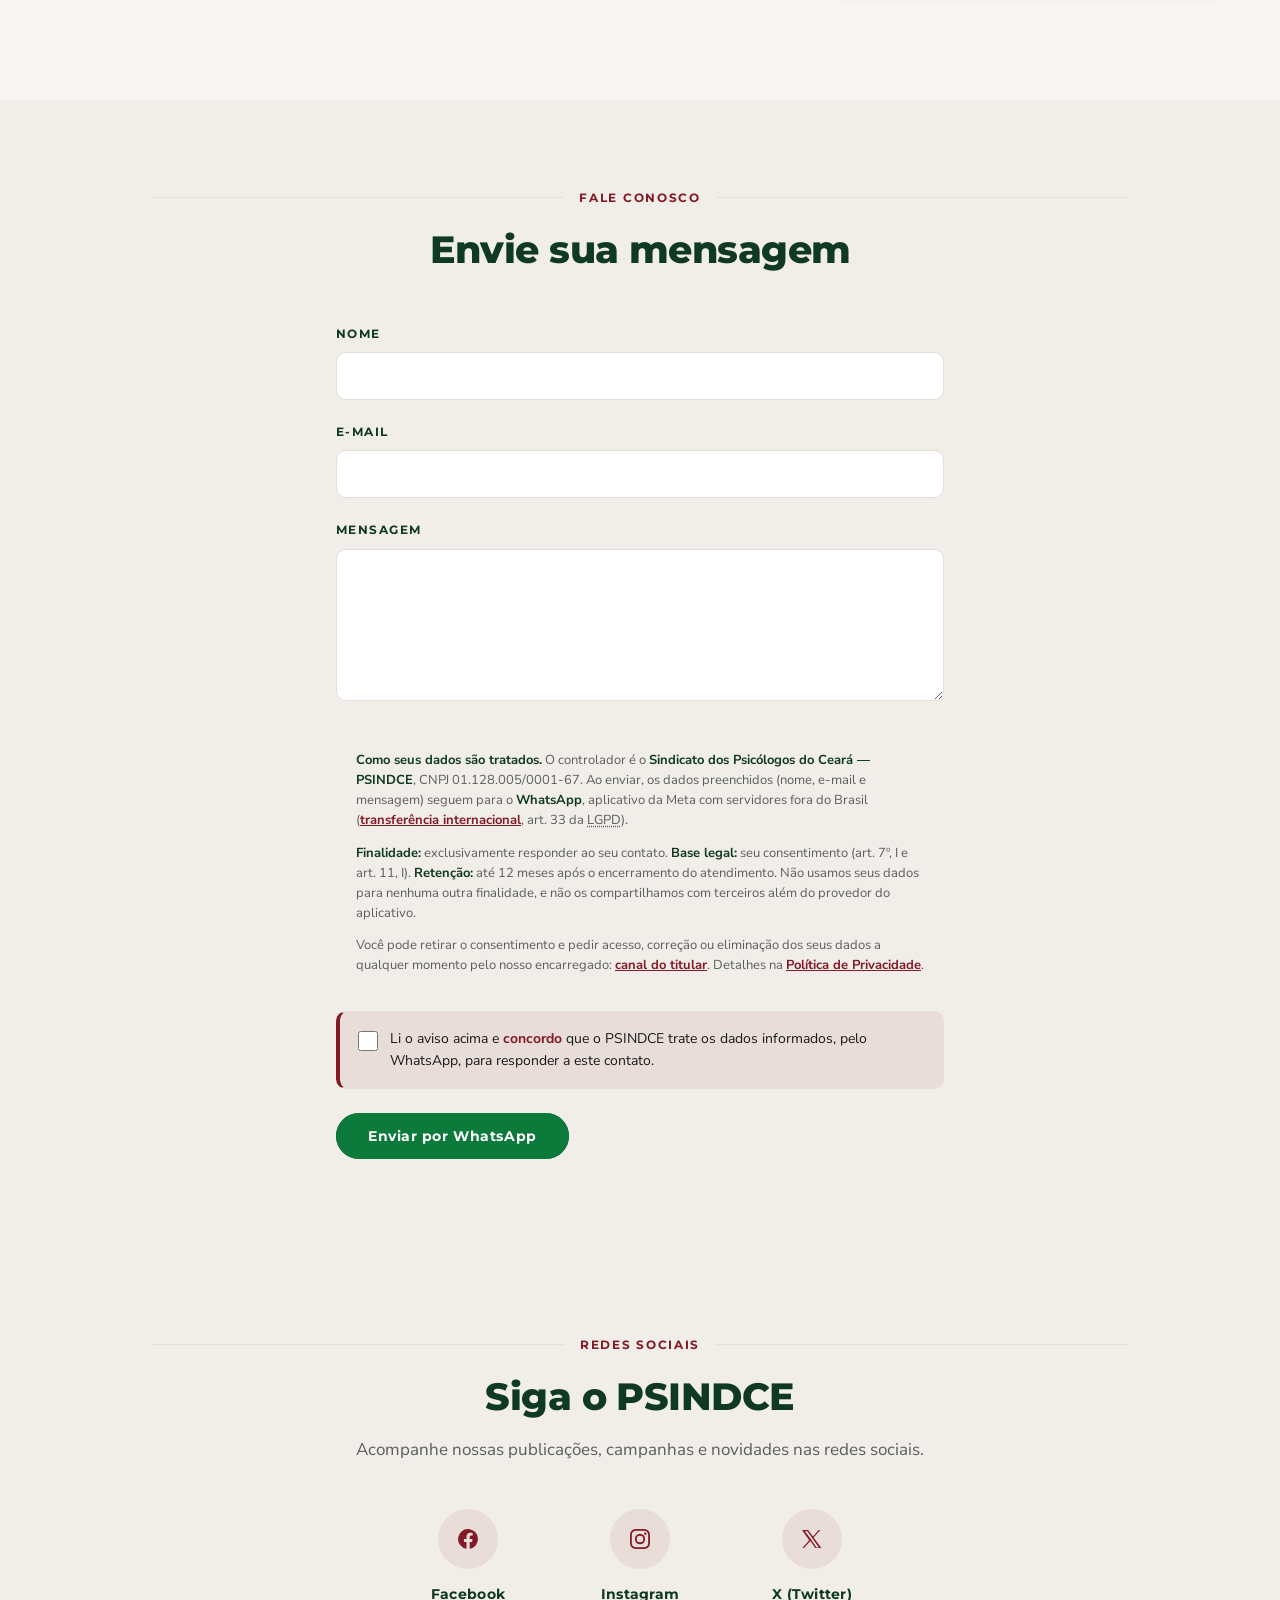
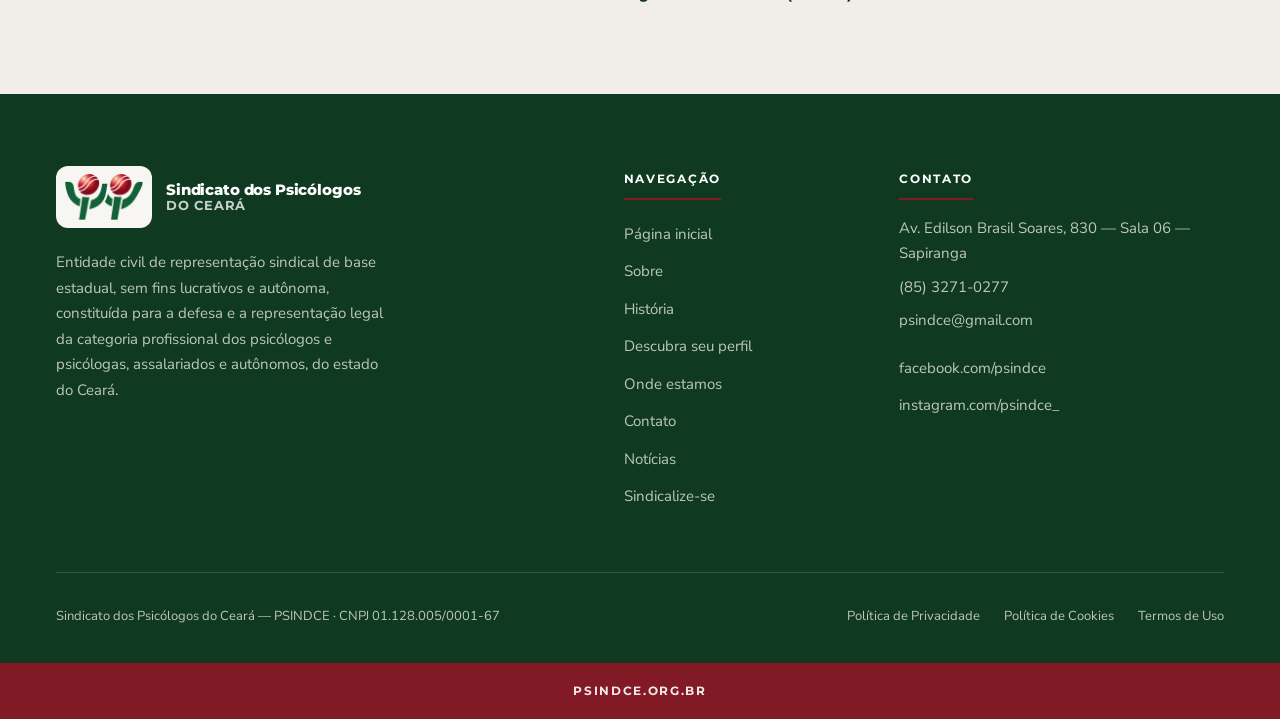
==== commit 471c06b1: "Update meta tags and canonical URLs in index.html" ====
--- a/index.html
+++ b/index.html
@@ -7,6 +7,7 @@
 <meta name="theme-color" content="#821A25">
 <title>PSINDCE — Sindicato dos Psicólogos do Estado do Ceará</title>
 <meta name="description" content="Sindicato dos Psicólogos do Ceará — PSINDCE. Defesa e representação legal da categoria profissional dos psicólogos e psicólogas do estado do Ceará.">
+<link rel="canonical" href="https://psindce.org.br/">
 <link rel="icon" href="img/favicon/favicon.ico" sizes="32x32">
 <link rel="icon" type="image/png" sizes="16x16" href="img/favicon/favicon-16x16.png">
 <link rel="icon" type="image/png" sizes="32x32" href="img/favicon/favicon-32x32.png">
@@ -17,24 +18,24 @@
 <meta property="og:locale" content="pt_BR">
 <meta property="og:title" content="PSINDCE — Sindicato dos Psicólogos do Estado do Ceará">
 <meta property="og:description" content="Sindicato dos Psicólogos do Ceará — PSINDCE. Defesa e representação legal e legítima da categoria profissional dos psicólogos e psicólogas do estado do Ceará.">
-<meta property="og:url" content="https://sitemoderno.pages.dev/">
-<meta property="og:image" content="https://sitemoderno.pages.dev/img/og/og-image.png">
+<meta property="og:url" content="https://psindce.org.br/">
+<meta property="og:image" content="https://psindce.org.br/img/og/og-image.png">
 <meta property="og:image:width" content="1200">
 <meta property="og:image:height" content="630">
 <meta property="og:image:alt" content="PSINDCE — Sindicato dos Psicólogos do Ceará">
 <meta name="twitter:card" content="summary_large_image">
 <meta name="twitter:title" content="PSINDCE — Sindicato dos Psicólogos do Estado do Ceará">
 <meta name="twitter:description" content="Sindicato dos Psicólogos do Ceará — PSINDCE. Defesa e representação legal e legítima da categoria profissional dos psicólogos e psicólogas do estado do Ceará.">
-<meta name="twitter:image" content="https://sitemoderno.pages.dev/img/og/og-image.png">
+<meta name="twitter:image" content="https://psindce.org.br/img/og/og-image.png">
 <script type="application/ld+json">
 {
   "@context": "https://schema.org",
   "@type": "Organization",
   "name": "Sindicato dos Psicólogos do Ceará",
   "alternateName": "PSINDCE",
-  "url": "https://sitemoderno.pages.dev/",
-  "logo": "https://sitemoderno.pages.dev/img/og/og-image.png",
-  "image": "https://sitemoderno.pages.dev/img/og/og-image.png",
+  "url": "https://psindce.org.br/",
+  "logo": "https://psindce.org.br/img/og/og-image.png",
+  "image": "https://psindce.org.br/img/og/og-image.png",
   "description": "O Sindicato dos Psicólogos do Ceará (PSINDCE) é uma entidade civil constituída para a defesa e a representação legal e legítima da categoria profissional dos psicólogos e psicólogas, assalariados e autônomos, do estado do Ceará.",
   "telephone": "+55-85-3271-0277",
   "address": {
--- a/css/site.css
+++ b/css/site.css
@@ -0,0 +1,729 @@
+/* Base compartilhada pelas 4 páginas do site: tokens de cor/tipografia,
+   reset, header, componentes (.btn, .pill, .rotulo, .caixa...), animações
+   de scroll-reveal e o botão "voltar ao topo". Cada página mantém, no seu
+   próprio <style>, só o que é exclusivo dela (paleta de seção, grids). */
+
+:root{
+    /* --- Cor: extraída das peças oficiais do @psindce_ --- */
+    --background:#F8F6F3;        /* off-white quente, base de todas as artes */
+    --foreground:#1A1A1A;
+    --muted:#F1EDE8;
+    --muted-foreground:#5A5F5C;
+    --accent:#821A25;            /* bordô — cor dominante da marca */
+    --accent-hover:#6B1520;
+    --accent-soft:rgba(130,26,37,.07);
+    --verde:#0F3A21;             /* verde profundo — títulos, rodapé */
+    --verde-medio:#24553C;       /* verde médio — ícones, blocos */
+    --accent-foreground:#FFFFFF;
+    --border:#E4DFD8;
+    --border-hover:#D3CCC2;
+    --card:#FFFFFF;
+
+    /* --- Tipografia --- */
+    --font-display:"Montserrat",system-ui,-apple-system,sans-serif;
+    --font-body:"Nunito Sans",system-ui,-apple-system,sans-serif;
+
+    /* --- Sombra --- */
+    --shadow-sm:0 1px 2px rgba(26,26,26,.04);
+    --shadow-md:0 4px 12px rgba(26,26,26,.07);
+    --shadow-lg:0 8px 24px rgba(26,26,26,.09);
+
+    /* --- Layout --- */
+    --max:64rem;
+    --max-wide:76rem;
+  }
+
+*{box-sizing:border-box;margin:0;padding:0}
+
+html{scroll-behavior:smooth;-webkit-text-size-adjust:100%}
+
+body{
+    position:relative;
+    font-family:var(--font-body);
+    font-size:1rem;line-height:1.7;
+    color:var(--foreground);
+    background:var(--background);
+    overflow-x:hidden;
+  }
+
+body::before{
+    content:"";position:fixed;inset:0;z-index:0;pointer-events:none;opacity:.22;
+    background-image:url("data:image/svg+xml,%3Csvg xmlns='http://www.w3.org/2000/svg' width='160' height='160'%3E%3Cfilter id='n'%3E%3CfeTurbulence type='fractalNoise' baseFrequency='.85' numOctaves='3'/%3E%3C/filter%3E%3Crect width='160' height='160' filter='url(%23n)' opacity='.35'/%3E%3C/svg%3E");
+  }
+
+body::after{
+    content:"";position:fixed;top:-18rem;right:-14rem;width:44rem;height:44rem;z-index:0;
+    pointer-events:none;border-radius:50%;filter:blur(120px);
+    background:radial-gradient(circle,rgba(130,26,37,.14),transparent 70%);
+    opacity:.64;animation:halo-pulsa 12s ease-in-out infinite;
+  }
+
+@keyframes halo-pulsa{0%,100%{opacity:.64}50%{opacity:1}}
+
+header,main,footer{position:relative;z-index:1}
+
+img{max-width:100%;display:block}
+
+a{color:var(--accent);text-decoration:none;transition:color .2s ease-out}
+
+a:hover{color:var(--accent-hover)}
+
+:focus-visible{outline:2px solid var(--accent);outline-offset:2px;border-radius:2px}
+
+.js-reveal{opacity:0;transform:translateY(24px)}
+
+.js-reveal.in-view{
+    animation:revelar .7s cubic-bezier(.22,.61,.36,1) var(--reveal-delay,0s) both;
+  }
+
+.js-reveal.reveal-esq{transform:translateX(-28px)}
+
+@keyframes revelar{
+    from{opacity:0;transform:translateY(24px)}
+    to{opacity:1;transform:none}
+  }
+
+@keyframes revelar-esq{
+    from{opacity:0;transform:translateX(-28px)}
+    to{opacity:1;transform:none}
+  }
+
+@keyframes sobe-fade{
+    from{opacity:0;transform:translateY(20px)}
+    to{opacity:1;transform:none}
+  }
+
+.wrap{max-width:var(--max);margin:0 auto;padding:0 1.5rem}
+
+.wrap-wide{max-width:var(--max-wide);margin:0 auto;padding:0 1.5rem}
+
+h1,h2,h3{font-family:var(--font-display);color:var(--verde)}
+
+h1{font-size:clamp(2.25rem,5.4vw,3.75rem);line-height:1.08;letter-spacing:-.02em;font-weight:800}
+
+h2{font-size:clamp(1.75rem,3.6vw,2.375rem);line-height:1.15;letter-spacing:-.015em;font-weight:800}
+
+h3{font-size:1.125rem;line-height:1.35;font-weight:700;letter-spacing:-.005em}
+
+p{max-width:66ch}
+
+strong{font-weight:700}
+
+.rotulo{display:flex;align-items:center;gap:1rem;margin-bottom:1.25rem}
+
+.rotulo::before,.rotulo::after{content:"";height:1px;flex:1;background:var(--border)}
+
+.rotulo span{
+    font-family:var(--font-display);font-size:.75rem;font-weight:700;
+    letter-spacing:.14em;text-transform:uppercase;color:var(--accent);
+  }
+
+.rotulo.esq::before{display:none}
+
+.rotulo.js-reveal::before,.rotulo.js-reveal::after{
+    transform:scaleX(0);transform-origin:left center;
+    transition:transform .8s cubic-bezier(.22,.61,.36,1) .1s;
+  }
+
+.rotulo.js-reveal.in-view::before,.rotulo.js-reveal.in-view::after{transform:scaleX(1)}
+
+.filete{width:100%;height:1px;background:var(--border);border:0;margin:0}
+
+header.scrolled{
+    background:rgba(248,246,243,.97);
+    box-shadow:0 4px 18px rgba(26,26,26,.08);
+  }
+
+.header-inner{
+    display:flex;align-items:center;justify-content:space-between;gap:1.25rem;
+    max-width:var(--max-wide);margin:0 auto;padding:.875rem 1.5rem;
+    transition:padding .3s ease-out;
+  }
+
+header.scrolled .header-inner{padding-top:.5rem;padding-bottom:.5rem}
+
+header.scrolled .logo-mark{width:58px;height:36px}
+
+.marca{display:flex;align-items:center;gap:.875rem;color:var(--verde)}
+
+.marca:hover{color:var(--verde)}
+
+.marca span{font-family:var(--font-display);font-size:1.0625rem;font-weight:800;letter-spacing:-.01em}
+
+.pill-list{display:flex;gap:1.75rem;list-style:none;align-items:center;margin:0;padding:0}
+
+.pill{
+    font-family:var(--font-display);font-size:.8125rem;font-weight:700;letter-spacing:.06em;
+    text-transform:uppercase;color:var(--muted-foreground);padding:.5rem 0;display:inline-block;
+    border-bottom:2px solid transparent;position:relative;
+  }
+
+.pill:hover{color:var(--verde)}
+
+.pill.is-active{color:var(--accent);border-bottom-color:var(--accent)}
+
+.pill .hover-circle,.pill .pill-label-hover{display:none}
+
+.pill::before{
+    content:"";position:absolute;left:0;right:0;bottom:-2px;height:2px;
+    background:var(--accent);transform:scaleX(0);transform-origin:left center;
+    transition:transform .28s cubic-bezier(.22,.61,.36,1);
+  }
+
+.pill:hover::before{transform:scaleX(1)}
+
+@media(min-width:901px){
+    .pill-list{
+      --pill-bg:var(--background);
+      --pill-text:var(--verde);
+      --pill-circle:var(--accent);
+      --pill-hover-text:#fff;
+      align-items:stretch;gap:3px;height:42px;padding:3px;
+      background:var(--verde);border-radius:999px;
+    }
+    .pill-list>li{display:flex;height:100%}
+    .pill{
+      display:inline-flex;align-items:center;justify-content:center;
+      height:100%;padding:0 1.125rem;border-bottom:0;overflow:hidden;
+      background:var(--pill-bg);color:var(--pill-text);
+      border-radius:999px;line-height:0;white-space:nowrap;
+    }
+    .pill:hover,.pill.is-active{color:var(--pill-text);border-bottom-color:transparent}
+    .pill::before{display:none}
+    .pill .hover-circle{
+      display:block;position:absolute;left:50%;bottom:0;z-index:1;
+      border-radius:50%;background:var(--pill-circle);
+      pointer-events:none;will-change:transform;
+    }
+    .pill .label-stack{position:relative;display:inline-block;line-height:1;z-index:2}
+    .pill .pill-label{position:relative;z-index:2;display:inline-block;line-height:1;will-change:transform}
+    .pill .pill-label-hover{
+      display:inline-block;position:absolute;left:0;top:0;opacity:0;z-index:3;
+      color:var(--pill-hover-text);will-change:transform,opacity;
+    }
+    .pill.is-active .pill-label{color:var(--accent)}
+    .pill.is-active::after{
+      content:"";position:absolute;left:50%;bottom:-6px;transform:translateX(-50%);
+      width:12px;height:12px;border-radius:999px;background:var(--accent);z-index:4;
+    }
+    /* sem GSAP ou com movimento reduzido: preenchimento simples */
+    .no-gsap .pill{transition:background .2s ease-out,color .2s ease-out}
+    .no-gsap .pill:hover{background:var(--pill-circle)}
+    .no-gsap .pill:hover .pill-label{color:var(--pill-hover-text)}
+  }
+
+.tel-topo{
+    font-family:var(--font-display);font-size:.8125rem;font-weight:700;letter-spacing:.03em;
+    color:var(--accent);white-space:nowrap;
+    border:1px solid var(--border);padding:.625rem .875rem;border-radius:999px;
+    min-height:44px;display:inline-flex;align-items:center;justify-content:center;
+    position:relative;overflow:hidden;transition:border-color .2s ease-out;
+  }
+
+.tel-topo:hover{border-color:var(--accent);color:var(--accent)}
+
+.tel-topo .hover-circle{
+    display:block;position:absolute;left:50%;bottom:0;z-index:1;
+    border-radius:50%;background:var(--accent);
+    pointer-events:none;will-change:transform;
+  }
+
+.tel-topo .label-stack{position:relative;display:inline-block;line-height:1;z-index:2}
+
+.tel-topo .pill-label{position:relative;z-index:2;display:inline-block;line-height:1;will-change:transform}
+
+.tel-topo .pill-label-hover{
+    display:inline-block;position:absolute;left:0;top:0;opacity:0;z-index:3;
+    color:var(--accent-foreground);will-change:transform,opacity;
+  }
+
+.no-gsap .tel-topo{transition:all .2s ease-out}
+
+.no-gsap .tel-topo:hover{background:var(--accent);color:var(--accent-foreground)}
+
+.menu-btn{
+    display:none;background:none;border:1px solid var(--border);border-radius:8px;
+    min-width:44px;min-height:44px;cursor:pointer;color:var(--verde);
+    font-size:1.25rem;line-height:1;touch-action:manipulation;
+  }
+
+.menu-btn:hover{border-color:var(--accent);color:var(--accent)}
+
+.marca-txt{display:flex;flex-direction:column;line-height:1.1}
+
+.marca-txt b{
+    font-family:var(--font-display);font-weight:800;font-size:.9375rem;
+    letter-spacing:-.01em;color:var(--accent);text-transform:none;
+  }
+
+.marca-txt i{
+    font-family:var(--font-display);font-style:normal;font-weight:700;font-size:.8125rem;
+    letter-spacing:.06em;color:var(--verde);text-transform:uppercase;
+  }
+
+.footer-marca .logo-mark{
+    width:96px;height:62px;padding:8px;border-radius:12px;
+    background-color:#F8F6F3;background-origin:content-box;
+  }
+
+.footer-marca .marca-txt b{color:#fff}
+
+.footer-marca .marca-txt i{color:rgba(248,246,243,.8)}
+
+.btn{
+    display:inline-flex;align-items:center;justify-content:center;
+    min-height:46px;padding:.75rem 2rem;border-radius:999px;
+    font-family:var(--font-display);font-size:.875rem;font-weight:700;letter-spacing:.04em;
+    cursor:pointer;touch-action:manipulation;transition:all .2s ease-out;
+  }
+
+.btn-primary{
+    background:var(--accent);color:var(--accent-foreground);
+    border:2px solid var(--accent);box-shadow:var(--shadow-sm);
+  }
+
+.btn:hover{transform:scale(1.03)}
+
+.btn:active{transform:scale(.98)}
+
+.btn-primary:hover{
+    background:var(--accent-hover);border-color:var(--accent-hover);
+    color:var(--accent-foreground);transform:translateY(-2px) scale(1.03);
+    box-shadow:0 4px 14px rgba(130,26,37,.28);
+  }
+
+.btn-primary:active{transform:translateY(0) scale(.98)}
+
+.btn-outline{background:transparent;color:var(--verde);border:2px solid var(--verde)}
+
+.btn-outline:hover{background:var(--verde);border-color:var(--verde);color:var(--accent-foreground)}
+
+.btns{display:flex;gap:1rem;flex-wrap:wrap;margin-top:2.25rem}
+
+section{padding:5.5rem 0}
+
+.muted{background:var(--muted)}
+
+.center{text-align:center}
+
+.center p{margin-left:auto;margin-right:auto}
+
+.lead{font-size:1.0625rem;color:var(--muted-foreground);line-height:1.75}
+
+.hero{
+    position:relative;isolation:isolate;overflow:hidden;
+    padding:9rem 0 8rem;
+    border-bottom:4px solid var(--accent);
+  }
+
+@keyframes hero-respira{
+    0%{transform:scale(1.04) translate(0,0)}
+    50%{transform:scale(1.1) translate(-1.4%,-1%)}
+    100%{transform:scale(1.04) translate(0,0)}
+  }
+
+.hero-conteudo{max-width:38rem;text-align:left}
+
+.hero-conteudo>*{
+    opacity:0;
+    animation:sobe-fade .8s cubic-bezier(.22,.61,.36,1) both;
+  }
+
+.hero-conteudo>.rotulo{animation-delay:.15s}
+
+.hero-conteudo>h1{animation-delay:.3s}
+
+.hero-conteudo>.lead{animation-delay:.45s}
+
+.hero-conteudo>.btns{animation-delay:.6s}
+
+.hero h1{margin-bottom:1.5rem}
+
+.hero h1 em{font-style:normal;color:var(--accent)}
+
+.hero .lead{max-width:36rem;color:#3F443F}
+
+.hero .rotulo{max-width:38rem}
+
+.hero .btns{justify-content:flex-start}
+
+.estatuto-grid{display:grid;grid-template-columns:1.3fr .7fr;gap:3rem;align-items:start}
+
+.artigo{display:grid;grid-template-columns:4rem 1fr;gap:1.5rem;padding:1.75rem 0;border-top:1px solid var(--border)}
+
+.artigo:first-of-type{border-top:0;padding-top:0}
+
+.artigo-num{
+    font-family:var(--font-display);font-size:2rem;line-height:1.1;font-weight:800;
+    color:var(--accent);text-align:right;letter-spacing:-.02em;
+  }
+
+.artigo p{color:var(--muted-foreground)}
+
+.artigo p strong{color:var(--verde);font-weight:700}
+
+.estatuto-nota{
+    background:var(--card);border:1px solid var(--border);border-top:4px solid var(--accent);
+    border-radius:14px;padding:2rem;box-shadow:var(--shadow-sm);position:sticky;top:6rem;
+  }
+
+.estatuto-nota h3{margin-bottom:.75rem}
+
+.estatuto-nota p{font-size:.9375rem;color:var(--muted-foreground)}
+
+.contato-grid{display:grid;grid-template-columns:repeat(3,1fr);gap:2.5rem;margin:3.5rem 0}
+
+.contato-item{text-align:center}
+
+.contato-item svg{width:44px;height:44px;stroke:var(--verde-medio);fill:none;stroke-width:1.6;margin:0 auto 1.125rem;display:block}
+
+.contato-item h3{
+    font-family:var(--font-display);font-size:.75rem;font-weight:700;letter-spacing:.14em;
+    text-transform:uppercase;color:var(--accent);margin-bottom:.5rem;
+  }
+
+.contato-item p{font-size:1rem;word-break:break-word;color:var(--foreground)}
+
+.cards{display:grid;grid-template-columns:repeat(3,1fr);gap:2rem;text-align:left;margin-top:3.25rem}
+
+.card{
+    background:var(--card);border:1px solid var(--border);border-top:4px solid var(--accent);
+    border-radius:14px;overflow:hidden;display:flex;flex-direction:column;
+    box-shadow:var(--shadow-sm);
+    transition:translate .28s cubic-bezier(.22,.61,.36,1),box-shadow .28s ease-out,border-color .28s ease-out;
+  }
+
+.card:nth-child(2){border-top-color:var(--verde-medio)}
+
+.card:hover{
+    box-shadow:var(--shadow-lg);border-color:var(--border-hover);
+    translate:0 -6px;
+  }
+
+.card img{width:100%;height:15rem;object-fit:contain;background:var(--muted);padding:.75rem}
+
+.card-body{padding:1.75rem}
+
+.card-body h3{margin-bottom:.625rem}
+
+.card-body p,.card-body li{font-size:.9375rem;color:var(--muted-foreground)}
+
+.card-body p+p{margin-top:.75rem}
+
+.card-body ul{margin:.75rem 0 0 1.125rem}
+
+.card-body li{margin-bottom:.25rem}
+
+.card-body strong{color:var(--verde);font-weight:700}
+
+.sede-grid{display:grid;grid-template-columns:1.3fr .7fr;gap:3rem;align-items:center;margin-top:3.25rem}
+
+.sede-texto p{margin-bottom:1.125rem;color:var(--muted-foreground)}
+
+.sede-endereco{
+    font-family:var(--font-display);font-size:.875rem;font-weight:700;line-height:1.8;
+    color:var(--verde);border-left:4px solid var(--accent);padding-left:1.125rem;
+  }
+
+.mapa{border:1px solid var(--border);border-radius:14px;overflow:hidden;line-height:0;box-shadow:var(--shadow-md)}
+
+.mapa iframe{width:100%;height:24rem;border:0;display:block}
+
+.form-box{max-width:38rem;margin:3.25rem auto 0;text-align:left}
+
+.campo{margin-bottom:1.375rem}
+
+label{
+    display:block;font-family:var(--font-display);font-size:.75rem;font-weight:700;
+    letter-spacing:.12em;text-transform:uppercase;color:var(--verde);margin-bottom:.5rem;
+  }
+
+input,textarea{
+    width:100%;min-height:46px;padding:.75rem .875rem;
+    border:1px solid var(--border);border-radius:10px;background:var(--card);
+    font-family:var(--font-body);font-size:1rem;color:var(--foreground);
+    transition:all .15s ease-out;
+  }
+
+input::placeholder,textarea::placeholder{color:rgba(90,95,92,.6)}
+
+input:hover,textarea:hover{border-color:var(--border-hover)}
+
+input:focus,textarea:focus{
+    outline:none;border-color:var(--accent);
+    box-shadow:0 0 0 3px var(--accent-soft);
+  }
+
+textarea{min-height:9.5rem;resize:vertical;line-height:1.7}
+
+.form-status{
+    margin-top:1rem;font-size:.875rem;font-weight:700;color:var(--accent);
+    opacity:0;transform:translateY(-6px);
+    transition:opacity .35s ease-out,transform .35s cubic-bezier(.22,.61,.36,1);
+  }
+
+.form-status.visivel{opacity:1;transform:none}
+
+.form-botoes{display:flex;gap:.75rem;flex-wrap:wrap}
+
+/* O verde de marca do WhatsApp (#25D366) dá 1,98:1 com texto branco —
+   reprova em WCAG AA, e este é o botão principal de conversão do site.
+   #0B7A3B é o mesmo tom de verde, escurecido até 5,44:1. */
+.btn-whatsapp{
+    position:relative;
+    background:#0B7A3B;color:#fff;border:none;cursor:pointer;
+    display:inline-flex;align-items:center;gap:.5rem;
+  }
+
+.btn-whatsapp:hover{background:#08602E}
+
+.btn-whatsapp::after{
+    content:"";position:absolute;inset:0;border-radius:inherit;pointer-events:none;
+    border:2px solid #0B7A3B;
+    animation:pulso-whats 2.2s cubic-bezier(.22,.61,.36,1) infinite;
+  }
+
+.btn-whatsapp:hover::after,.btn-whatsapp:focus-visible::after{
+    animation-play-state:paused;opacity:0;
+  }
+
+@keyframes pulso-whats{
+    0%{transform:scale(1);opacity:.6}
+    70%{transform:scale(1.16);opacity:0}
+    100%{transform:scale(1.16);opacity:0}
+  }
+
+.btn-whatsapp svg{width:1.1em;height:1.1em;fill:currentColor}
+
+footer{background:var(--verde);color:rgba(248,246,243,.75);padding:4.5rem 0 0;font-size:.9375rem}
+
+.footer-grid{display:grid;grid-template-columns:1.6fr .7fr 1fr;gap:3rem;padding-bottom:3rem}
+
+.footer-marca{display:flex;align-items:center;gap:.875rem;margin-bottom:1.375rem}
+
+.footer-marca span{color:#fff;font-family:var(--font-display);font-size:1.0625rem;font-weight:800}
+
+footer p{margin-bottom:.5rem;max-width:38ch}
+
+footer h3{
+    font-family:var(--font-display);font-size:.75rem;font-weight:700;letter-spacing:.14em;
+    text-transform:uppercase;color:#fff;margin-bottom:1rem;
+    padding-bottom:.625rem;border-bottom:2px solid var(--accent);display:inline-block;
+  }
+
+footer ul{list-style:none}
+
+footer li a{padding:.375rem 0}
+
+footer a{
+    color:rgba(248,246,243,.75);display:inline-block;
+    transition:color .2s ease-out,translate .2s ease-out;
+  }
+
+footer a:hover{color:#fff;translate:3px 0}
+
+.footer-bottom{
+    background:var(--accent);padding:1.125rem 0;text-align:center;
+    font-family:var(--font-display);font-size:.75rem;font-weight:700;
+    letter-spacing:.14em;text-transform:uppercase;color:rgba(255,255,255,.9);
+  }
+
+.btn-topo{
+    position:fixed;right:1.5rem;bottom:1.5rem;z-index:70;
+    display:inline-flex;align-items:center;justify-content:center;gap:.5rem;
+    min-height:46px;padding:.75rem 1.375rem;border-radius:999px;
+    background:var(--accent);color:var(--accent-foreground);
+    border:2px solid var(--accent);box-shadow:0 4px 14px rgba(130,26,37,.28);
+    font-family:var(--font-display);font-size:.8125rem;font-weight:700;letter-spacing:.04em;
+    cursor:pointer;touch-action:manipulation;
+    opacity:0;visibility:hidden;transform:translateY(12px);
+    transition:opacity .3s ease-out,transform .3s ease-out,visibility .3s,
+               background-color .2s ease-out,box-shadow .2s ease-out;
+  }
+
+.btn-topo.visivel{opacity:1;visibility:visible;transform:none}
+
+.btn-topo:hover{
+    background:var(--accent-hover);border-color:var(--accent-hover);
+    transform:translateY(-2px);box-shadow:0 6px 18px rgba(130,26,37,.34);
+  }
+
+.btn-topo:active{transform:translateY(0) scale(.97)}
+
+.btn-topo svg{
+    width:1rem;height:1rem;flex:none;fill:none;stroke:currentColor;
+    stroke-width:2.5;stroke-linecap:round;stroke-linejoin:round;
+  }
+
+@media(max-width:640px){
+    .btn-topo{right:1rem;bottom:1rem;width:46px;height:46px;padding:0}
+    .btn-topo-txt{display:none}
+  }
+
+/* ======================================================================
+   SKIP LINK — primeiro elemento focável de cada página
+   Fica fora da tela até receber foco pelo teclado; então desce por cima
+   do header (que é sticky, z-index 60) para ficar de fato visível.
+   ====================================================================== */
+/* O deslocamento é por transform, e não por top: em position:absolute
+   um top:-100% se mede contra a ALTURA DA PÁGINA (mais de 11.000px em
+   noticias.html), e a transição de 180ms mal saía do lugar. Em transform
+   a porcentagem se mede contra o próprio elemento — sempre certo. */
+.skip-link{
+    position:fixed;left:1rem;top:0;z-index:100;
+    padding:.75rem 1.25rem;border-radius:0 0 10px 10px;
+    background:var(--accent);color:var(--accent-foreground);
+    font-family:var(--font-display);font-size:.875rem;font-weight:700;
+    letter-spacing:.02em;text-decoration:none;
+    transform:translateY(-110%);
+    transition:transform .18s ease-out;
+  }
+
+.skip-link:focus{transform:translateY(0);color:var(--accent-foreground)}
+
+/* ======================================================================
+   BANNER DE CONSENTIMENTO (LGPD)
+   Só aparece quando ainda não há decisão guardada. Nasce com [hidden]:
+   sem JS ele nunca aparece — e sem JS nenhum embed de terceiro carrega,
+   então não há o que consentir.
+   ====================================================================== */
+.consent{
+    position:fixed;left:0;right:0;bottom:0;z-index:90;
+    background:var(--card);border-top:3px solid var(--accent);
+    box-shadow:0 -8px 28px rgba(26,26,26,.16);
+    padding:1.5rem 0;
+  }
+
+.consent[hidden]{display:none}
+
+.consent-inner{
+    max-width:var(--max-wide);margin:0 auto;padding:0 1.5rem;
+    display:grid;grid-template-columns:1fr auto;gap:1.5rem 2.5rem;align-items:center;
+  }
+
+.consent h2{
+    font-size:1.0625rem;line-height:1.3;margin-bottom:.5rem;
+  }
+
+.consent p{
+    font-size:.875rem;line-height:1.6;color:var(--muted-foreground);max-width:62ch;
+  }
+
+.consent p a{font-weight:700;text-decoration:underline}
+
+.consent-acoes{display:flex;flex-wrap:wrap;gap:.75rem;align-items:center}
+
+.consent-acoes .btn{white-space:nowrap;padding:.75rem 1.5rem;font-size:.8125rem}
+
+/* "Recusar" precisa ter o mesmo peso visual de "Aceitar": um botão
+   escondido como link não é escolha livre, é escolha induzida. */
+.btn-recusar{
+    background:var(--background);color:var(--verde);
+    border:2px solid var(--border-hover);
+  }
+
+.btn-recusar:hover{border-color:var(--verde);color:var(--verde)}
+
+@media(max-width:900px){
+    .consent-inner{grid-template-columns:1fr;gap:1.25rem}
+    .consent-acoes .btn{flex:1 1 auto;justify-content:center}
+  }
+
+/* ======================================================================
+   EMBED BLOQUEADO — placeholder no lugar do iframe de terceiro
+   Enquanto não houver consentimento, o iframe nem existe no DOM: no lugar
+   dele fica este cartão, com um botão que carrega só aquele embed.
+   ====================================================================== */
+.embed-bloqueado{
+    display:flex;flex-direction:column;align-items:flex-start;justify-content:center;
+    gap:.875rem;min-height:14rem;height:100%;
+    background:var(--muted);border:1px dashed var(--border-hover);border-radius:14px;
+    padding:1.75rem;text-align:left;
+  }
+
+.embed-bloqueado h3{font-size:1rem;color:var(--verde)}
+
+.embed-bloqueado p{
+    font-size:.8125rem;line-height:1.55;color:var(--muted-foreground);max-width:44ch;
+  }
+
+.embed-bloqueado p a{text-decoration:underline}
+
+.embed-bloqueado .btn{font-size:.8125rem;padding:.625rem 1.25rem;min-height:42px}
+
+/* ======================================================================
+   PÁGINAS LEGAIS (privacidade, cookies, termos)
+   ====================================================================== */
+.legal{max-width:46rem;margin:0 auto}
+
+.legal .atualizado{
+    font-family:var(--font-display);font-size:.75rem;font-weight:700;
+    letter-spacing:.1em;text-transform:uppercase;color:var(--muted-foreground);
+    margin-bottom:2.5rem;
+  }
+
+.legal h2{
+    font-size:clamp(1.25rem,2.6vw,1.5rem);margin:3rem 0 1rem;
+    padding-bottom:.625rem;border-bottom:2px solid var(--accent);
+  }
+
+.legal h2:first-of-type{margin-top:0}
+
+.legal h3{margin:2rem 0 .75rem;color:var(--accent)}
+
+.legal p,.legal li{color:var(--foreground);max-width:none}
+
+.legal p+p{margin-top:1rem}
+
+.legal ul,.legal ol{margin:1rem 0 1rem 1.25rem;display:grid;gap:.625rem}
+
+.legal li{line-height:1.65}
+
+.legal a{text-decoration:underline}
+
+.legal .destaque{
+    background:var(--accent-soft);border-left:4px solid var(--accent);
+    border-radius:0 12px 12px 0;padding:1.25rem 1.5rem;margin:1.75rem 0;
+  }
+
+.legal .destaque p{font-size:.9375rem}
+
+.legal table{
+    width:100%;border-collapse:collapse;margin:1.5rem 0;font-size:.9375rem;
+  }
+
+.legal th,.legal td{
+    border:1px solid var(--border);padding:.75rem .875rem;
+    text-align:left;vertical-align:top;
+  }
+
+.legal th{
+    background:var(--muted);font-family:var(--font-display);
+    font-size:.8125rem;font-weight:700;color:var(--verde);
+  }
+
+/* tabelas de dados não podem estourar a largura no celular */
+.legal .tabela-rolavel{overflow-x:auto;-webkit-overflow-scrolling:touch}
+
+/* ======================================================================
+   RODAPÉ — faixa legal (CNPJ + políticas)
+   ====================================================================== */
+.footer-legal{
+    border-top:1px solid rgba(248,246,243,.16);
+    padding:1.75rem 0 2rem;margin-top:.5rem;
+    display:flex;flex-wrap:wrap;gap:.75rem 2rem;
+    align-items:center;justify-content:space-between;
+    font-size:.8125rem;
+  }
+
+.footer-legal p{margin:0;max-width:none}
+
+.footer-legal ul{
+    list-style:none;display:flex;flex-wrap:wrap;gap:.5rem 1.5rem;margin:0;
+  }
+
+.footer-legal li a{padding:.25rem 0}
+
+@media(max-width:640px){
+    .footer-legal{flex-direction:column;align-items:flex-start;gap:1rem}
+  }
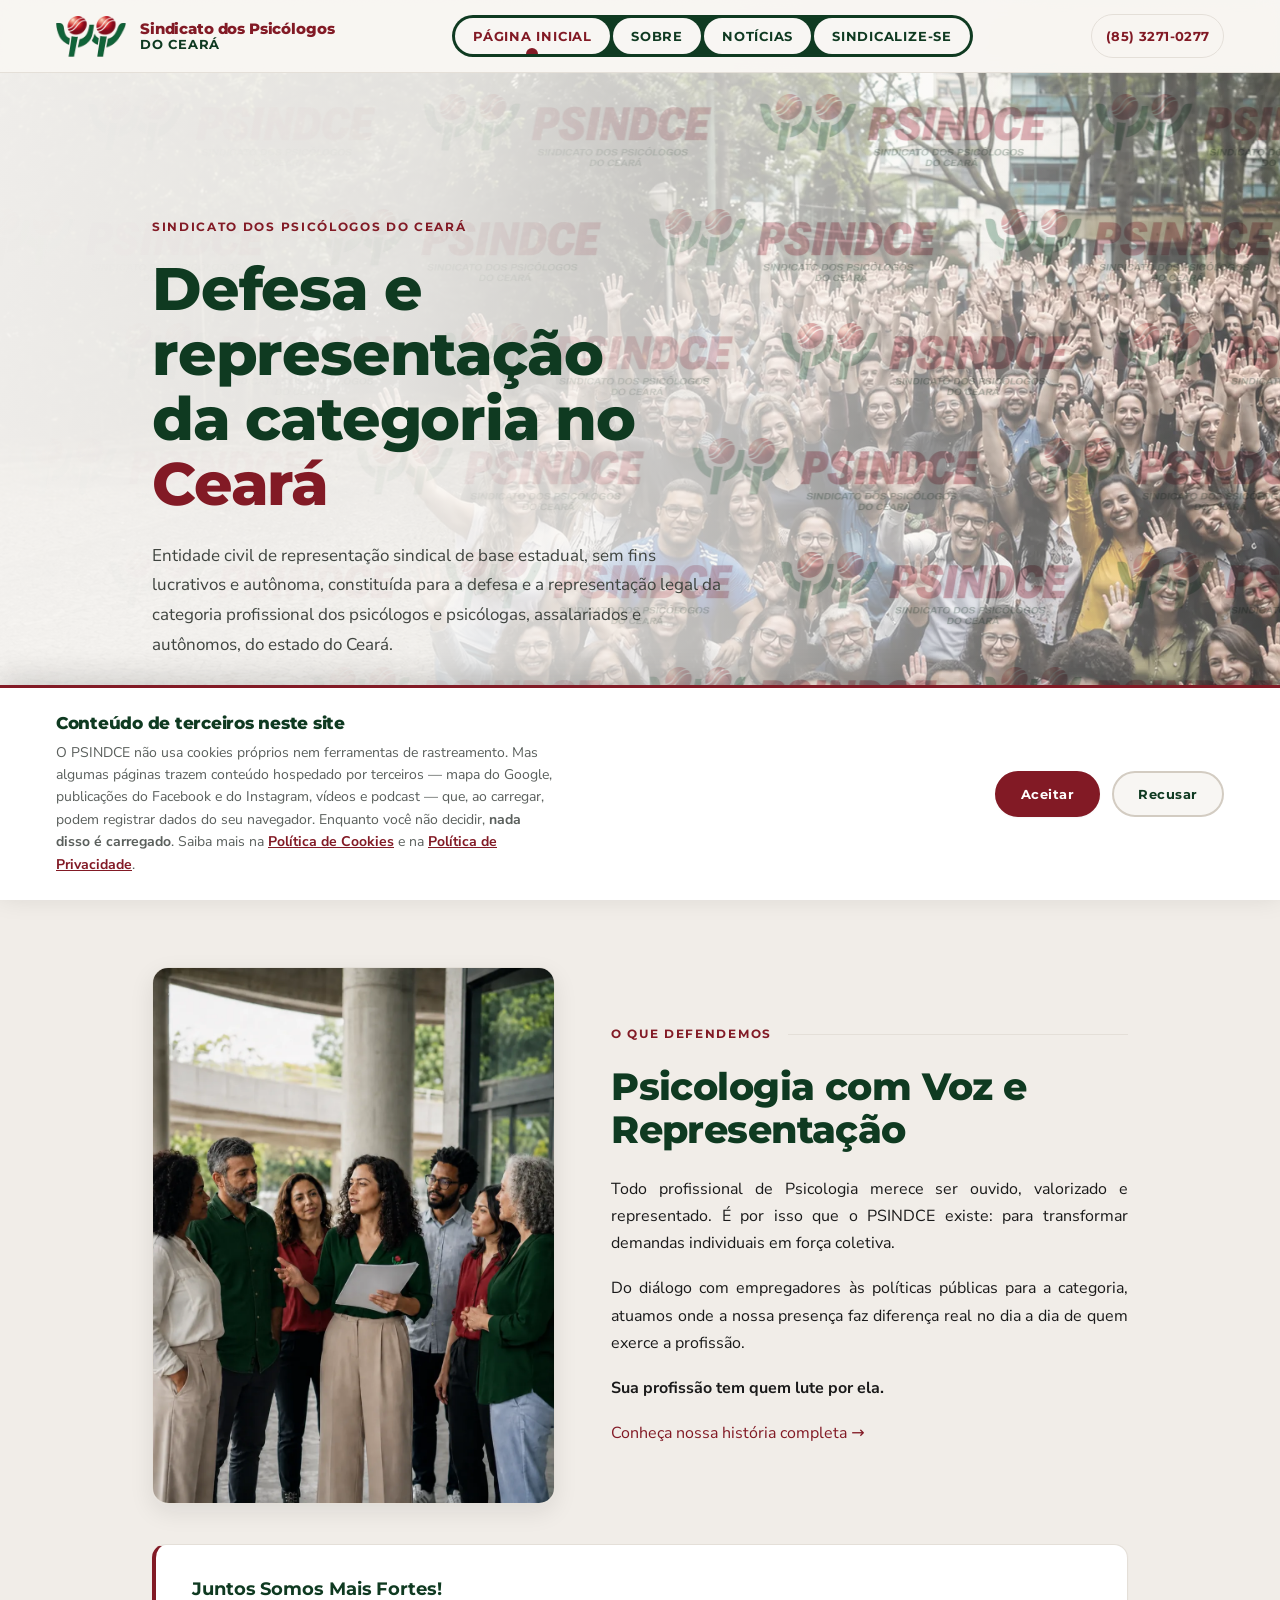
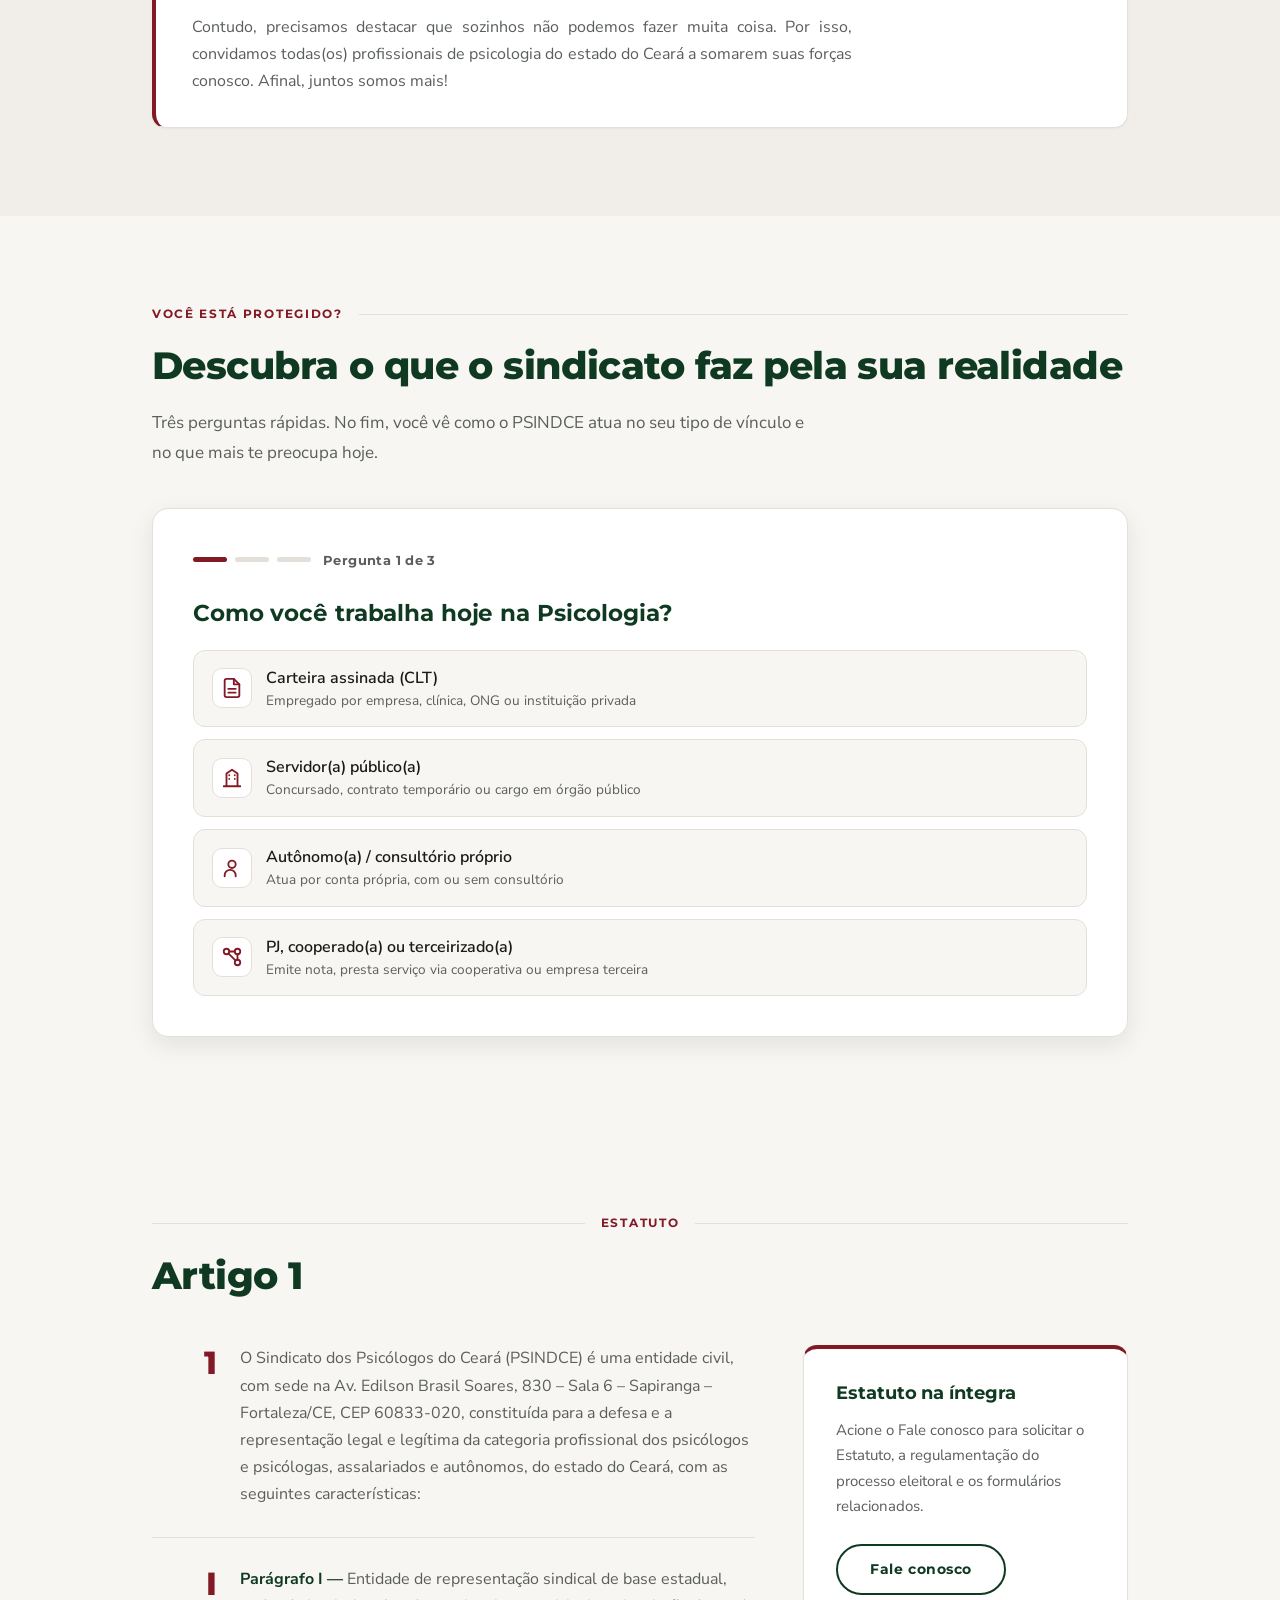
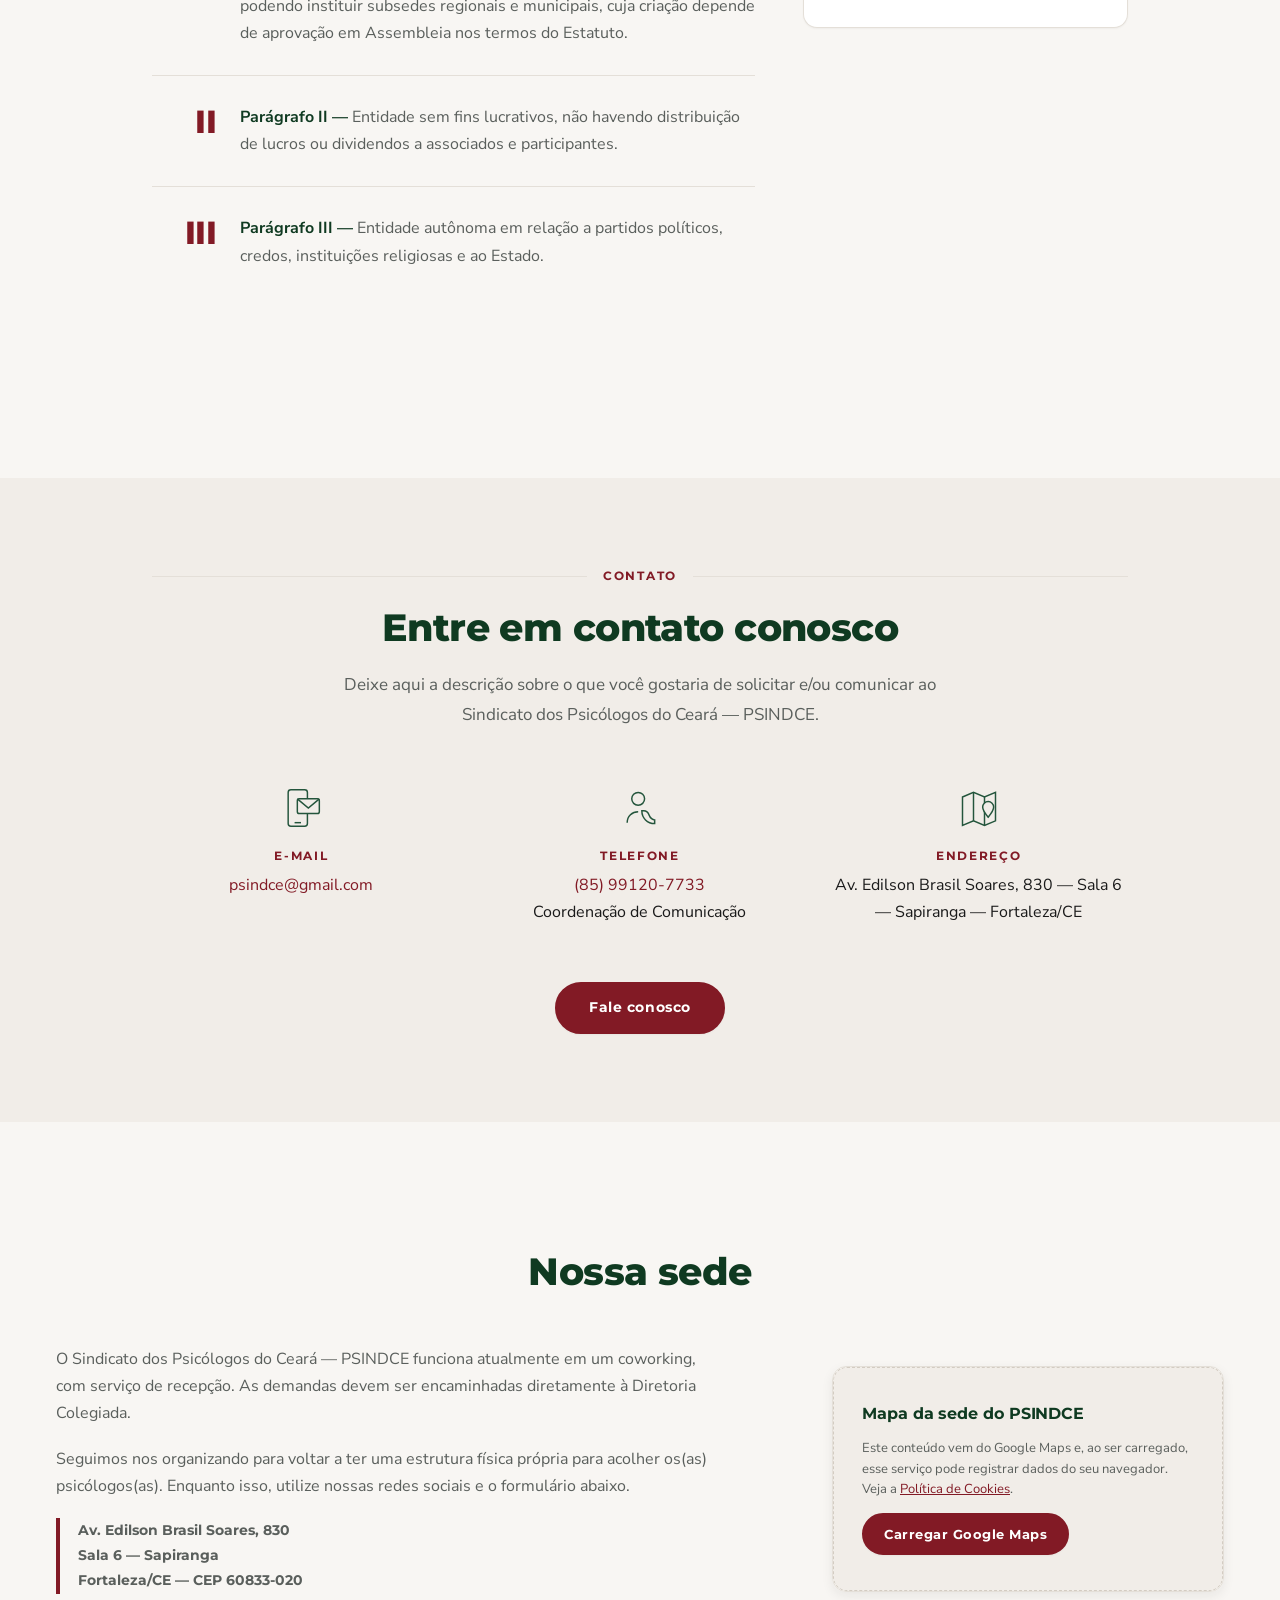
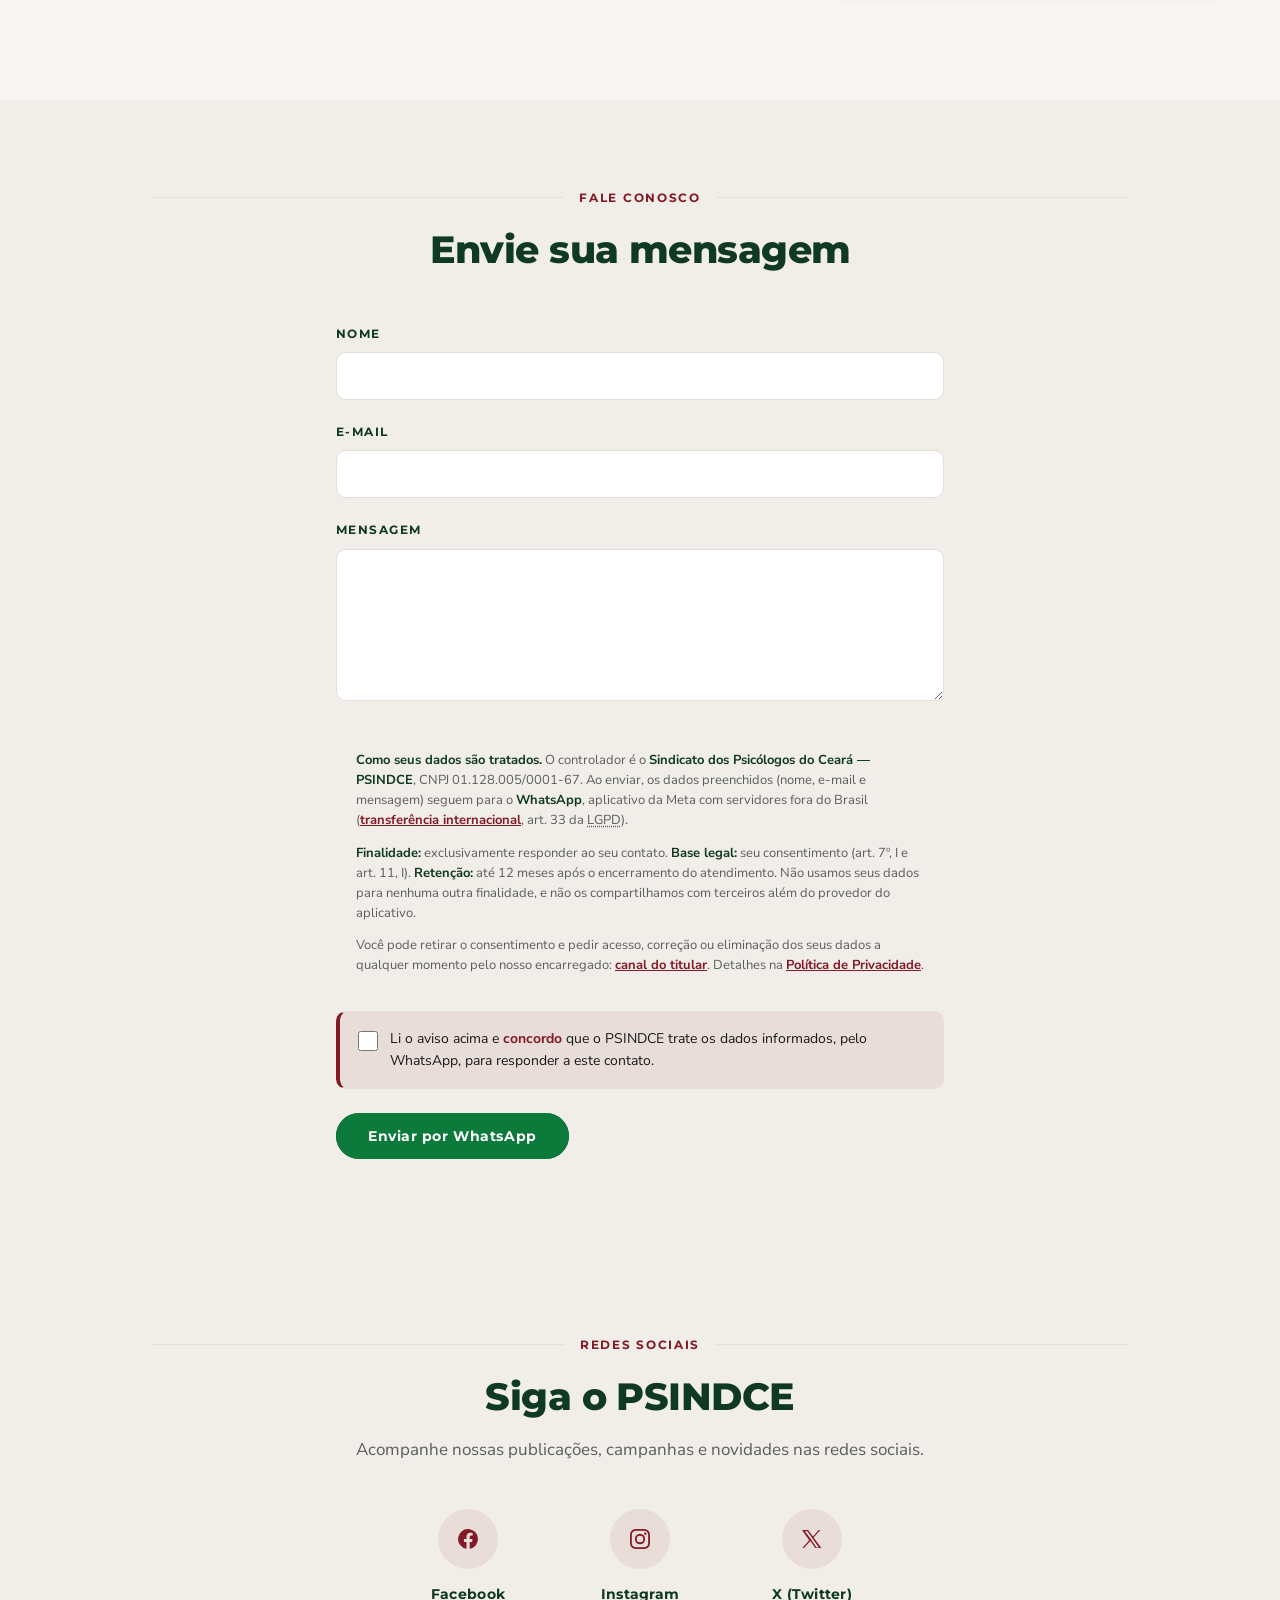
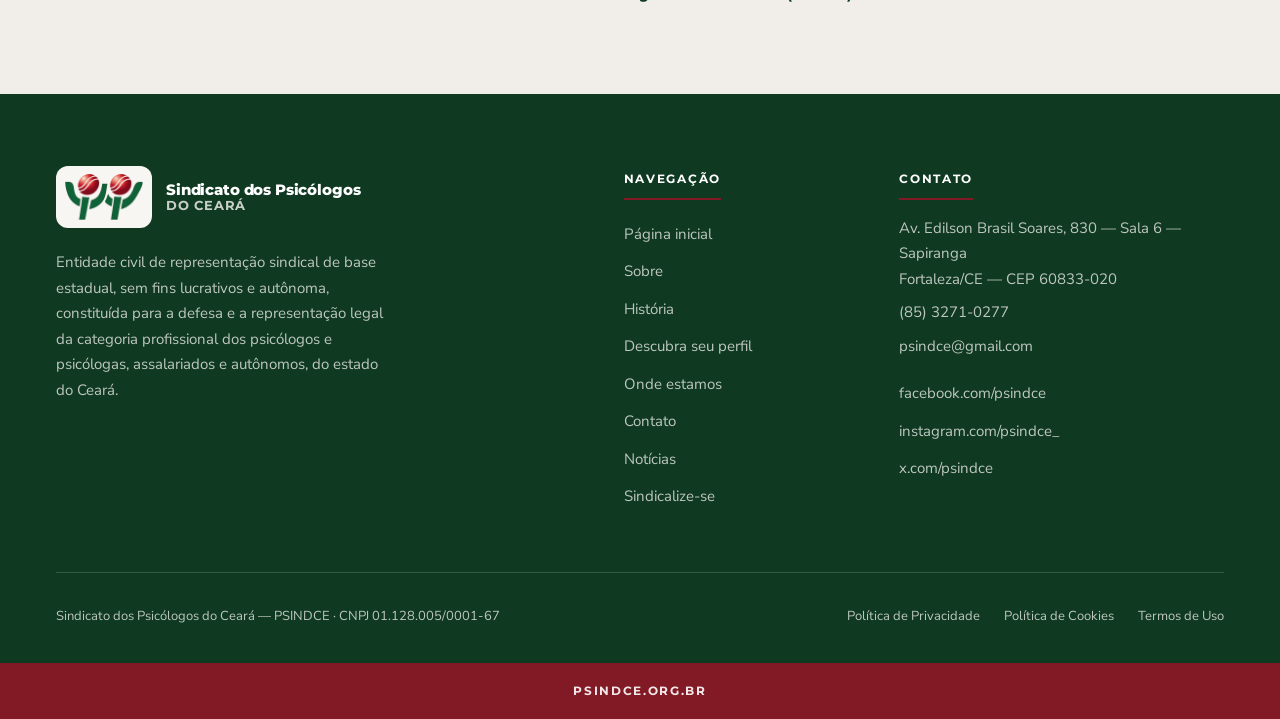
==== commit 10d96fa1: "Clean up CSS and update contact details Removed unused CSS animations and updated contact informatio" ====
--- a/index.html
+++ b/index.html
@@ -60,19 +60,6 @@
 <link rel="stylesheet" href="css/site.css">
 <style>
 
-  .js-reveal.reveal-esq.in-view{
-    animation-name:revelar-esq;
-  }
-
-  .js-reveal.reveal-dir{transform:translateX(28px)}
-
-  .js-reveal.reveal-dir.in-view{animation-name:revelar-dir}
-
-  @keyframes revelar-dir{
-    from{opacity:0;transform:translateX(28px)}
-    to{opacity:1;transform:none}
-  }
-
   header{
     position:sticky;top:0;z-index:60;
     background:rgba(248,246,243,.93);backdrop-filter:saturate(180%) blur(10px);
@@ -834,12 +821,13 @@
 
       <div>
         <h3>Contato</h3>
-        <p>Av. Edilson Brasil Soares, 830 — Sala 06 — Sapiranga</p>
+        <p>Av. Edilson Brasil Soares, 830 — Sala 6 — Sapiranga<br>Fortaleza/CE — CEP 60833-020</p>
         <p><a href="tel:+558532710277">(85) 3271-0277</a></p>
         <p><a href="mailto:psindce@gmail.com">psindce@gmail.com</a></p>
         <ul style="margin-top:1rem">
           <li><a href="https://www.facebook.com/psindce" target="_blank" rel="noopener">facebook.com/psindce</a></li>
           <li><a href="https://instagram.com/psindce_" target="_blank" rel="noopener">instagram.com/psindce_</a></li>
+          <li><a href="https://x.com/psindce" target="_blank" rel="noopener">x.com/psindce</a></li>
         </ul>
       </div>
     </div>
